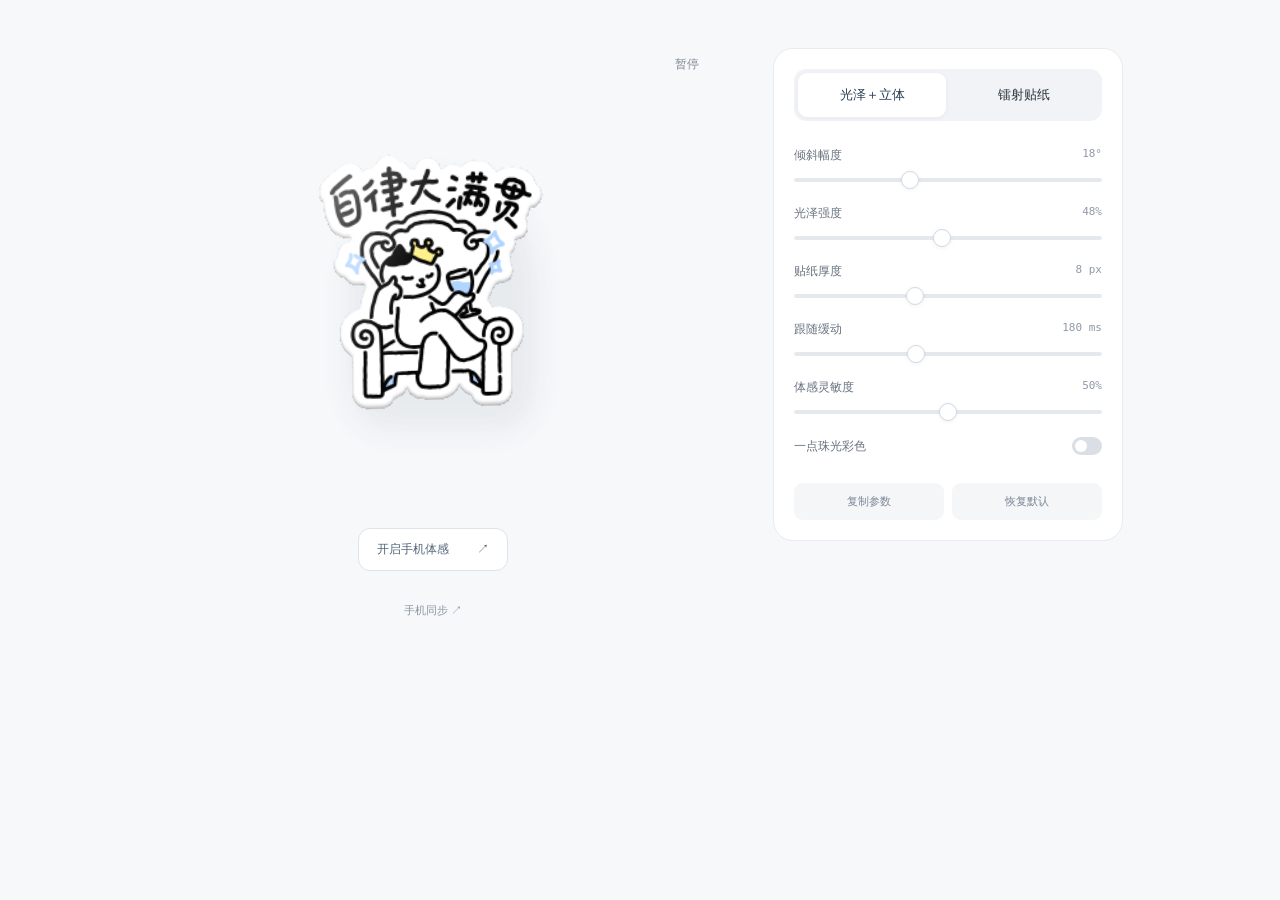
==== index.html @ 1ed722e7 "Add public sticker preview and paired live parameter sync" ====
<!doctype html>
<html lang="zh-CN"><head><meta charset="UTF-8"><meta name="viewport" content="width=device-width,initial-scale=1,viewport-fit=cover"><meta name="theme-color" content="#f5f6f8"><title>Miko · 贴纸调节</title><meta name="description" content="调节光泽、立体与镭射材质，手机扫码同步预览。"><style>:root{font-family:-apple-system,BlinkMacSystemFont,"PingFang SC","Microsoft YaHei",sans-serif;color:#202327;background:#f6f7f9;font-synthesis:none}*{box-sizing:border-box}body{margin:0}button,a,input{-webkit-tap-highlight-color:transparent}button{font:inherit;cursor:pointer;color:inherit}button:focus-visible,a:focus-visible,input:focus-visible,.interaction:focus-visible{outline:3px solid #72a7e5;outline-offset:5px}button{border:0}a{color:inherit;text-decoration:none}.topbar{height:80px;padding:0 5.3%;display:flex;justify-content:space-between;align-items:center;border-bottom:1px solid #e5e8ed;background:#fff}.brand{display:flex;align-items:center;gap:12px;font-size:13px;color:#7e838d}.brand strong{font-size:22px;color:#16191d;letter-spacing:-1px}.brandmark{width:32px;height:32px;display:grid;place-items:center;border-radius:11px;background:#add1ff;color:#25394f;font-size:27px;font-weight:900;line-height:1;padding-bottom:6px}.divider{height:18px;width:1px;background:#ddd;margin:0 6px}.source{font-size:12px;color:#818791}.source:hover{color:#316ca9}main{max-width:1140px;margin:0 auto;padding:45px 44px 42px;display:grid;grid-template-columns:minmax(360px,1fr) 342px;gap:92px;align-items:center}.preview-area{display:flex;flex-direction:column;align-items:center}.preview-label{display:flex;align-items:center;gap:8px;font-size:11px;color:#858e99;letter-spacing:.3px;margin:0 0 18px}.live-dot{width:5px;height:5px;border-radius:50%;background:#6da0d3}.tiny-button{font-size:11px;color:#526a82;background:#e7edf4;border-radius:20px;padding:4px 10px;margin-left:3px}.phone{position:relative;width:350px;height:660px;max-width:100%;background-color:#f8f8f8;background-image:radial-gradient(#d9dde2 .65px,transparent .65px);background-size:13px 13px;border:6px solid white;border-radius:43px;box-shadow:0 24px 65px -24px #8091a346,0 2px 5px #8495a218;overflow:hidden;isolation:isolate}.statusbar{position:absolute;top:15px;left:25px;right:23px;display:flex;justify-content:space-between;align-items:center;font-size:13px;font-weight:600}.statusicons{display:flex;gap:5px;align-items:center;font-size:12px}.wifi-icon{font-size:17px;transform:rotate(180deg)}.battery-icon{height:10px;width:20px;border:1px solid #707378;padding:1px;border-radius:3px;position:relative}.battery-icon:before{content:"";display:block;height:6px;width:15px;background:#252729;border-radius:1px}.battery-icon:after{content:"";position:absolute;right:-3px;top:2px;height:4px;width:2px;background:#777;border-radius:1px}.close{position:absolute;top:47px;left:14px;width:36px;height:36px;background:#fcfcfc;border:1px solid #e9e9e9;border-radius:14px;display:grid;place-items:center;font-size:27px;font-weight:300;line-height:1}.phone-content{position:absolute;width:100%;left:0;top:50%;transform:translateY(-48%);display:flex;align-items:center;flex-direction:column}.phone-content h1{font-size:25px;line-height:36px;margin:0 0 24px;font-weight:800;letter-spacing:-1px;color:#050607}.interaction{width:286px;height:236px;position:relative;perspective:850px;touch-action:none;cursor:grab;outline-offset:-10px}.interaction:active{cursor:grabbing}.sticker{visibility:hidden;position:absolute;left:39px;top:10px;width:208px;height:208px;transform-style:preserve-3d;will-change:transform;transform:rotateX(0deg) rotateY(0deg)}.layer,.front{position:absolute;inset:0;width:208px;height:208px;backface-visibility:hidden;-webkit-backface-visibility:hidden;-webkit-mask-repeat:no-repeat;mask-repeat:no-repeat;-webkit-mask-size:100% 100%;mask-size:100% 100%}.side-layer{background:linear-gradient(115deg,#fafcff,#a3bcd4);transform:translateZ(-1px);backface-visibility:visible;-webkit-backface-visibility:visible}.back{background:linear-gradient(120deg,#eaf2fc,#becfe1);backface-visibility:visible;-webkit-backface-visibility:visible}.front{overflow:hidden;transform:translateZ(.3px);background:none}.front img{position:absolute;left:0;top:0;width:208px;height:208px;max-width:none;user-select:none;pointer-events:none}.sheen{transform:translateZ(.6px);pointer-events:none;background:linear-gradient(118deg,transparent 31%,#fff1 40%,#fffc 48%,#fff8 51%,#fff1 58%,transparent 66%);background-size:300% 230%;mix-blend-mode:screen;opacity:.48}.foil{transform:translateZ(.8px);pointer-events:none;background:linear-gradient(130deg,#fac8e300 20%,#cbe6ff 34%,#e9d5ff 44%,#fff4d6 51%,#ceffef 60%,#cbe6ff00 75%);background-size:250% 220%;mix-blend-mode:color;opacity:0}.contact-shadow{position:absolute;left:69px;top:25px;width:155px;height:195px;background:#5367791a;filter:blur(11px);border-radius:43% 43% 20% 20%;transform:translate(5px,10px);pointer-events:none}.achievement{color:#929292;font-size:14px;font-weight:650;margin:0 0 24px;line-height:24px;letter-spacing:-.3px}.share{height:54px;width:200px;background:#08090a;border-radius:23px;color:white;font-weight:700;font-size:19px}.share:active{transform:scale(.97)}.gesture-hint{position:absolute;bottom:48px;left:0;width:100%;text-align:center;font-size:10px;color:#a4a9b0}.gesture-hint span{font-size:16px;margin-right:4px}.home-indicator{position:absolute;bottom:10px;width:120px;height:4px;border-radius:6px;background:#363739;left:50%;transform:translateX(-50%)}.view-controls{display:flex;gap:10px;justify-content:center;margin:22px 0 0;flex-wrap:wrap}.view-controls button{background:#fff;border:1px solid #e1e5eb;border-radius:9px;padding:8px 10px;font-size:11px;color:#6b7480;display:flex;gap:5px;align-items:center}.view-controls button:hover,.view-controls button[aria-pressed=true]{border-color:#a3c4e9;background:#eff6ff;color:#39658e}.view-controls span{font-size:15px}.settings{padding:0}.eyebrow{font-size:10px;letter-spacing:1.5px;color:#8e9baa;margin-bottom:18px;font-weight:600}h2{font-size:31px;line-height:1.4;letter-spacing:-1px;margin:0;color:#20262b;font-weight:650}.intro{color:#9298a1;font-size:13px;line-height:1.9;margin:15px 0 27px}.mode-list{display:flex;flex-direction:column;gap:9px}.mode{display:flex;align-items:center;gap:15px;text-align:left;padding:17px 16px;border:1px solid #e3e6eb;border-radius:13px;background:transparent;transition:background .2s,border-color .2s}.mode:hover{background:#fff}.mode.active{background:#fff;border-color:#a6c8ed;box-shadow:0 3px 12px #acc9e517}.mode-number{font-family:ui-monospace,monospace;font-size:11px;color:#a9b0b8}.mode strong{font-size:14px;font-weight:600;display:block;margin-bottom:6px}.mode small{font-size:11px;color:#929aa5;display:block}.mode-check{margin-left:auto;width:18px;height:18px;border-radius:50%;background:#a9ccf6;color:#fff;font-size:12px;display:grid;place-items:center;visibility:hidden}.active .mode-check{visibility:visible}.active .mode-number{color:#5b84b0}.adjustments{margin:25px 0 20px;display:flex;flex-direction:column;gap:18px}.range-row{display:grid;grid-template-columns:1fr auto;gap:12px;font-size:12px;color:#68727f}.range-row output{font-size:11px;color:#8f99a6;font-family:ui-monospace,monospace}.range-row input{grid-column:1/-1;width:100%;margin:0;appearance:none;height:3px;border-radius:3px;background:#dce3eb;cursor:pointer;accent-color:#80aee1}.range-row input::-webkit-slider-thumb{appearance:none;width:14px;height:14px;border-radius:50%;background:white;box-shadow:0 0 0 1px #bbcce0,0 2px 4px #a1b5cd30}.range-row input::-moz-range-thumb{width:13px;height:13px;border-radius:50%;background:white;border:1px solid #bbcce0}.range-row.disabled{opacity:.3}.toggle-row{display:flex;align-items:center;font-size:11px;color:#929aa5;cursor:pointer;position:relative;gap:10px}.toggle-row input{position:absolute;right:0;opacity:0;width:34px;height:21px;margin:0}.switch{margin-left:auto;width:30px;height:18px;border-radius:20px;background:#d9dfe5;padding:3px;transition:background .2s;pointer-events:none}.switch:after{content:"";display:block;width:12px;height:12px;border-radius:50%;background:#fff;transition:transform .2s}.toggle-row input:checked+.switch{background:#98bee9}.toggle-row input:checked+.switch:after{transform:translateX(12px)}.toggle-row input:focus-visible+.switch{outline:3px solid #72a7e5;outline-offset:4px}.sensor-box{border-top:1px solid #e3e7ec;padding-top:20px}.sensor-button{display:flex;justify-content:space-between;align-items:center;width:100%;padding:13px 15px;font-size:12px;background:#e7eef7;color:#4d6e94;border:1px solid #dbe5f0;border-radius:10px;font-weight:500}.sensor-button:hover{background:#dee9f6}.sensor-box p{font-size:10px;line-height:1.75;color:#97a0ab;margin:9px 2px 0}.calibrate{margin-top:9px;font-size:11px;color:#557fa9;background:#fff;padding:8px 12px;border-radius:8px}.readout{display:flex;align-items:center;gap:18px;font-size:9px;color:#9aa3af;margin-top:22px;font-family:ui-monospace,monospace}.readout b{font-weight:400;color:#76879a;margin-left:4px}.readout>span:last-child{margin-left:auto;color:#90a7c0}.prototype-note{font-size:9px;color:#b0b6bf;line-height:1.8;margin:13px 0 0}.toast{position:fixed;left:50%;bottom:30px;transform:translate(-50%,15px);opacity:0;pointer-events:none;background:#242a32ec;color:white;padding:12px 20px;font-size:12px;border-radius:12px;transition:opacity .2s,transform .2s;max-width:90%;z-index:20}.toast.visible{opacity:1;transform:translate(-50%,0)}.phone.zoomed .phone-content h1,.phone.zoomed .achievement,.phone.zoomed .share{opacity:0;pointer-events:none}.phone.zoomed .interaction{transform:scale(1.45)}.phone.zoomed .gesture-hint{bottom:66px}.phone-content h1,.achievement,.share{transition:opacity .2s}.interaction{transition:scale .2s}
@media(min-width:1500px){main{padding-top:64px;gap:120px}.phone{height:714px;width:370px}}@media(max-width:900px){main{gap:35px;padding:28px 28px;grid-template-columns:minmax(315px,1fr) 300px}.phone{width:330px;height:640px}h2{font-size:28px}.topbar{height:64px}.mode{padding:15px 12px;gap:11px}}
@media(max-width:680px){.topbar{height:58px;padding:0 19px}.brand{gap:8px;font-size:11px}.brand strong{font-size:20px}.brandmark{width:28px;height:28px;font-size:25px;border-radius:9px}.source{font-size:10px}.divider{margin:0 3px}main{display:flex;flex-direction:column;padding:18px 17px 34px;gap:30px}.preview-area{width:100%}.preview-label{margin-bottom:13px}.phone{width:min(350px,100%);height:590px;border-radius:37px}.phone-content{transform:translateY(-45%)}.phone-content h1{font-size:24px;margin-bottom:19px}.gesture-hint{bottom:34px}.view-controls{margin-top:15px}.settings{width:min(380px,100%)}.eyebrow{margin-bottom:12px}h2{font-size:27px}h2 br{display:none}.intro{margin:9px 0 19px}.intro br{display:none}.mode-list{gap:8px}.mode{padding:15px}.adjustments{margin-top:23px}.readout{font-size:10px}.prototype-note{font-size:10px}.sensor-box p{font-size:11px}.sensor-button{padding:15px;font-size:13px}.phone.zoomed .interaction{transform:scale(1.35)}}
@media(prefers-reduced-motion:reduce){*{transition:none!important;scroll-behavior:auto!important}}

/* Final vector artwork remains 208 × 208. Only its material overlays respond to tilt. */
[hidden]{display:none!important}
.laser-mode em{font-size:8px;letter-spacing:.8px;color:#8b70ae;font-style:normal;background:#f2edf9;border-radius:4px;padding:3px 5px;margin-left:6px;vertical-align:2px}
.laser-mode.active{border-color:#c5b5dc;background:linear-gradient(130deg,#fff 55%,#f8f3fe)}
.laser-mode.active .mode-check{background:linear-gradient(120deg,#9cbce9,#c3a5e3)}
.laser-mode.active .mode-number{color:#9a80b8}
.laser-tip{margin:-10px 0 0;font-size:10px;color:#a0a1ad;line-height:1.7}
.laser-surface,.laser-grain,.laser-highlight{pointer-events:none;opacity:0;will-change:background-position,opacity}
.laser-surface{transform:translateZ(1px);mix-blend-mode:multiply;background-image:linear-gradient(125deg,#a7bbde 0%,#9cdeed 16%,#bbb0ea 29%,#f5b2d2 41%,#f3d49b 53%,#a6e5c4 65%,#91c9ed 78%,#c8a7e9 90%,#a7bbde 100%),radial-gradient(ellipse at 35% 25%,#fff 0%,#c6cbd7 55%,#fff 85%);background-size:260% 260%,160% 160%;background-blend-mode:multiply}
.laser-grain{transform:translateZ(1.15px);mix-blend-mode:soft-light;background-image:repeating-linear-gradient(115deg,#fff9 0px,#fff9 .4px,#9ca7ba2b .7px,transparent 1.6px,transparent 3px);background-size:210% 210%}
.laser-highlight{transform:translateZ(1.3px);mix-blend-mode:screen;background-image:radial-gradient(ellipse 48% 22% at 50% 50%,#fff 0%,#ffffffb3 20%,#ffffff20 59%,transparent 80%),linear-gradient(118deg,transparent 35%,#ffffff1a 43%,#ffffffd9 49%,#ffffff33 55%,transparent 64%);background-size:200% 200%,300% 260%;background-repeat:no-repeat}
.mode-list{gap:8px}.mode{padding-top:14px;padding-bottom:14px}.adjustments{gap:16px;margin-top:22px}.intro{margin-bottom:22px}.settings .eyebrow{margin-bottom:13px}
@media(max-width:680px){.laser-tip{font-size:11px}.laser-mode strong{display:flex;align-items:center;gap:4px}.laser-mode em{font-size:8px}}

.mobile-modes,.mobile-dock,.close-settings,.settings-scrim{display:none}
@media(max-width:680px){
 :root{background:#f8f8f8}.topbar{height:52px;position:relative;z-index:4;background:#fcfcfc}.brand .divider,.brand>span:last-child{display:none}.source{font-size:11px}
 .mobile-modes{display:grid;grid-template-columns:repeat(4,minmax(0,1fr));gap:4px;padding:8px 12px 10px;background:#fcfcfc;position:sticky;top:0;z-index:5;border-bottom:1px solid #e9ebef}
 .mobile-modes button{font-size:11px;font-weight:500;background:transparent;color:#8b9099;padding:10px 3px;border-radius:10px;white-space:nowrap}
 .mobile-modes button[aria-pressed=true]{background:#e9eff7;color:#3d618a}.mobile-modes button[data-mobile-mode=laser][aria-pressed=true]{background:linear-gradient(110deg,#e8f1fc,#f6eaf6,#f5f0dc);color:#6b5883}
 main{display:block;padding:0 0 calc(102px + env(safe-area-inset-bottom,0px));margin:0}.preview-area{width:100%}.preview-label{display:none}
 .phone{border:0;border-radius:0;width:100%;height:calc(100svh - 250px - env(safe-area-inset-bottom,0px));min-height:450px;box-shadow:none;max-width:none}
 .statusbar,.close,.home-indicator{display:none}.phone-content{top:50%;transform:translateY(-50%)}.phone-content h1{margin-bottom:22px;font-size:26px;line-height:36px}.phone-content .achievement{font-size:15px}.phone-content .share{width:220px;height:56px}
 .gesture-hint{bottom:12px;font-size:10px}.view-controls{margin:0;padding:9px 10px 12px;background:#f8f8f8;gap:8px}.view-controls button{font-size:10px;border-color:#e3e7ed;padding:6px 9px;background:#ffffffb3}
 .mobile-dock{display:block;position:fixed;bottom:0;left:0;right:0;padding:12px 16px calc(10px + env(safe-area-inset-bottom,0px));border-top:1px solid #e5e8ed;background:#fffffff2;backdrop-filter:blur(18px);-webkit-backdrop-filter:blur(18px);z-index:10}
 .dock-actions{display:flex;gap:9px}.mobile-sensor{display:flex;justify-content:space-between;align-items:center;flex:1;border-radius:14px;padding:14px 17px;background:#20262d;color:#fff;font-size:13px;font-weight:600}.mobile-settings{padding:14px 16px;background:#edf1f6;border-radius:14px;font-size:12px;color:#66768a}.mobile-dock p{margin:8px 2px 0;font-size:10px;color:#98a1ad;line-height:1.6}
 .settings{display:none;position:fixed;width:100%;max-width:none;left:0;right:0;bottom:0;max-height:82svh;overflow-y:auto;overscroll-behavior:contain;background:#fafbfc;border-radius:25px 25px 0 0;padding:28px 22px calc(25px + env(safe-area-inset-bottom,0px));z-index:25;box-shadow:0 -15px 50px #28384b15}
 body.settings-open{overflow:hidden}body.settings-open .settings{display:block}.settings .eyebrow{margin-top:3px}.settings h2,.settings .intro{display:none}.settings .mode-list{margin-top:24px}.settings .sensor-box{display:none}.settings .prototype-note{margin-bottom:0}
 .close-settings{display:grid;place-items:center;position:absolute;right:18px;top:16px;width:32px;height:32px;border-radius:50%;background:#edf0f4;font-size:23px;font-weight:300;color:#7b8490}
 .settings-scrim:not([hidden]){display:block;position:fixed;inset:0;background:#202b3d40;backdrop-filter:blur(3px);z-index:24}.toast{bottom:128px;z-index:30;font-size:11px;line-height:1.6;width:max-content;max-width:88%}
 .phone.zoomed .interaction{transform:scale(1.48)}
}
@media(max-width:370px){.mobile-modes button{font-size:10px}.phone{min-height:435px}.phone-content h1{font-size:23px;margin-bottom:12px}.mobile-dock{padding-left:12px;padding-right:12px}}
@media(max-width:680px) and (max-height:680px){.phone{min-height:400px}.phone-content h1{font-size:22px;margin-bottom:8px}.interaction{height:220px}.achievement{margin-bottom:14px}.gesture-hint{display:none}.view-controls{padding-top:5px;padding-bottom:7px}}

/* Adjustable foil: the color reflection is confined to a soft moving band. */
.laser-silver{transform:translateZ(.9px);pointer-events:none;opacity:0;mix-blend-mode:multiply;background:linear-gradient(115deg,#f7f8fb 18%,#a5aebc 43%,#fefefe 55%,#bcc6d1 72%,#fff 90%);background-size:210% 210%}
.laser-surface{background:none}
.laser-color{position:absolute;inset:0;background:linear-gradient(125deg,#b5dbec 10%,#ccbfe9 27%,#ecc5d9 42%,#ece0be 56%,#c0e5d8 70%,#b9d8ef 87%);background-size:240% 240%;mask-size:240% 240%;-webkit-mask-size:240% 240%;mask-repeat:no-repeat;-webkit-mask-repeat:no-repeat}
.laser-grain{background-image:repeating-linear-gradient(115deg,#fff9 0px,#fff9 .25px,#9ca7ba18 .4px,transparent .8px,transparent 1.7px)}
.preset-section{margin-top:20px}.control-section-label{display:flex;justify-content:space-between;font-size:11px;color:#7c8695;margin-bottom:10px}.control-section-label span{font-size:10px;color:#9b83b7}.preset-buttons{display:flex;gap:7px}.preset-buttons button{flex:1;padding:10px;background:#edf0f5;color:#7e8490;font-size:12px;border-radius:9px;border:1px solid transparent}.preset-buttons button[aria-pressed=true]{background:#f5eefc;border-color:#d8c7ea;color:#806195}.parameter-actions{display:flex;gap:8px;margin:21px 0 8px}.parameter-actions button{flex:1;font-size:11px;padding:11px;border:1px solid #e1e5ed;background:#fff;border-radius:9px;color:#7c8798}.saved-note{font-size:9px;text-align:center;color:#a7afba;line-height:1.6;margin:7px 0 20px}.drawer-title{display:none}.mobile-only-control{display:none!important}.sensor-button:disabled,.mobile-sensor:disabled{opacity:.55}.range-row input{height:4px}.range-row input::-webkit-slider-thumb{width:18px;height:18px}
@media(min-width:681px){main{align-items:start}.preview-area{position:sticky;top:24px}.settings{padding-top:24px}.settings h2{font-size:27px}.settings .intro{font-size:12px}}
@media(max-width:680px){
 .mobile-only-control:not([hidden]){display:flex!important}.view-controls{gap:5px;flex-wrap:nowrap}.view-controls button{padding:6px 7px;font-size:9px}.view-controls button span{font-size:12px}
 .settings{height:54svh;max-height:54svh;min-height:280px;border-top:1px solid #e7e9ee;border-radius:22px 22px 0 0;padding:20px 20px calc(24px + env(safe-area-inset-bottom,0px));box-shadow:0 -9px 25px #677b9412}
 .drawer-title{display:block;font-size:14px;font-weight:650;line-height:24px;margin-bottom:16px}.settings .eyebrow,.settings .mode-list,.settings .prototype-note,.settings .readout{display:none}.settings .preset-section{margin-top:4px}.settings .adjustments{margin-top:24px;gap:22px}.settings .range-row{font-size:12px;gap:15px}.settings .range-row input::-webkit-slider-thumb{width:22px;height:22px}.settings .range-row input::-moz-range-thumb{width:20px;height:20px}.settings .parameter-actions button{font-size:12px}.settings .saved-note{font-size:10px}
 body.settings-open .phone{height:calc(46svh - 106px);min-height:185px}body.settings-open .phone-content{top:0;height:100%;transform:none}body.settings-open .phone-content h1,body.settings-open .achievement,body.settings-open .share,body.settings-open .gesture-hint{display:none}body.settings-open .interaction{height:208px;margin:auto;transform:scale(.94)}body.settings-open .sticker{top:0}
 body.settings-open .view-controls,body.settings-open .mobile-dock{display:none}body.settings-open .settings-scrim{pointer-events:none;background:transparent;backdrop-filter:none}.settings-scrim:not([hidden]){backdrop-filter:none;background:transparent;pointer-events:none}
 .close-settings{top:15px}.toast{bottom:calc(54svh + 12px)}
}
@media(max-width:680px) and (max-height:700px){body.settings-open .phone{min-height:160px}body.settings-open .interaction{transform:scale(.78)}}

.laser-color{mask-size:160% 160%;-webkit-mask-size:160% 160%}
.laser-highlight{background-image:radial-gradient(ellipse 62% 30% at 50% 50%,#fff7 0%,#ffffff33 30%,#ffffff0a 62%,transparent 80%),linear-gradient(118deg,transparent 45%,#ffffff1a 48%,#ffffffbf 49.6%,#ffffff33 50.8%,transparent 54%)}
@media(max-width:680px){body.settings-open .phone.zoomed .interaction{transform:scale(.94)}}
@media(max-width:680px) and (max-height:700px){body.settings-open .phone.zoomed .interaction{transform:scale(.78)}}
</style><meta name="referrer" content="no-referrer"><style>/* Keep attention on the artwork and its controls. */
:root,body{background:#f7f8fa;color:#26313c}
.topbar,.mobile-modes,.statusbar,.close,.home-indicator,.phone-content h1,.achievement,.share,.gesture-hint,.view-controls,.settings .eyebrow,.settings h2,.settings .intro,.mode-number,.mode small,.mode-check,.mode em,.laser-tip,.saved-note,.readout,.prototype-note,.mobile-dock,.drawer-title,.close-settings,.settings-scrim{display:none!important}
main{max-width:1030px;margin:0 auto;padding:48px 32px;display:grid;grid-template-columns:minmax(320px,1fr) 350px;gap:64px;align-items:start}
.preview-area{position:sticky;top:28px;width:100%;padding-bottom:20px}
.phone,.phone-view .phone{height:480px;width:100%;min-height:0;border:0;border-radius:24px;box-shadow:none;background:transparent;overflow:visible}
.phone-content{top:50%;transform:translateY(-50%)}
.interaction{transform:scale(1.3)}
.contact-shadow{opacity:.2}
.preview-label{position:absolute;z-index:2;top:0;right:0;margin:0;display:flex}
.preview-label .live-dot,.preview-label #inputLabel{display:none}
.tiny-button{font-size:12px;background:transparent;color:#7f8a96;padding:8px 10px}
.sensor-box{border:0;padding:0;display:flex;gap:8px;align-items:center;justify-content:center;flex-wrap:wrap;width:100%}
.sensor-button{width:auto;min-width:150px;gap:18px;padding:12px 18px;border:1px solid #dfe4ea;border-radius:12px;background:#fff;color:#536579;font-size:12px}
.calibrate{margin:0;padding:12px;background:transparent}
.sensor-box p{flex-basis:100%;text-align:center;font-size:11px;margin:4px 0 0;max-width:340px}
.sensor-box p:empty{display:none}
.settings,.phone-view .settings{display:block;position:static;width:100%;max-width:none;max-height:none;overflow:visible;background:#fff;border:1px solid #e8ebef;border-radius:20px;padding:20px;box-shadow:none}
.mode-list{display:grid;grid-template-columns:1fr 1fr;gap:4px;padding:4px;background:#f1f3f6;border-radius:12px}
.mode,.laser-mode.active{display:flex;justify-content:center;border:0;box-shadow:none;border-radius:9px;padding:12px 4px;background:transparent;text-align:center;gap:0}
.mode strong{font-size:13px;line-height:20px;font-weight:500;margin:0}
.mode.active,.laser-mode.active{background:#fff;color:#253c55;box-shadow:0 1px 5px #2738490d}
.preset-section{margin-top:22px}.control-section-label{font-size:11px;margin-bottom:9px}.control-section-label span{color:#9a91ad}
.preset-buttons button{padding:9px;font-size:11px;border-radius:8px;background:#f5f6f8}
.adjustments{gap:23px;margin:26px 0 0}.range-row{font-size:12px;gap:14px}.range-row output{font-size:11px}
.range-row input{height:4px;background:#e5e9ee}.range-row input::-webkit-slider-thumb{height:18px;width:18px;border:1px solid #d2d9e1;box-shadow:0 1px 4px #24334612}
.toggle-row{font-size:12px;color:#68727f}.parameter-actions{margin:28px 0 0;gap:8px}.parameter-actions button{border:0;background:#f5f6f8;font-size:11px;padding:11px;border-radius:9px}
.sync-options{width:100%;margin:22px 0 0;color:#8a96a4;font-size:11px;text-align:center}.sync-options summary{cursor:pointer;padding:10px;list-style:none}.sync-options summary::-webkit-details-marker{display:none}
.phone-pairing{max-width:100%;margin:4px 0 0;text-align:left;padding:14px}.phone-pairing h3,.phone-pairing>p:first-of-type{display:none}.pairing-actions button,.pairing-actions a{font-size:11px}
.live-bar{max-width:966px;margin:14px auto 0;padding:0 8px;justify-content:flex-end;border:0;background:transparent}.live-bar>div:first-child,.live-time,#openController{display:none!important}.live-actions{gap:6px}.live-actions button{background:transparent;border:0;font-size:11px}
.phone-view main{max-width:1030px;grid-template-columns:minmax(320px,1fr) 350px;padding-top:28px}.phone-view .preview-area{position:sticky}
.toast{font-size:12px;bottom:24px}
body.settings-open{overflow:auto}
@media(max-width:760px){
 main,.phone-view main{display:flex;flex-direction:column;gap:20px;margin:0;padding:14px 18px 32px;max-width:500px;margin:auto}
 .preview-area,.phone-view .preview-area{position:relative;top:auto;padding-bottom:0}
 .phone,.phone-view .phone,body.settings-open .phone{height:280px;min-height:0;border-radius:0}
 .interaction,body.settings-open .interaction{transform:scale(1.05)}
 .preview-label{top:0;right:0}.tiny-button{font-size:11px}
 .settings,.phone-view .settings,body.settings-open .settings{position:static;display:block;padding:18px;border-radius:18px;width:100%;max-height:none;overflow:visible}
 .sensor-box,.settings .sensor-box{display:flex}.sensor-button{min-width:144px;font-size:12px;padding:11px 15px}
 .live-bar{padding:8px 18px 0;margin:0;justify-content:flex-end}.phone-view .topbar{display:none}
 .sync-options{margin-top:8px}.phone-pairing{width:100%;margin:0}.mode-list{margin-top:0}
 .parameter-actions{margin-top:26px}.adjustments{gap:24px}.range-row input{height:5px}
 .range-row input::-webkit-slider-thumb{height:21px;width:21px}
}
@media(prefers-reduced-motion:reduce){.interaction{transition:none}}

.sync-options:not([open])~.sync-status:has(#followSync[hidden]){display:none}
.sync-card{max-width:330px;margin:4px auto 0;padding:18px;background:#fff;border-radius:16px;border:1px solid #e8ebef}
#syncQR{width:200px;max-width:100%;margin:0 auto 14px}#syncQR svg{display:block;width:100%;height:auto}
#syncLink{width:100%;min-width:0;border:1px solid #e4e8ed;border-radius:8px;padding:9px;color:#6b7785;font-size:11px}
.sync-actions,.sync-status{display:flex;justify-content:center;align-items:center;gap:8px;flex-wrap:wrap}
.sync-actions{margin-top:10px}.sync-actions button,.sync-status button{border:0;background:#eef2f7;color:#536579;border-radius:8px;font-size:11px;padding:9px 12px}
.sync-card p{line-height:1.7;font-size:11px;margin:12px 0 0;color:#8a96a4}
.sync-status{margin:10px auto 0;max-width:330px;color:#7b8794;font-size:11px;line-height:1.7;text-align:center}
.sync-status span:empty{display:none}#settingsPanel :disabled{opacity:.5;cursor:default}
@media(max-width:760px){.settings,body.settings-open .settings{height:auto;min-height:0}.settings .mode-list{display:grid!important}.settings .mode{display:flex}.settings .mode-list{margin-top:0}.sync-card{margin-top:0}.sync-status{margin-top:8px}}
</style></head>
<body>


<main>
<section class="preview-area" aria-label="贴纸互动预览">
<div class="preview-label"><span class="live-dot"></span><span id="inputLabel">自动演示</span><button id="auto" class="tiny-button" aria-pressed="true">暂停</button></div>
<div class="phone" id="phone">
<div class="statusbar" aria-hidden="true"><span>9:41</span><span class="statusicons">▮▮▮ <span class="wifi-icon">◓</span> <span class="battery-icon"></span></span></div>
<button class="close" id="resetView" aria-label="重置预览">×</button>
<div class="phone-content"><h1>自律大满贯</h1>
<div class="interaction" id="interaction" tabindex="0" role="img" aria-label="自律大满贯立体贴纸，可移动鼠标、拖动或使用方向键改变角度">
<div class="contact-shadow" id="shadow"></div><div class="sticker" id="sticker"><div class="back layer" id="back"></div><div class="front" id="front"><img src="[data-uri]" alt="自律大满贯文字与戴皇冠、坐在王座上的小猫线稿贴纸" draggable="false"></div><div class="sheen layer" id="sheen"></div><div class="foil layer" id="foil"></div><div class="laser-silver layer" id="laserSilver"></div><div class="laser-surface layer" id="laserSurface"><div class="laser-color" id="laserColor"></div></div><div class="laser-grain layer" id="laserGrain"></div><div class="laser-highlight layer" id="laserHighlight"></div></div>
</div>
<p class="achievement">参与活动并连续打卡21天</p><button class="share" id="share">分享</button>
</div><div class="gesture-hint" id="gestureHint"><span>↔</span> 移动鼠标，转动贴纸</div><div class="home-indicator" aria-hidden="true"></div>
</div>
<div class="sensor-box"><button class="sensor-button" id="sensor">开启手机体感 <span>↗</span></button><button class="calibrate" id="calibrate" hidden>以当前姿势为中心</button><p id="sensorStatus" role="status"></p></div>
<div class="view-controls"><button id="side"><span>◐</span> 看看侧面</button><button id="reset"><span>↺</span> 回到正面</button><button id="mobileAuto" class="mobile-only-control" aria-pressed="true">暂停演示</button><button id="mobileCalibrate" class="mobile-only-control" hidden>校准</button><button id="zoom" aria-pressed="false"><span>⊕</span> 放大贴纸</button></div>
<details class="sync-options" id="syncOptions"><summary>手机同步 ↗</summary><div class="sync-card"><div id="syncQR" aria-label="手机扫码同步二维码"></div><input id="syncLink" readonly aria-label="手机配对链接"><div class="sync-actions"><button id="copySyncLink">复制链接</button><button id="renewSyncLink">重新配对</button></div><p>手机扫码后打开浏览器，电脑页面保持打开。</p></div></details><div id="syncState" hidden></div><div class="sync-status"><span id="syncMessage" role="status"></span><button id="followSync" hidden aria-pressed="true">独立调节</button><button id="retryPair" hidden>重试连接</button></div></section>
<aside class="settings" id="settingsPanel" aria-label="效果参数"><div class="drawer-title">调节效果</div><button class="close-settings" id="closeSettings" aria-label="关闭参数面板">×</button><div class="eyebrow">MIKO STICKER / LIVE</div><h2>转一转，<br>让奖励有一点质感。</h2><p class="intro">调节两种贴纸材质。<br>转动手机，看彩色反光在表面流动。</p>
<div class="mode-list" role="tablist" aria-label="动效方向">
<button class="mode" role="tab" id="mode-combined" data-mode="combined" aria-selected="false"><span class="mode-number">03</span><span><strong>光泽＋立体</strong><small>把两种效果放在一起</small></span><span class="mode-check">✓</span></button>
<button class="mode active laser-mode" role="tab" id="mode-laser" data-mode="laser" aria-selected="true"><span class="mode-number">04</span><span><strong>镭射贴纸</strong><small>彩光随角度流动，倾斜改变反射强弱</small></span><span class="mode-check">✓</span></button></div>
<div class="preset-section" id="presetSection"><div class="control-section-label">镭射预设 <span id="presetLabel">细腻</span></div><div class="preset-buttons" role="group" aria-label="镭射预设"><button data-preset="delicate" aria-pressed="true">细腻</button><button data-preset="soft" aria-pressed="false">柔亮</button><button data-preset="vivid" aria-pressed="false">鲜明</button></div></div>
<section class="adjustments" aria-label="材质与动效调节">
<div class="range-row"><label for="amount">倾斜幅度</label><output id="amountValue">18°</output><input id="amount" type="range" min="4" max="42" value="18"></div>
<div class="range-row" id="glossRow"><label for="gloss">光泽强度</label><output id="glossValue">48%</output><input id="gloss" type="range" min="0" max="100" value="48"></div>
<div class="range-row" id="depthRow"><label for="depth">贴纸厚度</label><output id="depthValue">8 px</output><input id="depth" type="range" min="0.5" max="20" step="0.5" value="1"></div>
<div class="range-row" id="laserRow"><label for="laser">镭射强度</label><output id="laserValue">30%</output><input id="laser" type="range" min="0" max="100" value="30"></div>
<div class="range-row laser-adjustment" id="saturationRow"><label for="saturation">彩色浓度</label><output id="saturationValue">35%</output><input id="saturation" type="range" min="0" max="100" value="35"></div>
<div class="range-row laser-adjustment" id="coverageRow"><label for="coverage">反光范围</label><output id="coverageValue">32%</output><input id="coverage" type="range" min="10" max="100" value="32"></div>
<div class="range-row laser-adjustment" id="softnessRow"><label for="softness">边缘柔和度</label><output id="softnessValue">75%</output><input id="softness" type="range" min="0" max="100" value="75"></div>
<div class="range-row laser-adjustment" id="grainRow"><label for="grain">细纹理强度</label><output id="grainValue">10%</output><input id="grain" type="range" min="0" max="100" value="10"></div>
<div class="range-row laser-adjustment" id="hueShiftRow"><label for="hueShift">色偏范围</label><output id="hueShiftValue">18°</output><input id="hueShift" type="range" min="0" max="90" value="18"></div>
<div class="range-row laser-adjustment" id="smoothingRow"><label for="smoothing">跟随缓动</label><output id="smoothingValue">180 ms</output><input id="smoothing" type="range" min="40" max="400" value="180"></div>
<div class="range-row laser-adjustment" id="sensitivityRow"><label for="sensitivity">体感灵敏度</label><output id="sensitivityValue">50%</output><input id="sensitivity" type="range" min="0" max="100" value="50"></div>
<label class="toggle-row" id="tiltRow"><span>贴纸随角度转动</span><input type="checkbox" id="tiltEnabled" checked><span class="switch"></span></label>
<p class="laser-tip" id="laserTip">关闭转动，可以单独观察陀螺仪如何影响光泽。</p>
<label class="toggle-row" id="foilRow"><span>一点珠光彩色</span><input type="checkbox" id="iridescence"><span class="switch"></span></label>
</section><div class="parameter-actions"><button id="copyParameters">复制参数</button><button id="resetParameters">恢复默认</button></div><p class="saved-note" id="savedNote">调整会自动保存在这台设备上</p>

<div class="readout"><span>横向 <b id="readX">0.0°</b></span><span>纵向 <b id="readY">0.0°</b></span><span id="materialLabel">镭射 · 体感</span></div>
<p class="prototype-note">材质动效预览 · 已同步最终版矢量贴纸<br>立体版基于平面原图加厚，未拆分角色与王座建模。</p>
</aside></main>
<button class="settings-scrim" id="settingsScrim" aria-label="关闭参数面板" tabindex="-1" hidden></button>
<div class="mobile-dock"><div class="dock-actions"><button class="mobile-sensor" id="mobileSensor">开启手机体感 <span>↗</span></button><button class="mobile-settings" id="mobileSettings" aria-expanded="false" aria-controls="settingsPanel">调节效果</button></div><p id="mobileSensorStatus" role="status">轻轻倾斜手机，让光泽随角度变化</p></div>
<div class="toast" id="toast" role="status"></div><script>'use strict';
const $ = id => document.getElementById(id);
const clamp = (v, min = -1, max = 1) => Math.min(max, Math.max(min, v));
const modeNames = ['combined', 'laser'];
const reducedMotion = matchMedia('(prefers-reduced-motion: reduce)').matches;
const controlSpecs = {
  amount:{min:4,max:42,scale:1,unit:'°'}, gloss:{min:0,max:100,scale:100,unit:'%'},
  depth:{min:.5,max:20,scale:1,unit:' px'}, laser:{min:0,max:100,scale:100,unit:'%'},
  saturation:{min:0,max:100,scale:100,unit:'%'}, coverage:{min:10,max:100,scale:100,unit:'%'},
  softness:{min:0,max:100,scale:100,unit:'%'}, grain:{min:0,max:100,scale:100,unit:'%'},
  hueShift:{min:0,max:90,scale:1,unit:'°'}, smoothing:{min:40,max:400,scale:1,unit:' ms'},
  sensitivity:{min:0,max:100,scale:100,unit:'%'}
};
const laserPresets = {
  delicate:{amount:8,gloss:.35,depth:1,laser:.30,saturation:.35,coverage:.32,softness:.75,grain:.10,hueShift:18,smoothing:180,sensitivity:.50,tiltEnabled:true,iridescence:false},
  soft:{amount:10,gloss:.48,depth:1.5,laser:.45,saturation:.48,coverage:.46,softness:.85,grain:.14,hueShift:28,smoothing:150,sensitivity:.50,tiltEnabled:true,iridescence:false},
  vivid:{amount:14,gloss:.58,depth:2,laser:.72,saturation:.90,coverage:.72,softness:.55,grain:.28,hueShift:65,smoothing:120,sensitivity:.60,tiltEnabled:true,iridescence:false}
};
const defaultModes = {
  combined:{...laserPresets.delicate,amount:18,gloss:.48,depth:8},
  laser:{...laserPresets.delicate}
};
const modeSettings = Object.fromEntries(modeNames.map(mode => [mode,{...defaultModes[mode]}]));
const state = {
  mode:null, auto:!reducedMotion, sensor:false, pointer:false,
  x:0,y:0,tx:0,ty:0,lightX:0,lightY:0,...laserPresets.delicate,
  side:false,zoom:false,base:null,lastSensor:null,ready:false
};
const storageKey = 'miko-sticker-motion-public-v1';
function pickSettings(value) {
  const result = {};
  for (const [key,spec] of Object.entries(controlSpecs)) {
    if (Number.isFinite(value[key])) result[key] = clamp(value[key],spec.min/spec.scale,spec.max/spec.scale);
  }
  for (const key of ['tiltEnabled','iridescence']) if (typeof value[key] === 'boolean') result[key]=value[key];
  return result;
}
let applyingRemote = false;
function saveSettings() {
  if (!state.mode) return;
  modeSettings[state.mode] = pickSettings(state);
  try { localStorage.setItem(storageKey,JSON.stringify({mode:state.mode,modes:modeSettings})); }
  catch (_) { $('savedNote').textContent='当前浏览器无法保存参数，可使用「复制参数」。'; }
  if (!applyingRemote) window.dispatchEvent(new CustomEvent('miko-settings', {detail: {mode:state.mode,modes:structuredClone(modeSettings)}}));
}
function loadSettings() {
  try {
    const stored=JSON.parse(localStorage.getItem(storageKey)||'null');
    if (stored && typeof stored==='object') {
      for (const mode of modeNames) if (stored.modes?.[mode]) Object.assign(modeSettings[mode],pickSettings(stored.modes[mode]));
      if (modeNames.includes(stored.mode)) return stored.mode;
      if (['gloss','depth'].includes(stored.mode)) return 'combined';
    }
  } catch (_) {}
  return 'combined';
}
function initialConfiguration() {
  const cached=loadSettings(),hash=location.hash.slice(1);
  if (modeNames.includes(hash)) return hash;
  if (hash.startsWith('settings=') && hash.length<6000) {
    try {
      const shared=JSON.parse(decodeURIComponent(hash.slice(9)));
      if (modeNames.includes(shared.mode) && shared.values && typeof shared.values==='object') {
        Object.assign(modeSettings[shared.mode],pickSettings(shared.values));
        return shared.mode;
      }
    } catch (_) {}
  }
  return cached;
}
const sticker = $('sticker'), interaction = $('interaction'), front = $('front');
const sheen = $('sheen'), foil = $('foil'), shadow = $('shadow');
const laserSilver = $('laserSilver'), laserColor = $('laserColor');
const laserSurface = $('laserSurface'), laserGrain = $('laserGrain'), laserHighlight = $('laserHighlight');
const sideLayers = [];
for (let i = 0; i < 48; i++) {
  const el = document.createElement('div');
  el.className = 'side-layer layer';
  sticker.insertBefore(el, front);
  sideLayers.push(el);
}
function toast(text) {
  $('toast').textContent = text;
  $('toast').classList.add('visible');
  clearTimeout(toast.timer);
  toast.timer = setTimeout(() => $('toast').classList.remove('visible'), 3200);
}
function inputLabel(text) { $('inputLabel').textContent = text; }
function syncAuto() {
  $('auto').textContent = state.auto ? '暂停' : '自动演示';
  $('auto').setAttribute('aria-pressed', String(state.auto));
  inputLabel(state.sensor ? '手机体感' : state.auto ? '自动演示' : '手动预览');
}
function stopAuto() { state.auto = false; syncAuto(); }
function setMode(mode) {
  if (!modeNames.includes(mode)) return;
  if(state.mode) modeSettings[state.mode]=pickSettings(state);
  state.mode=mode;
  Object.assign(state,modeSettings[mode]);
  state.side = false;
  document.querySelectorAll('.mode').forEach(b => {
    const active = b.dataset.mode === mode;
    b.classList.toggle('active', active);
    b.setAttribute('aria-selected', String(active));
    b.tabIndex = active ? 0 : -1;
  });
  document.querySelectorAll('[data-mobile-mode]').forEach(b => b.setAttribute('aria-pressed', String(b.dataset.mobileMode === mode)));
  $('materialLabel').textContent = { gloss: '覆膜 · 光泽', depth: '切边 · 厚度', combined: '光泽 · 立体', laser: '镭射 · 体感' }[mode];
  $('gloss').disabled = mode === 'depth';
  $('glossRow').classList.toggle('disabled', mode === 'depth');
  $('depth').disabled = mode === 'gloss';
  $('depthRow').classList.toggle('disabled', mode === 'gloss');
  $('iridescence').disabled = mode === 'depth';
  $('foilRow').style.opacity = mode === 'depth' ? '.3' : '1';
  $('foilRow').hidden = mode === 'laser';
  ['laserRow','tiltRow','laserTip','presetSection','saturationRow','coverageRow','softnessRow','grainRow','hueShiftRow'].forEach(id => $(id).hidden = mode !== 'laser');
  updateControls(); saveSettings();
}
function updateControls() {
  for(const [key,spec] of Object.entries(controlSpecs)) {
    const value=Math.round(state[key]*spec.scale*10)/10;
    $(key).value=value; $(key+'Value').value=value+spec.unit;
  }
  $('tiltEnabled').checked=state.tiltEnabled;
  $('iridescence').checked=state.iridescence;
  const preset=Object.entries(laserPresets).find(([,values])=>Object.keys(values).every(key=>Math.abs(Number(state[key])-Number(values[key]))<.001));
  $('presetLabel').textContent=preset?{delicate:'细腻',soft:'柔亮',vivid:'鲜明'}[preset[0]]:'自定义';
  document.querySelectorAll('[data-preset]').forEach(button=>button.setAttribute('aria-pressed',String(button.dataset.preset===preset?.[0])));
  const half=.8+state.coverage*24,feather=1+state.softness*11;
  const band=`linear-gradient(118deg,transparent ${50-half-feather}%,#000 ${50-half}%,#000 ${50+half}%,transparent ${50+half+feather}%)`;
  laserColor.style.maskImage=band;laserColor.style.webkitMaskImage=band;
  laserGrain.style.backgroundSize=`${210+state.grain*20}% ${210+state.grain*20}%`;
  sideLayers.forEach((el, i) => {
    const f = (i + 1) / 48;
    el.style.transform = `translateZ(${-state.depth * f}px)`;
    el.style.background = `linear-gradient(120deg,hsl(210 35% ${98 - f * 13}%),hsl(211 25% ${87 - f * 17}%))`;
  });
  $('back').style.transform = `translateZ(${-state.depth - .2}px)`;
}
for (const [id,spec] of Object.entries(controlSpecs)) {
  $(id).addEventListener('input',e=>{
    state[id]=clamp(Number(e.target.value),spec.min,spec.max)/spec.scale;
    updateControls();saveSettings();
  });
}
for(const id of ['tiltEnabled','iridescence']) $(id).addEventListener('change',e=>{
  state[id]=e.target.checked;updateControls();saveSettings();
});
function applyPreset(name) {
  if(!laserPresets[name])return;
  if(state.mode!=='laser')setMode('laser');
  Object.assign(state,laserPresets[name]);updateControls();saveSettings();
}
document.querySelectorAll('[data-preset]').forEach(button=>button.addEventListener('click',()=>applyPreset(button.dataset.preset)));
$('resetParameters').addEventListener('click',()=>{Object.assign(state,defaultModes[state.mode]);updateControls();saveSettings();toast('已恢复当前效果的默认参数');});
async function copyParameters() {
  const text=JSON.stringify({mode:state.mode,values:pickSettings(state)},null,2);
  try {
    if(navigator.clipboard && window.isSecureContext) await navigator.clipboard.writeText(text);
    else {
      const area=document.createElement('textarea');area.value=text;area.style.position='fixed';area.style.opacity='0';document.body.appendChild(area);area.select();
      const copied=document.execCommand('copy');area.remove();if(!copied)throw Error('copy unavailable');
    }
    toast('参数已复制，可以保存或发给开发同学');
  } catch (_) { toast('当前浏览器无法复制，请截图保存滑杆参数'); }
}
$('copyParameters').addEventListener('click',copyParameters);
document.querySelectorAll('.mode').forEach(b => {
  b.addEventListener('click', () => setMode(b.dataset.mode));
  b.addEventListener('keydown', e => {
    const direction = ['ArrowDown', 'ArrowRight'].includes(e.key) ? 1 : ['ArrowUp', 'ArrowLeft'].includes(e.key) ? -1 : 0;
    if (!direction) return;
    e.preventDefault();
    const index = (modeNames.indexOf(state.mode) + direction + modeNames.length) % modeNames.length;
    setMode(modeNames[index]);
    $('mode-' + modeNames[index]).focus();
  });
});
function point(e) {
  if (state.sensor) return;
  const r = interaction.getBoundingClientRect();
  state.tx = clamp(((e.clientX - r.left) / r.width - .5) * 2);
  state.ty = clamp(((e.clientY - r.top) / r.height - .5) * 2);
  state.side = false;
  stopAuto();
  inputLabel(e.pointerType === 'touch' ? '手指拖动' : '鼠标模拟');
}
interaction.addEventListener('pointermove', e => { if (e.pointerType === 'mouse' || state.pointer) point(e); });
interaction.addEventListener('pointerdown', e => {
  if (state.sensor) return;
  state.pointer = true;
  interaction.setPointerCapture(e.pointerId);
  point(e);
});
function releasePointer() {
  state.pointer = false;
  if (!state.sensor && !state.side) { state.tx = 0; state.ty = 0; }
}
interaction.addEventListener('pointerup', releasePointer);
interaction.addEventListener('pointercancel', releasePointer);
interaction.addEventListener('pointerleave', () => { if (!state.pointer) releasePointer(); });
interaction.addEventListener('keydown', e => {
  const key = { ArrowLeft: [-.18, 0], ArrowRight: [.18, 0], ArrowUp: [0, -.18], ArrowDown: [0, .18] }[e.key];
  if (!key || state.sensor) return;
  e.preventDefault(); stopAuto(); state.side = false;
  state.tx = clamp(state.tx + key[0]); state.ty = clamp(state.ty + key[1]);
  inputLabel('键盘模拟');
});
$('auto').addEventListener('click', () => {
  disableSensor(false); state.auto = !state.auto; state.side = false;
  state.pointer = false; state.tx = 0; state.ty = 0; syncAuto();
});
$('side').addEventListener('click', () => {
  disableSensor(false); stopAuto(); state.side = !state.side;
  state.tx = state.side ? 1 : 0; state.ty = state.side ? -.18 : 0;
  inputLabel(state.side ? '侧面预览' : '正面预览');
});
function reset() {
  state.side = false; state.tx = 0; state.ty = 0; state.pointer = false; stopAuto();
  if (state.sensor) { state.base = null; toast('已重新校准，以当前姿势为中心'); }
  else inputLabel('正面预览');
}
$('reset').addEventListener('click', reset);
$('resetView').addEventListener('click', reset);
$('zoom').addEventListener('click', () => {
  state.zoom = !state.zoom;
  $('phone').classList.toggle('zoomed', state.zoom);
  $('zoom').setAttribute('aria-pressed', String(state.zoom));
  $('zoom').innerHTML = state.zoom ? '<span>⊖</span> 原始大小' : '<span>⊕</span> 放大贴纸';
});
// The Figma SVG stays unchanged. Derived masks control material effects only.
function reflectiveAlpha(r, g, b, a) {
  const luminance = (r * .2126 + g * .7152 + b * .0722) / 255;
  return Math.round(a * Math.pow(clamp((luminance - .12) / .88, 0, 1), 2.2));
}
async function makeMask() {
  const im = front.querySelector('img'); await im.decode();
  const c = document.createElement('canvas'); c.width = c.height = 624;
  const ctx = c.getContext('2d', { willReadFrequently: true });
  ctx.drawImage(im, 0, 0, 624, 624);
  const raw = ctx.getImageData(0, 0, 624, 624);
  const shape = ctx.createImageData(624, 624), reflectance = ctx.createImageData(624, 624);
  for (let i = 0; i < raw.data.length; i += 4) {
    const [r, g, b, a] = raw.data.subarray(i, i + 4);
    shape.data[i] = shape.data[i + 1] = shape.data[i + 2] = 255;
    shape.data[i + 3] = a > 215 ? Math.min(255, (a - 215) * 8) : 0;
    reflectance.data[i] = reflectance.data[i + 1] = reflectance.data[i + 2] = 255;
    reflectance.data[i + 3] = reflectiveAlpha(r, g, b, a);
  }
  ctx.putImageData(shape, 0, 0);
  const silhouette = `url(${c.toDataURL()})`;
  document.querySelectorAll('.layer').forEach(el => { el.style.maskImage = silhouette; el.style.webkitMaskImage = silhouette; });
  ctx.putImageData(reflectance, 0, 0);
  const reflection = `url(${c.toDataURL()})`;
  [laserSilver, laserSurface, laserGrain, laserHighlight].forEach(el => { el.style.maskImage = reflection; el.style.webkitMaskImage = reflection; });
  state.ready = true; sticker.style.visibility = 'visible';
}
makeMask().catch(() => {
  document.querySelectorAll('.layer').forEach(el => el.hidden = true);
  sticker.style.visibility = 'visible';
  toast('材质未能加载，请重新打开完整 HTML 文件');
});
// Light response depends on the calibrated viewing angle, independently of object rotation.
function surfaceResponse(x, y, intensity, gloss, settings=state) {
  x = clamp(x); y = clamp(y); intensity = clamp(intensity, 0, 1); gloss = clamp(gloss, 0, 1);
  const incidence = Math.exp(-Math.pow((x - .22) / .66, 2) - Math.pow((y + .2) / .72, 2));
  const oblique = clamp(Math.hypot(x, y) / 1.2, 0, 1);
  return {
    px: 50 + x * 52 - y * 14, py: 50 - y * 42 + x * 8,
    hue:(x-y*.7)*settings.hueShift,
    color:intensity*(.54+.22*oblique+.14*incidence),
    silver:intensity*(.10+.08*oblique),
    glint: gloss * (.16 + .84 * incidence),
    grain:settings.grain*intensity*(.10+incidence*.28),
    hx: 50 + x * 34, hy: 50 - y * 38
  };
}
let sensorTimer;
function disableSensor(show = true) {
  state.sensor = false; state.base = null;
  window.removeEventListener('deviceorientation', orientation); clearTimeout(sensorTimer);
  $('sensor').innerHTML = '开启手机体感 <span>↗</span>'; $('calibrate').hidden = true;
  if (show) $('sensorStatus').textContent = '已关闭体感，可继续用鼠标或手指拖动。';
}
function sensorRange(){return 26*(1.5-state.sensitivity);}
function angleDelta(value, base) { return ((value - base + 540) % 360) - 180; }
function orientation(e) {
  if (!state.sensor || !Number.isFinite(e.beta) || !Number.isFinite(e.gamma)) return;
  clearTimeout(sensorTimer);
  state.lastSensor = { beta: e.beta, gamma: e.gamma };
  if (!state.base) state.base = { ...state.lastSensor };
  const angle = (screen.orientation?.angle ?? window.orientation ?? 0) * Math.PI / 180;
  const range=sensorRange();
  const dx=angleDelta(e.gamma,state.base.gamma)/range;
  const dy=angleDelta(e.beta,state.base.beta)/range;
  state.tx = clamp(dx * Math.cos(angle) + dy * Math.sin(angle));
  state.ty = clamp(dy * Math.cos(angle) - dx * Math.sin(angle));
  $('sensorStatus').textContent = '';
  inputLabel('手机体感');
}
$('sensor').addEventListener('click', async () => {
  if (state.sensor) { disableSensor(); syncAuto(); return; }
  if (!window.isSecureContext || location.protocol === 'file:') {
    $('sensorStatus').textContent = '手机体感请在 HTTPS 网页中开启；此本地文件可用鼠标或手指模拟。'; return;
  }
  if (!('DeviceOrientationEvent' in window)) {
    $('sensorStatus').textContent = '当前设备不提供体感数据。请用手机打开，或继续拖动预览。'; return;
  }
  $('sensor').disabled = true;
  try {
    if (typeof DeviceOrientationEvent.requestPermission === 'function') {
      const permission = await DeviceOrientationEvent.requestPermission();
      if (permission !== 'granted') { $('sensorStatus').textContent = '未获得体感权限；仍可用手指拖动预览。'; return; }
    }
    state.sensor = true; state.base = null; state.side = false; stopAuto();
    window.addEventListener('deviceorientation', orientation);
    $('sensor').innerHTML = '关闭手机体感 <span>●</span>'; $('calibrate').hidden = false;
    $('sensorStatus').textContent = '正在等待体感数据…';
    sensorTimer = setTimeout(() => {
      if (state.sensor) {
        disableSensor(false);
        $('sensorStatus').textContent = '暂未收到体感数据。可尝试在 Safari / Chrome 中打开，或用手指拖动。'; syncAuto();
      }
    }, 4500);
  } catch (e) {
    disableSensor(false);
    $('sensorStatus').textContent = '当前浏览器无法启用体感；可在手机浏览器中重试，或直接拖动。';
  } finally { $('sensor').disabled = false; }
});
$('calibrate').addEventListener('click', () => { state.base = null; state.tx = state.ty = 0; toast('已重新校准'); });
window.addEventListener('orientationchange', () => { state.base = null; state.tx = state.ty = 0; });
$('share').addEventListener('click', async () => {
  if (location.protocol === 'file:') { toast('这是本地预览，可把这个 HTML 文件直接发给对方'); return; }
  const url = new URL(window.mikoPreviewLink || location.href); url.hash='';
  try {
    if (navigator.share) await navigator.share({ title: 'Miko · 自律大满贯贴纸', text: '转动手机，看看贴纸的光泽和侧面。', url: url.href });
    else if (navigator.clipboard && window.isSecureContext) { await navigator.clipboard.writeText(url.href); toast('预览链接已复制'); }
    else toast('可复制浏览器地址分享这个预览');
  } catch (e) { if (e.name !== 'AbortError') toast('可复制浏览器地址分享这个预览'); }
});
if (matchMedia('(pointer:coarse)').matches) $('gestureHint').innerHTML = '<span>↔</span> 拖动贴纸，或在下方开启手机体感';
let last = performance.now(), time = 0, frames = 0;
function frame(now) {
  const dt = Math.min((now - last) / 1000, .05); last = now;
  if (!document.hidden) {
    time += dt;
    if (state.auto && !state.sensor) { state.tx = Math.sin(time * .65) * .86; state.ty = Math.sin(time * .47 + .6) * .48; }
    const followMs=state.smoothing;
    const ease=reducedMotion?1:1-Math.exp(-dt/(followMs/1000));
    state.lightX += (state.tx - state.lightX) * ease;
    state.lightY += (state.ty - state.lightY) * ease;
    const rotate = state.mode !== 'laser' || state.tiltEnabled || state.side;
    const targetX = rotate ? state.lightX * (state.side ? 66 : state.amount) : 0;
    const targetY = rotate ? -state.lightY * (state.side ? 28 : state.amount * .7) : 0;
    state.x += (targetX - state.x) * ease; state.y += (targetY - state.y) * ease;
    sticker.style.transform = `rotateX(${state.y}deg) rotateY(${state.x}deg) rotateZ(${-state.x * .055}deg)`;
    const lx = state.lightX, ly = -state.lightY;
    const laser = state.mode === 'laser';
    sheen.style.backgroundPosition = `${50 + lx * 39}% ${50 - ly * 26}%`;
    sheen.style.opacity = state.mode === 'depth' || laser ? 0 : state.gloss;
    foil.style.backgroundPosition = `${50 - lx * 35}% ${50 + ly * 27}%`;
    foil.style.opacity = state.mode !== 'depth' && !laser && $('iridescence').checked ? state.gloss * .48 : 0;
    const response = surfaceResponse(state.lightX, state.lightY, state.laser, state.gloss);
    laserColor.style.backgroundPosition=`${response.px}% ${response.py}%`;
    laserColor.style.maskPosition=`${response.px}% ${response.py}%`;
    laserColor.style.webkitMaskPosition=`${response.px}% ${response.py}%`;
    laserSurface.style.filter=`hue-rotate(${response.hue}deg) saturate(${state.saturation})`;
    laserSilver.style.backgroundPosition=`${100-response.hx}% ${100-response.hy}%`;
    laserSilver.style.opacity=laser?response.silver:0;
    laserSurface.style.opacity = laser ? response.color : 0;
    laserGrain.style.backgroundPosition = `${response.px}% ${response.py}%`;
    laserGrain.style.opacity = laser ? response.grain : 0;
    laserHighlight.style.backgroundPosition = `${response.hx}% ${response.hy}%,${response.px}% ${response.py}%`;
    laserHighlight.style.opacity = laser ? response.glint : 0;
    shadow.style.transform = `translate(${6 - state.x * .32}px,${10 + state.y * .14}px) scaleX(${1 - Math.abs(state.x) / 175})`;
    shadow.style.opacity = String(.75 + Math.abs(state.x) / 120);
    if (++frames % 5 === 0) {
      $('readX').textContent = (state.lightX * sensorRange()).toFixed(1) + '°';
      $('readY').textContent = (state.lightY * sensorRange()).toFixed(1) + '°';
    }
  }
  requestAnimationFrame(frame);
}
const initial=initialConfiguration();
setMode(initial); syncAuto(); requestAnimationFrame(frame);
document.addEventListener('visibilitychange', () => last = performance.now());

// Mobile controls share the exact same input and sensor state as the desktop preview.
document.querySelectorAll('[data-mobile-mode]').forEach(b => {
  b.addEventListener('click', () => setMode(b.dataset.mobileMode));
});
function setSettingsOpen(open) {
  document.body.classList.toggle('settings-open', open);
  $('settingsScrim').hidden = !open;
  $('mobileSettings').setAttribute('aria-expanded', String(open));
  $('settingsPanel').setAttribute('aria-modal',String(open));
  if (open) $('closeSettings').focus();
  else $('mobileSettings').focus();
}
$('mobileSettings').addEventListener('click', () => setSettingsOpen(true));
$('closeSettings').addEventListener('click', () => setSettingsOpen(false));
$('settingsScrim').addEventListener('click', () => setSettingsOpen(false));
document.addEventListener('keydown', e => { if (e.key === 'Escape' && !$('settingsScrim').hidden) setSettingsOpen(false); });
$('mobileAuto').addEventListener('click',()=>$('auto').click());
$('mobileCalibrate').addEventListener('click',()=>$('calibrate').click());
$('mobileSensor').addEventListener('click', () => $('sensor').click());
function syncMobileSensor() {
  $('mobileSensor').innerHTML = $('sensor').innerHTML;
  $('mobileSensor').disabled = $('sensor').disabled;
  $('mobileSensorStatus').textContent = $('sensorStatus').textContent;
  $('mobileCalibrate').hidden=!state.sensor;
  $('mobileAuto').textContent=state.auto?'暂停演示':'自动演示';
  $('mobileAuto').setAttribute('aria-pressed',String(state.auto));
}
const sensorObserver = new MutationObserver(syncMobileSensor);
sensorObserver.observe($('sensor'), { childList: true, subtree: true, attributes: true });
sensorObserver.observe($('auto'),{childList:true,subtree:true,attributes:true});
sensorObserver.observe($('calibrate'),{attributes:true});
sensorObserver.observe($('sensorStatus'), { childList: true, subtree: true, characterData: true });
syncMobileSensor();

window.mikoMotion = {
  toast,
  getConfiguration: () => ({mode:state.mode,modes:structuredClone(modeSettings)}),
  refreshControls: () => {
    $('gloss').disabled=state.mode==='depth';
    $('depth').disabled=state.mode==='gloss';
    $('iridescence').disabled=state.mode==='depth';
  },
  applyConfiguration: configuration => {
    if (!configuration || !configuration.modes) return;
    const incomingMode = ['gloss','depth'].includes(configuration.mode) ? 'combined' : configuration.mode;
    if (!modeNames.includes(incomingMode)) return;
    applyingRemote = true;
    try {
      state.mode=null;
      for (const mode of modeNames) Object.assign(modeSettings[mode],pickSettings(configuration.modes[mode] || {}));
      setMode(incomingMode);
    } finally { applyingRemote=false; }
  }
};
</script><script id="miko-sync-source">//---------------------------------------------------------------------
//
// QR Code Generator for JavaScript
//
// Copyright (c) 2009 Kazuhiko Arase
//
// URL: http://www.d-project.com/
//
// Licensed under the MIT license:
//  http://www.opensource.org/licenses/mit-license.php
//
// The word 'QR Code' is registered trademark of
// DENSO WAVE INCORPORATED
//  http://www.denso-wave.com/qrcode/faqpatent-e.html
//
//---------------------------------------------------------------------

var qrcode = function() {

  //---------------------------------------------------------------------
  // qrcode
  //---------------------------------------------------------------------

  /**
   * qrcode
   * @param typeNumber 1 to 40
   * @param errorCorrectionLevel 'L','M','Q','H'
   */
  var qrcode = function(typeNumber, errorCorrectionLevel) {

    var PAD0 = 0xEC;
    var PAD1 = 0x11;

    var _typeNumber = typeNumber;
    var _errorCorrectionLevel = QRErrorCorrectionLevel[errorCorrectionLevel];
    var _modules = null;
    var _moduleCount = 0;
    var _dataCache = null;
    var _dataList = [];

    var _this = {};

    var makeImpl = function(test, maskPattern) {

      _moduleCount = _typeNumber * 4 + 17;
      _modules = function(moduleCount) {
        var modules = new Array(moduleCount);
        for (var row = 0; row < moduleCount; row += 1) {
          modules[row] = new Array(moduleCount);
          for (var col = 0; col < moduleCount; col += 1) {
            modules[row][col] = null;
          }
        }
        return modules;
      }(_moduleCount);

      setupPositionProbePattern(0, 0);
      setupPositionProbePattern(_moduleCount - 7, 0);
      setupPositionProbePattern(0, _moduleCount - 7);
      setupPositionAdjustPattern();
      setupTimingPattern();
      setupTypeInfo(test, maskPattern);

      if (_typeNumber >= 7) {
        setupTypeNumber(test);
      }

      if (_dataCache == null) {
        _dataCache = createData(_typeNumber, _errorCorrectionLevel, _dataList);
      }

      mapData(_dataCache, maskPattern);
    };

    var setupPositionProbePattern = function(row, col) {

      for (var r = -1; r <= 7; r += 1) {

        if (row + r <= -1 || _moduleCount <= row + r) continue;

        for (var c = -1; c <= 7; c += 1) {

          if (col + c <= -1 || _moduleCount <= col + c) continue;

          if ( (0 <= r && r <= 6 && (c == 0 || c == 6) )
              || (0 <= c && c <= 6 && (r == 0 || r == 6) )
              || (2 <= r && r <= 4 && 2 <= c && c <= 4) ) {
            _modules[row + r][col + c] = true;
          } else {
            _modules[row + r][col + c] = false;
          }
        }
      }
    };

    var getBestMaskPattern = function() {

      var minLostPoint = 0;
      var pattern = 0;

      for (var i = 0; i < 8; i += 1) {

        makeImpl(true, i);

        var lostPoint = QRUtil.getLostPoint(_this);

        if (i == 0 || minLostPoint > lostPoint) {
          minLostPoint = lostPoint;
          pattern = i;
        }
      }

      return pattern;
    };

    var setupTimingPattern = function() {

      for (var r = 8; r < _moduleCount - 8; r += 1) {
        if (_modules[r][6] != null) {
          continue;
        }
        _modules[r][6] = (r % 2 == 0);
      }

      for (var c = 8; c < _moduleCount - 8; c += 1) {
        if (_modules[6][c] != null) {
          continue;
        }
        _modules[6][c] = (c % 2 == 0);
      }
    };

    var setupPositionAdjustPattern = function() {

      var pos = QRUtil.getPatternPosition(_typeNumber);

      for (var i = 0; i < pos.length; i += 1) {

        for (var j = 0; j < pos.length; j += 1) {

          var row = pos[i];
          var col = pos[j];

          if (_modules[row][col] != null) {
            continue;
          }

          for (var r = -2; r <= 2; r += 1) {

            for (var c = -2; c <= 2; c += 1) {

              if (r == -2 || r == 2 || c == -2 || c == 2
                  || (r == 0 && c == 0) ) {
                _modules[row + r][col + c] = true;
              } else {
                _modules[row + r][col + c] = false;
              }
            }
          }
        }
      }
    };

    var setupTypeNumber = function(test) {

      var bits = QRUtil.getBCHTypeNumber(_typeNumber);

      for (var i = 0; i < 18; i += 1) {
        var mod = (!test && ( (bits >> i) & 1) == 1);
        _modules[Math.floor(i / 3)][i % 3 + _moduleCount - 8 - 3] = mod;
      }

      for (var i = 0; i < 18; i += 1) {
        var mod = (!test && ( (bits >> i) & 1) == 1);
        _modules[i % 3 + _moduleCount - 8 - 3][Math.floor(i / 3)] = mod;
      }
    };

    var setupTypeInfo = function(test, maskPattern) {

      var data = (_errorCorrectionLevel << 3) | maskPattern;
      var bits = QRUtil.getBCHTypeInfo(data);

      // vertical
      for (var i = 0; i < 15; i += 1) {

        var mod = (!test && ( (bits >> i) & 1) == 1);

        if (i < 6) {
          _modules[i][8] = mod;
        } else if (i < 8) {
          _modules[i + 1][8] = mod;
        } else {
          _modules[_moduleCount - 15 + i][8] = mod;
        }
      }

      // horizontal
      for (var i = 0; i < 15; i += 1) {

        var mod = (!test && ( (bits >> i) & 1) == 1);

        if (i < 8) {
          _modules[8][_moduleCount - i - 1] = mod;
        } else if (i < 9) {
          _modules[8][15 - i - 1 + 1] = mod;
        } else {
          _modules[8][15 - i - 1] = mod;
        }
      }

      // fixed module
      _modules[_moduleCount - 8][8] = (!test);
    };

    var mapData = function(data, maskPattern) {

      var inc = -1;
      var row = _moduleCount - 1;
      var bitIndex = 7;
      var byteIndex = 0;
      var maskFunc = QRUtil.getMaskFunction(maskPattern);

      for (var col = _moduleCount - 1; col > 0; col -= 2) {

        if (col == 6) col -= 1;

        while (true) {

          for (var c = 0; c < 2; c += 1) {

            if (_modules[row][col - c] == null) {

              var dark = false;

              if (byteIndex < data.length) {
                dark = ( ( (data[byteIndex] >>> bitIndex) & 1) == 1);
              }

              var mask = maskFunc(row, col - c);

              if (mask) {
                dark = !dark;
              }

              _modules[row][col - c] = dark;
              bitIndex -= 1;

              if (bitIndex == -1) {
                byteIndex += 1;
                bitIndex = 7;
              }
            }
          }

          row += inc;

          if (row < 0 || _moduleCount <= row) {
            row -= inc;
            inc = -inc;
            break;
          }
        }
      }
    };

    var createBytes = function(buffer, rsBlocks) {

      var offset = 0;

      var maxDcCount = 0;
      var maxEcCount = 0;

      var dcdata = new Array(rsBlocks.length);
      var ecdata = new Array(rsBlocks.length);

      for (var r = 0; r < rsBlocks.length; r += 1) {

        var dcCount = rsBlocks[r].dataCount;
        var ecCount = rsBlocks[r].totalCount - dcCount;

        maxDcCount = Math.max(maxDcCount, dcCount);
        maxEcCount = Math.max(maxEcCount, ecCount);

        dcdata[r] = new Array(dcCount);

        for (var i = 0; i < dcdata[r].length; i += 1) {
          dcdata[r][i] = 0xff & buffer.getBuffer()[i + offset];
        }
        offset += dcCount;

        var rsPoly = QRUtil.getErrorCorrectPolynomial(ecCount);
        var rawPoly = qrPolynomial(dcdata[r], rsPoly.getLength() - 1);

        var modPoly = rawPoly.mod(rsPoly);
        ecdata[r] = new Array(rsPoly.getLength() - 1);
        for (var i = 0; i < ecdata[r].length; i += 1) {
          var modIndex = i + modPoly.getLength() - ecdata[r].length;
          ecdata[r][i] = (modIndex >= 0)? modPoly.getAt(modIndex) : 0;
        }
      }

      var totalCodeCount = 0;
      for (var i = 0; i < rsBlocks.length; i += 1) {
        totalCodeCount += rsBlocks[i].totalCount;
      }

      var data = new Array(totalCodeCount);
      var index = 0;

      for (var i = 0; i < maxDcCount; i += 1) {
        for (var r = 0; r < rsBlocks.length; r += 1) {
          if (i < dcdata[r].length) {
            data[index] = dcdata[r][i];
            index += 1;
          }
        }
      }

      for (var i = 0; i < maxEcCount; i += 1) {
        for (var r = 0; r < rsBlocks.length; r += 1) {
          if (i < ecdata[r].length) {
            data[index] = ecdata[r][i];
            index += 1;
          }
        }
      }

      return data;
    };

    var createData = function(typeNumber, errorCorrectionLevel, dataList) {

      var rsBlocks = QRRSBlock.getRSBlocks(typeNumber, errorCorrectionLevel);

      var buffer = qrBitBuffer();

      for (var i = 0; i < dataList.length; i += 1) {
        var data = dataList[i];
        buffer.put(data.getMode(), 4);
        buffer.put(data.getLength(), QRUtil.getLengthInBits(data.getMode(), typeNumber) );
        data.write(buffer);
      }

      // calc num max data.
      var totalDataCount = 0;
      for (var i = 0; i < rsBlocks.length; i += 1) {
        totalDataCount += rsBlocks[i].dataCount;
      }

      if (buffer.getLengthInBits() > totalDataCount * 8) {
        throw 'code length overflow. ('
          + buffer.getLengthInBits()
          + '>'
          + totalDataCount * 8
          + ')';
      }

      // end code
      if (buffer.getLengthInBits() + 4 <= totalDataCount * 8) {
        buffer.put(0, 4);
      }

      // padding
      while (buffer.getLengthInBits() % 8 != 0) {
        buffer.putBit(false);
      }

      // padding
      while (true) {

        if (buffer.getLengthInBits() >= totalDataCount * 8) {
          break;
        }
        buffer.put(PAD0, 8);

        if (buffer.getLengthInBits() >= totalDataCount * 8) {
          break;
        }
        buffer.put(PAD1, 8);
      }

      return createBytes(buffer, rsBlocks);
    };

    _this.addData = function(data, mode) {

      mode = mode || 'Byte';

      var newData = null;

      switch(mode) {
      case 'Numeric' :
        newData = qrNumber(data);
        break;
      case 'Alphanumeric' :
        newData = qrAlphaNum(data);
        break;
      case 'Byte' :
        newData = qr8BitByte(data);
        break;
      case 'Kanji' :
        newData = qrKanji(data);
        break;
      default :
        throw 'mode:' + mode;
      }

      _dataList.push(newData);
      _dataCache = null;
    };

    _this.isDark = function(row, col) {
      if (row < 0 || _moduleCount <= row || col < 0 || _moduleCount <= col) {
        throw row + ',' + col;
      }
      return _modules[row][col];
    };

    _this.getModuleCount = function() {
      return _moduleCount;
    };

    _this.make = function() {
      if (_typeNumber < 1) {
        var typeNumber = 1;

        for (; typeNumber < 40; typeNumber++) {
          var rsBlocks = QRRSBlock.getRSBlocks(typeNumber, _errorCorrectionLevel);
          var buffer = qrBitBuffer();

          for (var i = 0; i < _dataList.length; i++) {
            var data = _dataList[i];
            buffer.put(data.getMode(), 4);
            buffer.put(data.getLength(), QRUtil.getLengthInBits(data.getMode(), typeNumber) );
            data.write(buffer);
          }

          var totalDataCount = 0;
          for (var i = 0; i < rsBlocks.length; i++) {
            totalDataCount += rsBlocks[i].dataCount;
          }

          if (buffer.getLengthInBits() <= totalDataCount * 8) {
            break;
          }
        }

        _typeNumber = typeNumber;
      }

      makeImpl(false, getBestMaskPattern() );
    };

    _this.createTableTag = function(cellSize, margin) {

      cellSize = cellSize || 2;
      margin = (typeof margin == 'undefined')? cellSize * 4 : margin;

      var qrHtml = '';

      qrHtml += '<table style="';
      qrHtml += ' border-width: 0px; border-style: none;';
      qrHtml += ' border-collapse: collapse;';
      qrHtml += ' padding: 0px; margin: ' + margin + 'px;';
      qrHtml += '">';
      qrHtml += '<tbody>';

      for (var r = 0; r < _this.getModuleCount(); r += 1) {

        qrHtml += '<tr>';

        for (var c = 0; c < _this.getModuleCount(); c += 1) {
          qrHtml += '<td style="';
          qrHtml += ' border-width: 0px; border-style: none;';
          qrHtml += ' border-collapse: collapse;';
          qrHtml += ' padding: 0px; margin: 0px;';
          qrHtml += ' width: ' + cellSize + 'px;';
          qrHtml += ' height: ' + cellSize + 'px;';
          qrHtml += ' background-color: ';
          qrHtml += _this.isDark(r, c)? '#000000' : '#ffffff';
          qrHtml += ';';
          qrHtml += '"/>';
        }

        qrHtml += '</tr>';
      }

      qrHtml += '</tbody>';
      qrHtml += '</table>';

      return qrHtml;
    };

    _this.createSvgTag = function(cellSize, margin, alt, title) {

      var opts = {};
      if (typeof arguments[0] == 'object') {
        // Called by options.
        opts = arguments[0];
        // overwrite cellSize and margin.
        cellSize = opts.cellSize;
        margin = opts.margin;
        alt = opts.alt;
        title = opts.title;
      }

      cellSize = cellSize || 2;
      margin = (typeof margin == 'undefined')? cellSize * 4 : margin;

      // Compose alt property surrogate
      alt = (typeof alt === 'string') ? {text: alt} : alt || {};
      alt.text = alt.text || null;
      alt.id = (alt.text) ? alt.id || 'qrcode-description' : null;

      // Compose title property surrogate
      title = (typeof title === 'string') ? {text: title} : title || {};
      title.text = title.text || null;
      title.id = (title.text) ? title.id || 'qrcode-title' : null;

      var size = _this.getModuleCount() * cellSize + margin * 2;
      var c, mc, r, mr, qrSvg='', rect;

      rect = 'l' + cellSize + ',0 0,' + cellSize +
        ' -' + cellSize + ',0 0,-' + cellSize + 'z ';

      qrSvg += '<svg version="1.1" xmlns="http://www.w3.org/2000/svg"';
      qrSvg += !opts.scalable ? ' width="' + size + 'px" height="' + size + 'px"' : '';
      qrSvg += ' viewBox="0 0 ' + size + ' ' + size + '" ';
      qrSvg += ' preserveAspectRatio="xMinYMin meet"';
      qrSvg += (title.text || alt.text) ? ' role="img" aria-labelledby="' +
          escapeXml([title.id, alt.id].join(' ').trim() ) + '"' : '';
      qrSvg += '>';
      qrSvg += (title.text) ? '<title id="' + escapeXml(title.id) + '">' +
          escapeXml(title.text) + '</title>' : '';
      qrSvg += (alt.text) ? '<description id="' + escapeXml(alt.id) + '">' +
          escapeXml(alt.text) + '</description>' : '';
      qrSvg += '<rect width="100%" height="100%" fill="white" cx="0" cy="0"/>';
      qrSvg += '<path d="';

      for (r = 0; r < _this.getModuleCount(); r += 1) {
        mr = r * cellSize + margin;
        for (c = 0; c < _this.getModuleCount(); c += 1) {
          if (_this.isDark(r, c) ) {
            mc = c*cellSize+margin;
            qrSvg += 'M' + mc + ',' + mr + rect;
          }
        }
      }

      qrSvg += '" stroke="transparent" fill="black"/>';
      qrSvg += '</svg>';

      return qrSvg;
    };

    _this.createDataURL = function(cellSize, margin) {

      cellSize = cellSize || 2;
      margin = (typeof margin == 'undefined')? cellSize * 4 : margin;

      var size = _this.getModuleCount() * cellSize + margin * 2;
      var min = margin;
      var max = size - margin;

      return createDataURL(size, size, function(x, y) {
        if (min <= x && x < max && min <= y && y < max) {
          var c = Math.floor( (x - min) / cellSize);
          var r = Math.floor( (y - min) / cellSize);
          return _this.isDark(r, c)? 0 : 1;
        } else {
          return 1;
        }
      } );
    };

    _this.createImgTag = function(cellSize, margin, alt) {

      cellSize = cellSize || 2;
      margin = (typeof margin == 'undefined')? cellSize * 4 : margin;

      var size = _this.getModuleCount() * cellSize + margin * 2;

      var img = '';
      img += '<img';
      img += '\u0020src="';
      img += _this.createDataURL(cellSize, margin);
      img += '"';
      img += '\u0020width="';
      img += size;
      img += '"';
      img += '\u0020height="';
      img += size;
      img += '"';
      if (alt) {
        img += '\u0020alt="';
        img += escapeXml(alt);
        img += '"';
      }
      img += '/>';

      return img;
    };

    var escapeXml = function(s) {
      var escaped = '';
      for (var i = 0; i < s.length; i += 1) {
        var c = s.charAt(i);
        switch(c) {
        case '<': escaped += '&lt;'; break;
        case '>': escaped += '&gt;'; break;
        case '&': escaped += '&amp;'; break;
        case '"': escaped += '&quot;'; break;
        default : escaped += c; break;
        }
      }
      return escaped;
    };

    var _createHalfASCII = function(margin) {
      var cellSize = 1;
      margin = (typeof margin == 'undefined')? cellSize * 2 : margin;

      var size = _this.getModuleCount() * cellSize + margin * 2;
      var min = margin;
      var max = size - margin;

      var y, x, r1, r2, p;

      var blocks = {
        '██': '█',
        '█ ': '▀',
        ' █': '▄',
        '  ': ' '
      };

      var blocksLastLineNoMargin = {
        '██': '▀',
        '█ ': '▀',
        ' █': ' ',
        '  ': ' '
      };

      var ascii = '';
      for (y = 0; y < size; y += 2) {
        r1 = Math.floor((y - min) / cellSize);
        r2 = Math.floor((y + 1 - min) / cellSize);
        for (x = 0; x < size; x += 1) {
          p = '█';

          if (min <= x && x < max && min <= y && y < max && _this.isDark(r1, Math.floor((x - min) / cellSize))) {
            p = ' ';
          }

          if (min <= x && x < max && min <= y+1 && y+1 < max && _this.isDark(r2, Math.floor((x - min) / cellSize))) {
            p += ' ';
          }
          else {
            p += '█';
          }

          // Output 2 characters per pixel, to create full square. 1 character per pixels gives only half width of square.
          ascii += (margin < 1 && y+1 >= max) ? blocksLastLineNoMargin[p] : blocks[p];
        }

        ascii += '\n';
      }

      if (size % 2 && margin > 0) {
        return ascii.substring(0, ascii.length - size - 1) + Array(size+1).join('▀');
      }

      return ascii.substring(0, ascii.length-1);
    };

    _this.createASCII = function(cellSize, margin) {
      cellSize = cellSize || 1;

      if (cellSize < 2) {
        return _createHalfASCII(margin);
      }

      cellSize -= 1;
      margin = (typeof margin == 'undefined')? cellSize * 2 : margin;

      var size = _this.getModuleCount() * cellSize + margin * 2;
      var min = margin;
      var max = size - margin;

      var y, x, r, p;

      var white = Array(cellSize+1).join('██');
      var black = Array(cellSize+1).join('  ');

      var ascii = '';
      var line = '';
      for (y = 0; y < size; y += 1) {
        r = Math.floor( (y - min) / cellSize);
        line = '';
        for (x = 0; x < size; x += 1) {
          p = 1;

          if (min <= x && x < max && min <= y && y < max && _this.isDark(r, Math.floor((x - min) / cellSize))) {
            p = 0;
          }

          // Output 2 characters per pixel, to create full square. 1 character per pixels gives only half width of square.
          line += p ? white : black;
        }

        for (r = 0; r < cellSize; r += 1) {
          ascii += line + '\n';
        }
      }

      return ascii.substring(0, ascii.length-1);
    };

    _this.renderTo2dContext = function(context, cellSize) {
      cellSize = cellSize || 2;
      var length = _this.getModuleCount();
      for (var row = 0; row < length; row++) {
        for (var col = 0; col < length; col++) {
          context.fillStyle = _this.isDark(row, col) ? 'black' : 'white';
          context.fillRect(col * cellSize, row * cellSize, cellSize, cellSize);
        }
      }
    }

    return _this;
  };

  //---------------------------------------------------------------------
  // qrcode.stringToBytes
  //---------------------------------------------------------------------

  qrcode.stringToBytesFuncs = {
    'default' : function(s) {
      var bytes = [];
      for (var i = 0; i < s.length; i += 1) {
        var c = s.charCodeAt(i);
        bytes.push(c & 0xff);
      }
      return bytes;
    }
  };

  qrcode.stringToBytes = qrcode.stringToBytesFuncs['default'];

  //---------------------------------------------------------------------
  // qrcode.createStringToBytes
  //---------------------------------------------------------------------

  /**
   * @param unicodeData base64 string of byte array.
   * [16bit Unicode],[16bit Bytes], ...
   * @param numChars
   */
  qrcode.createStringToBytes = function(unicodeData, numChars) {

    // create conversion map.

    var unicodeMap = function() {

      var bin = base64DecodeInputStream(unicodeData);
      var read = function() {
        var b = bin.read();
        if (b == -1) throw 'eof';
        return b;
      };

      var count = 0;
      var unicodeMap = {};
      while (true) {
        var b0 = bin.read();
        if (b0 == -1) break;
        var b1 = read();
        var b2 = read();
        var b3 = read();
        var k = String.fromCharCode( (b0 << 8) | b1);
        var v = (b2 << 8) | b3;
        unicodeMap[k] = v;
        count += 1;
      }
      if (count != numChars) {
        throw count + ' != ' + numChars;
      }

      return unicodeMap;
    }();

    var unknownChar = '?'.charCodeAt(0);

    return function(s) {
      var bytes = [];
      for (var i = 0; i < s.length; i += 1) {
        var c = s.charCodeAt(i);
        if (c < 128) {
          bytes.push(c);
        } else {
          var b = unicodeMap[s.charAt(i)];
          if (typeof b == 'number') {
            if ( (b & 0xff) == b) {
              // 1byte
              bytes.push(b);
            } else {
              // 2bytes
              bytes.push(b >>> 8);
              bytes.push(b & 0xff);
            }
          } else {
            bytes.push(unknownChar);
          }
        }
      }
      return bytes;
    };
  };

  //---------------------------------------------------------------------
  // QRMode
  //---------------------------------------------------------------------

  var QRMode = {
    MODE_NUMBER :    1 << 0,
    MODE_ALPHA_NUM : 1 << 1,
    MODE_8BIT_BYTE : 1 << 2,
    MODE_KANJI :     1 << 3
  };

  //---------------------------------------------------------------------
  // QRErrorCorrectionLevel
  //---------------------------------------------------------------------

  var QRErrorCorrectionLevel = {
    L : 1,
    M : 0,
    Q : 3,
    H : 2
  };

  //---------------------------------------------------------------------
  // QRMaskPattern
  //---------------------------------------------------------------------

  var QRMaskPattern = {
    PATTERN000 : 0,
    PATTERN001 : 1,
    PATTERN010 : 2,
    PATTERN011 : 3,
    PATTERN100 : 4,
    PATTERN101 : 5,
    PATTERN110 : 6,
    PATTERN111 : 7
  };

  //---------------------------------------------------------------------
  // QRUtil
  //---------------------------------------------------------------------

  var QRUtil = function() {

    var PATTERN_POSITION_TABLE = [
      [],
      [6, 18],
      [6, 22],
      [6, 26],
      [6, 30],
      [6, 34],
      [6, 22, 38],
      [6, 24, 42],
      [6, 26, 46],
      [6, 28, 50],
      [6, 30, 54],
      [6, 32, 58],
      [6, 34, 62],
      [6, 26, 46, 66],
      [6, 26, 48, 70],
      [6, 26, 50, 74],
      [6, 30, 54, 78],
      [6, 30, 56, 82],
      [6, 30, 58, 86],
      [6, 34, 62, 90],
      [6, 28, 50, 72, 94],
      [6, 26, 50, 74, 98],
      [6, 30, 54, 78, 102],
      [6, 28, 54, 80, 106],
      [6, 32, 58, 84, 110],
      [6, 30, 58, 86, 114],
      [6, 34, 62, 90, 118],
      [6, 26, 50, 74, 98, 122],
      [6, 30, 54, 78, 102, 126],
      [6, 26, 52, 78, 104, 130],
      [6, 30, 56, 82, 108, 134],
      [6, 34, 60, 86, 112, 138],
      [6, 30, 58, 86, 114, 142],
      [6, 34, 62, 90, 118, 146],
      [6, 30, 54, 78, 102, 126, 150],
      [6, 24, 50, 76, 102, 128, 154],
      [6, 28, 54, 80, 106, 132, 158],
      [6, 32, 58, 84, 110, 136, 162],
      [6, 26, 54, 82, 110, 138, 166],
      [6, 30, 58, 86, 114, 142, 170]
    ];
    var G15 = (1 << 10) | (1 << 8) | (1 << 5) | (1 << 4) | (1 << 2) | (1 << 1) | (1 << 0);
    var G18 = (1 << 12) | (1 << 11) | (1 << 10) | (1 << 9) | (1 << 8) | (1 << 5) | (1 << 2) | (1 << 0);
    var G15_MASK = (1 << 14) | (1 << 12) | (1 << 10) | (1 << 4) | (1 << 1);

    var _this = {};

    var getBCHDigit = function(data) {
      var digit = 0;
      while (data != 0) {
        digit += 1;
        data >>>= 1;
      }
      return digit;
    };

    _this.getBCHTypeInfo = function(data) {
      var d = data << 10;
      while (getBCHDigit(d) - getBCHDigit(G15) >= 0) {
        d ^= (G15 << (getBCHDigit(d) - getBCHDigit(G15) ) );
      }
      return ( (data << 10) | d) ^ G15_MASK;
    };

    _this.getBCHTypeNumber = function(data) {
      var d = data << 12;
      while (getBCHDigit(d) - getBCHDigit(G18) >= 0) {
        d ^= (G18 << (getBCHDigit(d) - getBCHDigit(G18) ) );
      }
      return (data << 12) | d;
    };

    _this.getPatternPosition = function(typeNumber) {
      return PATTERN_POSITION_TABLE[typeNumber - 1];
    };

    _this.getMaskFunction = function(maskPattern) {

      switch (maskPattern) {

      case QRMaskPattern.PATTERN000 :
        return function(i, j) { return (i + j) % 2 == 0; };
      case QRMaskPattern.PATTERN001 :
        return function(i, j) { return i % 2 == 0; };
      case QRMaskPattern.PATTERN010 :
        return function(i, j) { return j % 3 == 0; };
      case QRMaskPattern.PATTERN011 :
        return function(i, j) { return (i + j) % 3 == 0; };
      case QRMaskPattern.PATTERN100 :
        return function(i, j) { return (Math.floor(i / 2) + Math.floor(j / 3) ) % 2 == 0; };
      case QRMaskPattern.PATTERN101 :
        return function(i, j) { return (i * j) % 2 + (i * j) % 3 == 0; };
      case QRMaskPattern.PATTERN110 :
        return function(i, j) { return ( (i * j) % 2 + (i * j) % 3) % 2 == 0; };
      case QRMaskPattern.PATTERN111 :
        return function(i, j) { return ( (i * j) % 3 + (i + j) % 2) % 2 == 0; };

      default :
        throw 'bad maskPattern:' + maskPattern;
      }
    };

    _this.getErrorCorrectPolynomial = function(errorCorrectLength) {
      var a = qrPolynomial([1], 0);
      for (var i = 0; i < errorCorrectLength; i += 1) {
        a = a.multiply(qrPolynomial([1, QRMath.gexp(i)], 0) );
      }
      return a;
    };

    _this.getLengthInBits = function(mode, type) {

      if (1 <= type && type < 10) {

        // 1 - 9

        switch(mode) {
        case QRMode.MODE_NUMBER    : return 10;
        case QRMode.MODE_ALPHA_NUM : return 9;
        case QRMode.MODE_8BIT_BYTE : return 8;
        case QRMode.MODE_KANJI     : return 8;
        default :
          throw 'mode:' + mode;
        }

      } else if (type < 27) {

        // 10 - 26

        switch(mode) {
        case QRMode.MODE_NUMBER    : return 12;
        case QRMode.MODE_ALPHA_NUM : return 11;
        case QRMode.MODE_8BIT_BYTE : return 16;
        case QRMode.MODE_KANJI     : return 10;
        default :
          throw 'mode:' + mode;
        }

      } else if (type < 41) {

        // 27 - 40

        switch(mode) {
        case QRMode.MODE_NUMBER    : return 14;
        case QRMode.MODE_ALPHA_NUM : return 13;
        case QRMode.MODE_8BIT_BYTE : return 16;
        case QRMode.MODE_KANJI     : return 12;
        default :
          throw 'mode:' + mode;
        }

      } else {
        throw 'type:' + type;
      }
    };

    _this.getLostPoint = function(qrcode) {

      var moduleCount = qrcode.getModuleCount();

      var lostPoint = 0;

      // LEVEL1

      for (var row = 0; row < moduleCount; row += 1) {
        for (var col = 0; col < moduleCount; col += 1) {

          var sameCount = 0;
          var dark = qrcode.isDark(row, col);

          for (var r = -1; r <= 1; r += 1) {

            if (row + r < 0 || moduleCount <= row + r) {
              continue;
            }

            for (var c = -1; c <= 1; c += 1) {

              if (col + c < 0 || moduleCount <= col + c) {
                continue;
              }

              if (r == 0 && c == 0) {
                continue;
              }

              if (dark == qrcode.isDark(row + r, col + c) ) {
                sameCount += 1;
              }
            }
          }

          if (sameCount > 5) {
            lostPoint += (3 + sameCount - 5);
          }
        }
      };

      // LEVEL2

      for (var row = 0; row < moduleCount - 1; row += 1) {
        for (var col = 0; col < moduleCount - 1; col += 1) {
          var count = 0;
          if (qrcode.isDark(row, col) ) count += 1;
          if (qrcode.isDark(row + 1, col) ) count += 1;
          if (qrcode.isDark(row, col + 1) ) count += 1;
          if (qrcode.isDark(row + 1, col + 1) ) count += 1;
          if (count == 0 || count == 4) {
            lostPoint += 3;
          }
        }
      }

      // LEVEL3

      for (var row = 0; row < moduleCount; row += 1) {
        for (var col = 0; col < moduleCount - 6; col += 1) {
          if (qrcode.isDark(row, col)
              && !qrcode.isDark(row, col + 1)
              &&  qrcode.isDark(row, col + 2)
              &&  qrcode.isDark(row, col + 3)
              &&  qrcode.isDark(row, col + 4)
              && !qrcode.isDark(row, col + 5)
              &&  qrcode.isDark(row, col + 6) ) {
            lostPoint += 40;
          }
        }
      }

      for (var col = 0; col < moduleCount; col += 1) {
        for (var row = 0; row < moduleCount - 6; row += 1) {
          if (qrcode.isDark(row, col)
              && !qrcode.isDark(row + 1, col)
              &&  qrcode.isDark(row + 2, col)
              &&  qrcode.isDark(row + 3, col)
              &&  qrcode.isDark(row + 4, col)
              && !qrcode.isDark(row + 5, col)
              &&  qrcode.isDark(row + 6, col) ) {
            lostPoint += 40;
          }
        }
      }

      // LEVEL4

      var darkCount = 0;

      for (var col = 0; col < moduleCount; col += 1) {
        for (var row = 0; row < moduleCount; row += 1) {
          if (qrcode.isDark(row, col) ) {
            darkCount += 1;
          }
        }
      }

      var ratio = Math.abs(100 * darkCount / moduleCount / moduleCount - 50) / 5;
      lostPoint += ratio * 10;

      return lostPoint;
    };

    return _this;
  }();

  //---------------------------------------------------------------------
  // QRMath
  //---------------------------------------------------------------------

  var QRMath = function() {

    var EXP_TABLE = new Array(256);
    var LOG_TABLE = new Array(256);

    // initialize tables
    for (var i = 0; i < 8; i += 1) {
      EXP_TABLE[i] = 1 << i;
    }
    for (var i = 8; i < 256; i += 1) {
      EXP_TABLE[i] = EXP_TABLE[i - 4]
        ^ EXP_TABLE[i - 5]
        ^ EXP_TABLE[i - 6]
        ^ EXP_TABLE[i - 8];
    }
    for (var i = 0; i < 255; i += 1) {
      LOG_TABLE[EXP_TABLE[i] ] = i;
    }

    var _this = {};

    _this.glog = function(n) {

      if (n < 1) {
        throw 'glog(' + n + ')';
      }

      return LOG_TABLE[n];
    };

    _this.gexp = function(n) {

      while (n < 0) {
        n += 255;
      }

      while (n >= 256) {
        n -= 255;
      }

      return EXP_TABLE[n];
    };

    return _this;
  }();

  //---------------------------------------------------------------------
  // qrPolynomial
  //---------------------------------------------------------------------

  function qrPolynomial(num, shift) {

    if (typeof num.length == 'undefined') {
      throw num.length + '/' + shift;
    }

    var _num = function() {
      var offset = 0;
      while (offset < num.length && num[offset] == 0) {
        offset += 1;
      }
      var _num = new Array(num.length - offset + shift);
      for (var i = 0; i < num.length - offset; i += 1) {
        _num[i] = num[i + offset];
      }
      return _num;
    }();

    var _this = {};

    _this.getAt = function(index) {
      return _num[index];
    };

    _this.getLength = function() {
      return _num.length;
    };

    _this.multiply = function(e) {

      var num = new Array(_this.getLength() + e.getLength() - 1);

      for (var i = 0; i < _this.getLength(); i += 1) {
        for (var j = 0; j < e.getLength(); j += 1) {
          num[i + j] ^= QRMath.gexp(QRMath.glog(_this.getAt(i) ) + QRMath.glog(e.getAt(j) ) );
        }
      }

      return qrPolynomial(num, 0);
    };

    _this.mod = function(e) {

      if (_this.getLength() - e.getLength() < 0) {
        return _this;
      }

      var ratio = QRMath.glog(_this.getAt(0) ) - QRMath.glog(e.getAt(0) );

      var num = new Array(_this.getLength() );
      for (var i = 0; i < _this.getLength(); i += 1) {
        num[i] = _this.getAt(i);
      }

      for (var i = 0; i < e.getLength(); i += 1) {
        num[i] ^= QRMath.gexp(QRMath.glog(e.getAt(i) ) + ratio);
      }

      // recursive call
      return qrPolynomial(num, 0).mod(e);
    };

    return _this;
  };

  //---------------------------------------------------------------------
  // QRRSBlock
  //---------------------------------------------------------------------

  var QRRSBlock = function() {

    var RS_BLOCK_TABLE = [

      // L
      // M
      // Q
      // H

      // 1
      [1, 26, 19],
      [1, 26, 16],
      [1, 26, 13],
      [1, 26, 9],

      // 2
      [1, 44, 34],
      [1, 44, 28],
      [1, 44, 22],
      [1, 44, 16],

      // 3
      [1, 70, 55],
      [1, 70, 44],
      [2, 35, 17],
      [2, 35, 13],

      // 4
      [1, 100, 80],
      [2, 50, 32],
      [2, 50, 24],
      [4, 25, 9],

      // 5
      [1, 134, 108],
      [2, 67, 43],
      [2, 33, 15, 2, 34, 16],
      [2, 33, 11, 2, 34, 12],

      // 6
      [2, 86, 68],
      [4, 43, 27],
      [4, 43, 19],
      [4, 43, 15],

      // 7
      [2, 98, 78],
      [4, 49, 31],
      [2, 32, 14, 4, 33, 15],
      [4, 39, 13, 1, 40, 14],

      // 8
      [2, 121, 97],
      [2, 60, 38, 2, 61, 39],
      [4, 40, 18, 2, 41, 19],
      [4, 40, 14, 2, 41, 15],

      // 9
      [2, 146, 116],
      [3, 58, 36, 2, 59, 37],
      [4, 36, 16, 4, 37, 17],
      [4, 36, 12, 4, 37, 13],

      // 10
      [2, 86, 68, 2, 87, 69],
      [4, 69, 43, 1, 70, 44],
      [6, 43, 19, 2, 44, 20],
      [6, 43, 15, 2, 44, 16],

      // 11
      [4, 101, 81],
      [1, 80, 50, 4, 81, 51],
      [4, 50, 22, 4, 51, 23],
      [3, 36, 12, 8, 37, 13],

      // 12
      [2, 116, 92, 2, 117, 93],
      [6, 58, 36, 2, 59, 37],
      [4, 46, 20, 6, 47, 21],
      [7, 42, 14, 4, 43, 15],

      // 13
      [4, 133, 107],
      [8, 59, 37, 1, 60, 38],
      [8, 44, 20, 4, 45, 21],
      [12, 33, 11, 4, 34, 12],

      // 14
      [3, 145, 115, 1, 146, 116],
      [4, 64, 40, 5, 65, 41],
      [11, 36, 16, 5, 37, 17],
      [11, 36, 12, 5, 37, 13],

      // 15
      [5, 109, 87, 1, 110, 88],
      [5, 65, 41, 5, 66, 42],
      [5, 54, 24, 7, 55, 25],
      [11, 36, 12, 7, 37, 13],

      // 16
      [5, 122, 98, 1, 123, 99],
      [7, 73, 45, 3, 74, 46],
      [15, 43, 19, 2, 44, 20],
      [3, 45, 15, 13, 46, 16],

      // 17
      [1, 135, 107, 5, 136, 108],
      [10, 74, 46, 1, 75, 47],
      [1, 50, 22, 15, 51, 23],
      [2, 42, 14, 17, 43, 15],

      // 18
      [5, 150, 120, 1, 151, 121],
      [9, 69, 43, 4, 70, 44],
      [17, 50, 22, 1, 51, 23],
      [2, 42, 14, 19, 43, 15],

      // 19
      [3, 141, 113, 4, 142, 114],
      [3, 70, 44, 11, 71, 45],
      [17, 47, 21, 4, 48, 22],
      [9, 39, 13, 16, 40, 14],

      // 20
      [3, 135, 107, 5, 136, 108],
      [3, 67, 41, 13, 68, 42],
      [15, 54, 24, 5, 55, 25],
      [15, 43, 15, 10, 44, 16],

      // 21
      [4, 144, 116, 4, 145, 117],
      [17, 68, 42],
      [17, 50, 22, 6, 51, 23],
      [19, 46, 16, 6, 47, 17],

      // 22
      [2, 139, 111, 7, 140, 112],
      [17, 74, 46],
      [7, 54, 24, 16, 55, 25],
      [34, 37, 13],

      // 23
      [4, 151, 121, 5, 152, 122],
      [4, 75, 47, 14, 76, 48],
      [11, 54, 24, 14, 55, 25],
      [16, 45, 15, 14, 46, 16],

      // 24
      [6, 147, 117, 4, 148, 118],
      [6, 73, 45, 14, 74, 46],
      [11, 54, 24, 16, 55, 25],
      [30, 46, 16, 2, 47, 17],

      // 25
      [8, 132, 106, 4, 133, 107],
      [8, 75, 47, 13, 76, 48],
      [7, 54, 24, 22, 55, 25],
      [22, 45, 15, 13, 46, 16],

      // 26
      [10, 142, 114, 2, 143, 115],
      [19, 74, 46, 4, 75, 47],
      [28, 50, 22, 6, 51, 23],
      [33, 46, 16, 4, 47, 17],

      // 27
      [8, 152, 122, 4, 153, 123],
      [22, 73, 45, 3, 74, 46],
      [8, 53, 23, 26, 54, 24],
      [12, 45, 15, 28, 46, 16],

      // 28
      [3, 147, 117, 10, 148, 118],
      [3, 73, 45, 23, 74, 46],
      [4, 54, 24, 31, 55, 25],
      [11, 45, 15, 31, 46, 16],

      // 29
      [7, 146, 116, 7, 147, 117],
      [21, 73, 45, 7, 74, 46],
      [1, 53, 23, 37, 54, 24],
      [19, 45, 15, 26, 46, 16],

      // 30
      [5, 145, 115, 10, 146, 116],
      [19, 75, 47, 10, 76, 48],
      [15, 54, 24, 25, 55, 25],
      [23, 45, 15, 25, 46, 16],

      // 31
      [13, 145, 115, 3, 146, 116],
      [2, 74, 46, 29, 75, 47],
      [42, 54, 24, 1, 55, 25],
      [23, 45, 15, 28, 46, 16],

      // 32
      [17, 145, 115],
      [10, 74, 46, 23, 75, 47],
      [10, 54, 24, 35, 55, 25],
      [19, 45, 15, 35, 46, 16],

      // 33
      [17, 145, 115, 1, 146, 116],
      [14, 74, 46, 21, 75, 47],
      [29, 54, 24, 19, 55, 25],
      [11, 45, 15, 46, 46, 16],

      // 34
      [13, 145, 115, 6, 146, 116],
      [14, 74, 46, 23, 75, 47],
      [44, 54, 24, 7, 55, 25],
      [59, 46, 16, 1, 47, 17],

      // 35
      [12, 151, 121, 7, 152, 122],
      [12, 75, 47, 26, 76, 48],
      [39, 54, 24, 14, 55, 25],
      [22, 45, 15, 41, 46, 16],

      // 36
      [6, 151, 121, 14, 152, 122],
      [6, 75, 47, 34, 76, 48],
      [46, 54, 24, 10, 55, 25],
      [2, 45, 15, 64, 46, 16],

      // 37
      [17, 152, 122, 4, 153, 123],
      [29, 74, 46, 14, 75, 47],
      [49, 54, 24, 10, 55, 25],
      [24, 45, 15, 46, 46, 16],

      // 38
      [4, 152, 122, 18, 153, 123],
      [13, 74, 46, 32, 75, 47],
      [48, 54, 24, 14, 55, 25],
      [42, 45, 15, 32, 46, 16],

      // 39
      [20, 147, 117, 4, 148, 118],
      [40, 75, 47, 7, 76, 48],
      [43, 54, 24, 22, 55, 25],
      [10, 45, 15, 67, 46, 16],

      // 40
      [19, 148, 118, 6, 149, 119],
      [18, 75, 47, 31, 76, 48],
      [34, 54, 24, 34, 55, 25],
      [20, 45, 15, 61, 46, 16]
    ];

    var qrRSBlock = function(totalCount, dataCount) {
      var _this = {};
      _this.totalCount = totalCount;
      _this.dataCount = dataCount;
      return _this;
    };

    var _this = {};

    var getRsBlockTable = function(typeNumber, errorCorrectionLevel) {

      switch(errorCorrectionLevel) {
      case QRErrorCorrectionLevel.L :
        return RS_BLOCK_TABLE[(typeNumber - 1) * 4 + 0];
      case QRErrorCorrectionLevel.M :
        return RS_BLOCK_TABLE[(typeNumber - 1) * 4 + 1];
      case QRErrorCorrectionLevel.Q :
        return RS_BLOCK_TABLE[(typeNumber - 1) * 4 + 2];
      case QRErrorCorrectionLevel.H :
        return RS_BLOCK_TABLE[(typeNumber - 1) * 4 + 3];
      default :
        return undefined;
      }
    };

    _this.getRSBlocks = function(typeNumber, errorCorrectionLevel) {

      var rsBlock = getRsBlockTable(typeNumber, errorCorrectionLevel);

      if (typeof rsBlock == 'undefined') {
        throw 'bad rs block @ typeNumber:' + typeNumber +
            '/errorCorrectionLevel:' + errorCorrectionLevel;
      }

      var length = rsBlock.length / 3;

      var list = [];

      for (var i = 0; i < length; i += 1) {

        var count = rsBlock[i * 3 + 0];
        var totalCount = rsBlock[i * 3 + 1];
        var dataCount = rsBlock[i * 3 + 2];

        for (var j = 0; j < count; j += 1) {
          list.push(qrRSBlock(totalCount, dataCount) );
        }
      }

      return list;
    };

    return _this;
  }();

  //---------------------------------------------------------------------
  // qrBitBuffer
  //---------------------------------------------------------------------

  var qrBitBuffer = function() {

    var _buffer = [];
    var _length = 0;

    var _this = {};

    _this.getBuffer = function() {
      return _buffer;
    };

    _this.getAt = function(index) {
      var bufIndex = Math.floor(index / 8);
      return ( (_buffer[bufIndex] >>> (7 - index % 8) ) & 1) == 1;
    };

    _this.put = function(num, length) {
      for (var i = 0; i < length; i += 1) {
        _this.putBit( ( (num >>> (length - i - 1) ) & 1) == 1);
      }
    };

    _this.getLengthInBits = function() {
      return _length;
    };

    _this.putBit = function(bit) {

      var bufIndex = Math.floor(_length / 8);
      if (_buffer.length <= bufIndex) {
        _buffer.push(0);
      }

      if (bit) {
        _buffer[bufIndex] |= (0x80 >>> (_length % 8) );
      }

      _length += 1;
    };

    return _this;
  };

  //---------------------------------------------------------------------
  // qrNumber
  //---------------------------------------------------------------------

  var qrNumber = function(data) {

    var _mode = QRMode.MODE_NUMBER;
    var _data = data;

    var _this = {};

    _this.getMode = function() {
      return _mode;
    };

    _this.getLength = function(buffer) {
      return _data.length;
    };

    _this.write = function(buffer) {

      var data = _data;

      var i = 0;

      while (i + 2 < data.length) {
        buffer.put(strToNum(data.substring(i, i + 3) ), 10);
        i += 3;
      }

      if (i < data.length) {
        if (data.length - i == 1) {
          buffer.put(strToNum(data.substring(i, i + 1) ), 4);
        } else if (data.length - i == 2) {
          buffer.put(strToNum(data.substring(i, i + 2) ), 7);
        }
      }
    };

    var strToNum = function(s) {
      var num = 0;
      for (var i = 0; i < s.length; i += 1) {
        num = num * 10 + chatToNum(s.charAt(i) );
      }
      return num;
    };

    var chatToNum = function(c) {
      if ('0' <= c && c <= '9') {
        return c.charCodeAt(0) - '0'.charCodeAt(0);
      }
      throw 'illegal char :' + c;
    };

    return _this;
  };

  //---------------------------------------------------------------------
  // qrAlphaNum
  //---------------------------------------------------------------------

  var qrAlphaNum = function(data) {

    var _mode = QRMode.MODE_ALPHA_NUM;
    var _data = data;

    var _this = {};

    _this.getMode = function() {
      return _mode;
    };

    _this.getLength = function(buffer) {
      return _data.length;
    };

    _this.write = function(buffer) {

      var s = _data;

      var i = 0;

      while (i + 1 < s.length) {
        buffer.put(
          getCode(s.charAt(i) ) * 45 +
          getCode(s.charAt(i + 1) ), 11);
        i += 2;
      }

      if (i < s.length) {
        buffer.put(getCode(s.charAt(i) ), 6);
      }
    };

    var getCode = function(c) {

      if ('0' <= c && c <= '9') {
        return c.charCodeAt(0) - '0'.charCodeAt(0);
      } else if ('A' <= c && c <= 'Z') {
        return c.charCodeAt(0) - 'A'.charCodeAt(0) + 10;
      } else {
        switch (c) {
        case ' ' : return 36;
        case '$' : return 37;
        case '%' : return 38;
        case '*' : return 39;
        case '+' : return 40;
        case '-' : return 41;
        case '.' : return 42;
        case '/' : return 43;
        case ':' : return 44;
        default :
          throw 'illegal char :' + c;
        }
      }
    };

    return _this;
  };

  //---------------------------------------------------------------------
  // qr8BitByte
  //---------------------------------------------------------------------

  var qr8BitByte = function(data) {

    var _mode = QRMode.MODE_8BIT_BYTE;
    var _data = data;
    var _bytes = qrcode.stringToBytes(data);

    var _this = {};

    _this.getMode = function() {
      return _mode;
    };

    _this.getLength = function(buffer) {
      return _bytes.length;
    };

    _this.write = function(buffer) {
      for (var i = 0; i < _bytes.length; i += 1) {
        buffer.put(_bytes[i], 8);
      }
    };

    return _this;
  };

  //---------------------------------------------------------------------
  // qrKanji
  //---------------------------------------------------------------------

  var qrKanji = function(data) {

    var _mode = QRMode.MODE_KANJI;
    var _data = data;

    var stringToBytes = qrcode.stringToBytesFuncs['SJIS'];
    if (!stringToBytes) {
      throw 'sjis not supported.';
    }
    !function(c, code) {
      // self test for sjis support.
      var test = stringToBytes(c);
      if (test.length != 2 || ( (test[0] << 8) | test[1]) != code) {
        throw 'sjis not supported.';
      }
    }('\u53cb', 0x9746);

    var _bytes = stringToBytes(data);

    var _this = {};

    _this.getMode = function() {
      return _mode;
    };

    _this.getLength = function(buffer) {
      return ~~(_bytes.length / 2);
    };

    _this.write = function(buffer) {

      var data = _bytes;

      var i = 0;

      while (i + 1 < data.length) {

        var c = ( (0xff & data[i]) << 8) | (0xff & data[i + 1]);

        if (0x8140 <= c && c <= 0x9FFC) {
          c -= 0x8140;
        } else if (0xE040 <= c && c <= 0xEBBF) {
          c -= 0xC140;
        } else {
          throw 'illegal char at ' + (i + 1) + '/' + c;
        }

        c = ( (c >>> 8) & 0xff) * 0xC0 + (c & 0xff);

        buffer.put(c, 13);

        i += 2;
      }

      if (i < data.length) {
        throw 'illegal char at ' + (i + 1);
      }
    };

    return _this;
  };

  //=====================================================================
  // GIF Support etc.
  //

  //---------------------------------------------------------------------
  // byteArrayOutputStream
  //---------------------------------------------------------------------

  var byteArrayOutputStream = function() {

    var _bytes = [];

    var _this = {};

    _this.writeByte = function(b) {
      _bytes.push(b & 0xff);
    };

    _this.writeShort = function(i) {
      _this.writeByte(i);
      _this.writeByte(i >>> 8);
    };

    _this.writeBytes = function(b, off, len) {
      off = off || 0;
      len = len || b.length;
      for (var i = 0; i < len; i += 1) {
        _this.writeByte(b[i + off]);
      }
    };

    _this.writeString = function(s) {
      for (var i = 0; i < s.length; i += 1) {
        _this.writeByte(s.charCodeAt(i) );
      }
    };

    _this.toByteArray = function() {
      return _bytes;
    };

    _this.toString = function() {
      var s = '';
      s += '[';
      for (var i = 0; i < _bytes.length; i += 1) {
        if (i > 0) {
          s += ',';
        }
        s += _bytes[i];
      }
      s += ']';
      return s;
    };

    return _this;
  };

  //---------------------------------------------------------------------
  // base64EncodeOutputStream
  //---------------------------------------------------------------------

  var base64EncodeOutputStream = function() {

    var _buffer = 0;
    var _buflen = 0;
    var _length = 0;
    var _base64 = '';

    var _this = {};

    var writeEncoded = function(b) {
      _base64 += String.fromCharCode(encode(b & 0x3f) );
    };

    var encode = function(n) {
      if (n < 0) {
        // error.
      } else if (n < 26) {
        return 0x41 + n;
      } else if (n < 52) {
        return 0x61 + (n - 26);
      } else if (n < 62) {
        return 0x30 + (n - 52);
      } else if (n == 62) {
        return 0x2b;
      } else if (n == 63) {
        return 0x2f;
      }
      throw 'n:' + n;
    };

    _this.writeByte = function(n) {

      _buffer = (_buffer << 8) | (n & 0xff);
      _buflen += 8;
      _length += 1;

      while (_buflen >= 6) {
        writeEncoded(_buffer >>> (_buflen - 6) );
        _buflen -= 6;
      }
    };

    _this.flush = function() {

      if (_buflen > 0) {
        writeEncoded(_buffer << (6 - _buflen) );
        _buffer = 0;
        _buflen = 0;
      }

      if (_length % 3 != 0) {
        // padding
        var padlen = 3 - _length % 3;
        for (var i = 0; i < padlen; i += 1) {
          _base64 += '=';
        }
      }
    };

    _this.toString = function() {
      return _base64;
    };

    return _this;
  };

  //---------------------------------------------------------------------
  // base64DecodeInputStream
  //---------------------------------------------------------------------

  var base64DecodeInputStream = function(str) {

    var _str = str;
    var _pos = 0;
    var _buffer = 0;
    var _buflen = 0;

    var _this = {};

    _this.read = function() {

      while (_buflen < 8) {

        if (_pos >= _str.length) {
          if (_buflen == 0) {
            return -1;
          }
          throw 'unexpected end of file./' + _buflen;
        }

        var c = _str.charAt(_pos);
        _pos += 1;

        if (c == '=') {
          _buflen = 0;
          return -1;
        } else if (c.match(/^\s$/) ) {
          // ignore if whitespace.
          continue;
        }

        _buffer = (_buffer << 6) | decode(c.charCodeAt(0) );
        _buflen += 6;
      }

      var n = (_buffer >>> (_buflen - 8) ) & 0xff;
      _buflen -= 8;
      return n;
    };

    var decode = function(c) {
      if (0x41 <= c && c <= 0x5a) {
        return c - 0x41;
      } else if (0x61 <= c && c <= 0x7a) {
        return c - 0x61 + 26;
      } else if (0x30 <= c && c <= 0x39) {
        return c - 0x30 + 52;
      } else if (c == 0x2b) {
        return 62;
      } else if (c == 0x2f) {
        return 63;
      } else {
        throw 'c:' + c;
      }
    };

    return _this;
  };

  //---------------------------------------------------------------------
  // gifImage (B/W)
  //---------------------------------------------------------------------

  var gifImage = function(width, height) {

    var _width = width;
    var _height = height;
    var _data = new Array(width * height);

    var _this = {};

    _this.setPixel = function(x, y, pixel) {
      _data[y * _width + x] = pixel;
    };

    _this.write = function(out) {

      //---------------------------------
      // GIF Signature

      out.writeString('GIF87a');

      //---------------------------------
      // Screen Descriptor

      out.writeShort(_width);
      out.writeShort(_height);

      out.writeByte(0x80); // 2bit
      out.writeByte(0);
      out.writeByte(0);

      //---------------------------------
      // Global Color Map

      // black
      out.writeByte(0x00);
      out.writeByte(0x00);
      out.writeByte(0x00);

      // white
      out.writeByte(0xff);
      out.writeByte(0xff);
      out.writeByte(0xff);

      //---------------------------------
      // Image Descriptor

      out.writeString(',');
      out.writeShort(0);
      out.writeShort(0);
      out.writeShort(_width);
      out.writeShort(_height);
      out.writeByte(0);

      //---------------------------------
      // Local Color Map

      //---------------------------------
      // Raster Data

      var lzwMinCodeSize = 2;
      var raster = getLZWRaster(lzwMinCodeSize);

      out.writeByte(lzwMinCodeSize);

      var offset = 0;

      while (raster.length - offset > 255) {
        out.writeByte(255);
        out.writeBytes(raster, offset, 255);
        offset += 255;
      }

      out.writeByte(raster.length - offset);
      out.writeBytes(raster, offset, raster.length - offset);
      out.writeByte(0x00);

      //---------------------------------
      // GIF Terminator
      out.writeString(';');
    };

    var bitOutputStream = function(out) {

      var _out = out;
      var _bitLength = 0;
      var _bitBuffer = 0;

      var _this = {};

      _this.write = function(data, length) {

        if ( (data >>> length) != 0) {
          throw 'length over';
        }

        while (_bitLength + length >= 8) {
          _out.writeByte(0xff & ( (data << _bitLength) | _bitBuffer) );
          length -= (8 - _bitLength);
          data >>>= (8 - _bitLength);
          _bitBuffer = 0;
          _bitLength = 0;
        }

        _bitBuffer = (data << _bitLength) | _bitBuffer;
        _bitLength = _bitLength + length;
      };

      _this.flush = function() {
        if (_bitLength > 0) {
          _out.writeByte(_bitBuffer);
        }
      };

      return _this;
    };

    var getLZWRaster = function(lzwMinCodeSize) {

      var clearCode = 1 << lzwMinCodeSize;
      var endCode = (1 << lzwMinCodeSize) + 1;
      var bitLength = lzwMinCodeSize + 1;

      // Setup LZWTable
      var table = lzwTable();

      for (var i = 0; i < clearCode; i += 1) {
        table.add(String.fromCharCode(i) );
      }
      table.add(String.fromCharCode(clearCode) );
      table.add(String.fromCharCode(endCode) );

      var byteOut = byteArrayOutputStream();
      var bitOut = bitOutputStream(byteOut);

      // clear code
      bitOut.write(clearCode, bitLength);

      var dataIndex = 0;

      var s = String.fromCharCode(_data[dataIndex]);
      dataIndex += 1;

      while (dataIndex < _data.length) {

        var c = String.fromCharCode(_data[dataIndex]);
        dataIndex += 1;

        if (table.contains(s + c) ) {

          s = s + c;

        } else {

          bitOut.write(table.indexOf(s), bitLength);

          if (table.size() < 0xfff) {

            if (table.size() == (1 << bitLength) ) {
              bitLength += 1;
            }

            table.add(s + c);
          }

          s = c;
        }
      }

      bitOut.write(table.indexOf(s), bitLength);

      // end code
      bitOut.write(endCode, bitLength);

      bitOut.flush();

      return byteOut.toByteArray();
    };

    var lzwTable = function() {

      var _map = {};
      var _size = 0;

      var _this = {};

      _this.add = function(key) {
        if (_this.contains(key) ) {
          throw 'dup key:' + key;
        }
        _map[key] = _size;
        _size += 1;
      };

      _this.size = function() {
        return _size;
      };

      _this.indexOf = function(key) {
        return _map[key];
      };

      _this.contains = function(key) {
        return typeof _map[key] != 'undefined';
      };

      return _this;
    };

    return _this;
  };

  var createDataURL = function(width, height, getPixel) {
    var gif = gifImage(width, height);
    for (var y = 0; y < height; y += 1) {
      for (var x = 0; x < width; x += 1) {
        gif.setPixel(x, y, getPixel(x, y) );
      }
    }

    var b = byteArrayOutputStream();
    gif.write(b);

    var base64 = base64EncodeOutputStream();
    var bytes = b.toByteArray();
    for (var i = 0; i < bytes.length; i += 1) {
      base64.writeByte(bytes[i]);
    }
    base64.flush();

    return 'data:image/gif;base64,' + base64;
  };

  //---------------------------------------------------------------------
  // returns qrcode function.

  return qrcode;
}();

// multibyte support
!function() {

  qrcode.stringToBytesFuncs['UTF-8'] = function(s) {
    // http://stackoverflow.com/questions/18729405/how-to-convert-utf8-string-to-byte-array
    function toUTF8Array(str) {
      var utf8 = [];
      for (var i=0; i < str.length; i++) {
        var charcode = str.charCodeAt(i);
        if (charcode < 0x80) utf8.push(charcode);
        else if (charcode < 0x800) {
          utf8.push(0xc0 | (charcode >> 6),
              0x80 | (charcode & 0x3f));
        }
        else if (charcode < 0xd800 || charcode >= 0xe000) {
          utf8.push(0xe0 | (charcode >> 12),
              0x80 | ((charcode>>6) & 0x3f),
              0x80 | (charcode & 0x3f));
        }
        // surrogate pair
        else {
          i++;
          // UTF-16 encodes 0x10000-0x10FFFF by
          // subtracting 0x10000 and splitting the
          // 20 bits of 0x0-0xFFFFF into two halves
          charcode = 0x10000 + (((charcode & 0x3ff)<<10)
            | (str.charCodeAt(i) & 0x3ff));
          utf8.push(0xf0 | (charcode >>18),
              0x80 | ((charcode>>12) & 0x3f),
              0x80 | ((charcode>>6) & 0x3f),
              0x80 | (charcode & 0x3f));
        }
      }
      return utf8;
    }
    return toUTF8Array(s);
  };

}();

(function (factory) {
  if (typeof define === 'function' && define.amd) {
      define([], factory);
  } else if (typeof exports === 'object') {
      module.exports = factory();
  }
}(function () {
    return qrcode;
}));


'use strict';
(function (root) {
  const ranges = { amount:[4,42], gloss:[0,1], depth:[.5,20], laser:[0,1], saturation:[0,1], coverage:[.1,1], softness:[0,1], grain:[0,1], hueShift:[0,90], smoothing:[40,400], sensitivity:[0,1] };
  function normalize(input) {
    if (!input || !['combined','laser'].includes(input.mode) || !input.modes) return null;
    const result = {mode:input.mode, modes:{}};
    for (const mode of ['combined','laser']) {
      const values = input.modes[mode];
      if (!values || typeof values !== 'object') return null;
      result.modes[mode] = {};
      for (const [key,[min,max]] of Object.entries(ranges)) {
        if (!Number.isFinite(values[key]) || values[key] < min || values[key] > max) return null;
        result.modes[mode][key] = values[key];
      }
      for (const key of ['tiltEnabled','iridescence']) {
        if (typeof values[key] !== 'boolean') return null;
        result.modes[mode][key] = values[key];
      }
    }
    return result;
  }
  function create(options) {
    const {Peer, hostId, token, viewer=false, getConfiguration, applyConfiguration, onStatus=()=>{}} = options;
    let peer, connection, latest, sequence=0, received=-1, following=true, stopped=false;
    let retryTimer, flushTimer, startTimer, retries=0, lastSeen=Date.now();
    const clients = new Map();
    const status = (kind,text) => onStatus({kind,text,following,count:[...clients.values()].filter(c=>c.authorized).length});
    const safeSend = (c, message) => { try { if(c?.open) c.send(message); } catch (_) { c?.close(); } };
    const snapshot = () => ({type:'state',version:1,sequence,configuration:normalize(getConfiguration())});
    const hostStatus = () => status('ready', clients.size ? `已连接 ${[...clients.values()].filter(c=>c.authorized).length} 台手机` : '等待手机扫码');
    function queueRetry() {
      if (stopped || retryTimer) return;
      status('retry','连接中断，正在重试；请保持电脑页面打开');
      retryTimer=setTimeout(()=>{ retryTimer=null; restart(); }, Math.min(1000*2**retries++,10000));
    }
    function trackClient(c) {
      if (clients.size >= 5) { c.on('open',()=>c.close()); return; }
      const entry={authorized:false,lastSeen:Date.now(),timer:setTimeout(()=>c.close(),6000)};
      clients.set(c,entry);
      c.on('data',data=>{
        if (!data || typeof data!=='object') return;
        entry.lastSeen=Date.now();
        if (!entry.authorized) {
          if(data.type!=='hello' || data.version!==1 || data.token!==token) { c.close(); return; }
          entry.authorized=true; clearTimeout(entry.timer); safeSend(c,snapshot()); hostStatus(); return;
        }
        if(data.type==='ping') safeSend(c,{type:'pong'});
        // Preview clients never write to the controller's configuration.
      });
      const remove=()=>{clearTimeout(entry.timer);clients.delete(c);if(!stopped)hostStatus();};
      c.on('close',remove);c.on('error',()=>{remove();c.close();});
    }
    function connectViewer() {
      received=-1;
      connection=peer.connect(hostId,{reliable:true,serialization:'json'});
      const current=connection;
      current.on('open',()=>{lastSeen=Date.now();safeSend(current,{type:'hello',version:1,token});});
      current.on('data',data=>{
        if(current!==connection || !data || typeof data!=='object')return;
        lastSeen=Date.now();
        if(data.type!=='state' || data.version!==1 || !Number.isSafeInteger(data.sequence) || data.sequence<=received)return;
        const config=normalize(data.configuration); if(!config)return;
        received=data.sequence;latest=config;retries=0;clearTimeout(startTimer);
        if(following)applyConfiguration(latest);
        status('ready',following?'已同步电脑参数':'独立调节中');
      });
      current.on('close',()=>{if(current===connection)queueRetry();});
      current.on('error',()=>{if(current===connection)queueRetry();});
    }
    function cleanup() {
      clearTimeout(startTimer); clearTimeout(flushTimer);flushTimer=null;
      const previous=peer;peer=null;
      connection=null;
      for (const [c,entry] of clients) {clearTimeout(entry.timer);c.close();}
      clients.clear();previous?.destroy();
    }
    function restart() {
      if(stopped)return;
      cleanup();status('connecting','正在连接…');
      peer=new Peer(viewer?undefined:hostId,{debug:0});
      const current=peer;
      startTimer=setTimeout(()=>{status('retry','暂时未连上，请保持电脑页面打开，并尝试连接同一 Wi-Fi');queueRetry();},18000);
      peer.on('open',()=>{
        if(peer!==current)return;
        if(viewer)connectViewer();
        else {clearTimeout(startTimer);retries=0;hostStatus();}
      });
      peer.on('connection',c=>{if(viewer)c.on('open',()=>c.close());else trackClient(c);});
      peer.on('disconnected',()=>{if(peer===current)queueRetry();});
      peer.on('error',error=>{
        if(peer!==current)return;
        if(error.type==='unavailable-id') {clearTimeout(startTimer);status('error','配对已被其他页面使用，请重新生成链接');}
        else queueRetry();
      });
    }
    const heartbeat=setInterval(()=>{
      if(viewer && connection?.open) {
        if(Date.now()-lastSeen>20000){connection.close();queueRetry();}
        else safeSend(connection,{type:'ping'});
      } else if(!viewer) {
        for(const [c,entry] of clients)if(Date.now()-entry.lastSeen>30000)c.close();
      }
    },5000);
    function publish() {
      if(viewer || stopped)return;
      sequence++;
      if(flushTimer)return;
      flushTimer=setTimeout(()=>{flushTimer=null;const data=snapshot();for(const [c,e] of clients)if(e.authorized)safeSend(c,data);},50);
    }
    function follow(value) {
      following=Boolean(value);
      if(following && latest)applyConfiguration(latest);
      status(connection?.open?'ready':'retry',following?'跟随电脑参数':'独立调节中');
    }
    function stop(){stopped=true;clearTimeout(retryTimer);clearInterval(heartbeat);cleanup();}
    restart();
    return {publish,follow,stop,retry(){clearTimeout(retryTimer);retryTimer=null;retries=0;restart();}};
  }
  const api={normalize,create};
  if(typeof module==='object' && module.exports)module.exports=api;
  else root.MikoSync=api;
})(typeof window==='object'?window:globalThis);

'use strict';
(() => {
  const $=id=>document.getElementById(id), motion=window.mikoMotion;
  let session, libraryPromise, pair, following=true;
  const params=new URLSearchParams(location.hash.slice(1));
  const viewer=params.has('peer');
  const validPair=p=>p && /^miko-[a-f0-9]{32}$/.test(p.hostId) && /^[a-f0-9]{64}$/.test(p.token);
  const hex=length=>Array.from(crypto.getRandomValues(new Uint8Array(length)),x=>x.toString(16).padStart(2,'0')).join('');
  function newPair(){return {hostId:'miko-'+hex(16),token:hex(32)};}
  function readPair(){try{return JSON.parse(sessionStorage.getItem('miko-pair'));}catch(_){return null;}}
  function persistPair(){try{sessionStorage.setItem('miko-pair',JSON.stringify(pair));}catch(_){}}
  function loadPeer(){
    if(window.Peer)return Promise.resolve(window.Peer);
    if(libraryPromise)return libraryPromise;
    libraryPromise=new Promise((resolve,reject)=>{
      const script=document.createElement('script');
      script.src='https://cdn.jsdelivr.net/npm/peerjs@1.5.5/dist/peerjs.min.js';
      script.crossOrigin='anonymous';script.referrerPolicy='no-referrer';
      const timer=setTimeout(()=>{script.remove();libraryPromise=null;reject(Error('timeout'));},15000);
      script.onload=()=>{clearTimeout(timer);resolve(window.Peer);};
      script.onerror=()=>{clearTimeout(timer);script.remove();libraryPromise=null;reject(Error('load'));};
      document.head.appendChild(script);
    });
    return libraryPromise;
  }
  function lock(){
    document.querySelectorAll('#settingsPanel input,#settingsPanel [data-mode],#settingsPanel [data-preset],#resetParameters').forEach(el=>el.disabled=viewer && following);
    if(!viewer || !following)motion.refreshControls();
    $('followSync').textContent=following?'独立调节':'恢复同步';
    $('followSync').setAttribute('aria-pressed',String(following));
  }
  function renderLink(){
    const link=new URL(location.href);link.search='';link.hash=new URLSearchParams({peer:pair.hostId,key:pair.token}).toString();
    $('syncLink').value=link.href;
    const code=qrcode(0,'M');code.addData(link.href);code.make();
    $('syncQR').innerHTML=code.createSvgTag({cellSize:4,margin:16,scalable:true});
  }
  async function start(){
    $('syncMessage').textContent='正在连接…';$('retryPair').hidden=true;
    try {
      if(!window.isSecureContext || location.protocol==='file:')throw Error('https');
      if(!validPair(pair))throw Error('pair');
      const Peer=await loadPeer();
      session?.stop();
      session=MikoSync.create({Peer,hostId:pair.hostId,token:pair.token,viewer,
        getConfiguration:motion.getConfiguration,
        applyConfiguration:config=>{motion.applyConfiguration(config);lock();},
        onStatus:({kind,text})=>{$('syncMessage').textContent=text;$('retryPair').hidden=!['retry','error'].includes(kind);}
      });
    }catch(error){
      $('syncMessage').textContent=error.message==='https'?'同步和体感需要先发布到 HTTPS 网页。':error.message==='pair'?'配对链接无效，请在电脑重新生成。':'同步服务暂时连不上，仍可独立调节效果。';
      $('retryPair').hidden=false;
    }
  }
  $('syncOptions').addEventListener('toggle',()=>{if($('syncOptions').open && !viewer && !session)start();});
  $('copySyncLink').addEventListener('click',async()=>{
    try{await navigator.clipboard.writeText($('syncLink').value);motion.toast('手机链接已复制');}
    catch(_){$('syncLink').focus();$('syncLink').select();motion.toast('请复制已选中的链接');}
  });
  $('renewSyncLink').addEventListener('click',()=>{session?.stop();session=null;pair=newPair();persistPair();renderLink();start();});
  $('retryPair').addEventListener('click',()=>{if(session)session.retry();else start();});
  $('followSync').addEventListener('click',()=>{following=!following;session?.follow(following);lock();});
  window.addEventListener('miko-settings',()=>{session?.publish();});
  window.addEventListener('pagehide',()=>{session?.stop();session=null;});
  window.addEventListener('pageshow',e=>{if(e.persisted && (viewer || $('syncOptions').open))start();});
  window.addEventListener('online',()=>{if(session)session.retry();});
  document.addEventListener('visibilitychange',()=>{if(!document.hidden && viewer && session)session.retry();});
  if(viewer){
    pair={hostId:params.get('peer'),token:params.get('key')};
    $('syncOptions').hidden=true;$('syncState').hidden=false;$('followSync').hidden=false;
    lock();start();
  }else{
    pair=readPair();if(!validPair(pair)){pair=newPair();persistPair();}
    renderLink();
  }
})();
</script></body></html>
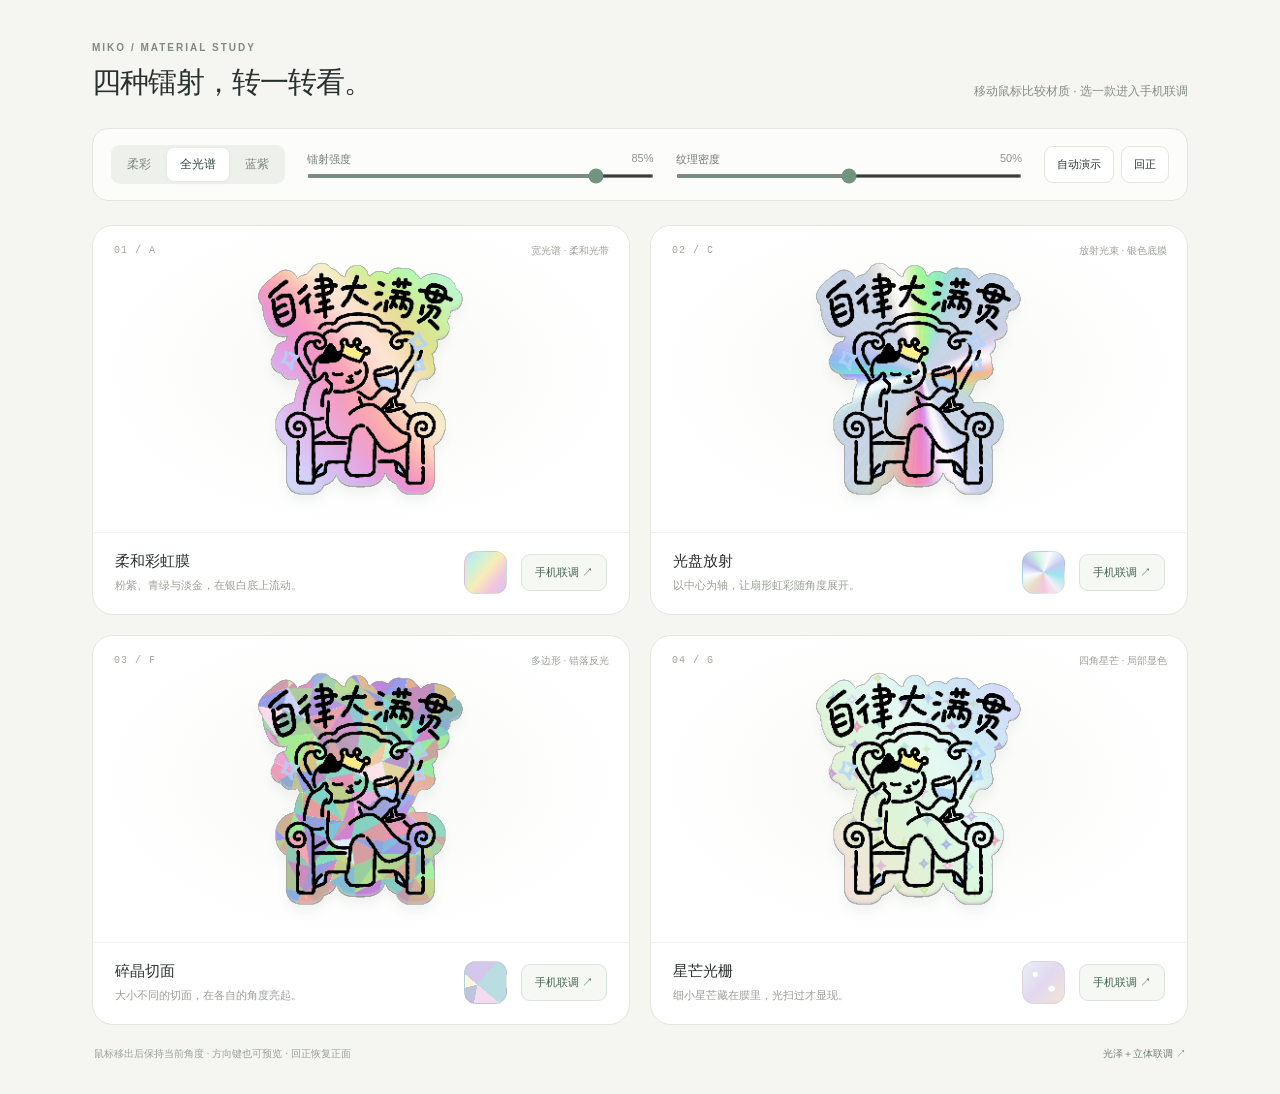
==== commit a9913859: "Make material gallery the homepage and link paired previews" ====
--- a/index.html
+++ b/index.html
@@ -1,3107 +1,152 @@
 <!doctype html>
-<html lang="zh-CN"><head><meta charset="UTF-8"><meta name="viewport" content="width=device-width,initial-scale=1,viewport-fit=cover"><meta name="theme-color" content="#f5f6f8"><title>Miko · 贴纸调节</title><meta name="description" content="调节光泽、立体与镭射材质，手机扫码同步预览。"><style>:root{font-family:-apple-system,BlinkMacSystemFont,"PingFang SC","Microsoft YaHei",sans-serif;color:#202327;background:#f6f7f9;font-synthesis:none}*{box-sizing:border-box}body{margin:0}button,a,input{-webkit-tap-highlight-color:transparent}button{font:inherit;cursor:pointer;color:inherit}button:focus-visible,a:focus-visible,input:focus-visible,.interaction:focus-visible{outline:3px solid #72a7e5;outline-offset:5px}button{border:0}a{color:inherit;text-decoration:none}.topbar{height:80px;padding:0 5.3%;display:flex;justify-content:space-between;align-items:center;border-bottom:1px solid #e5e8ed;background:#fff}.brand{display:flex;align-items:center;gap:12px;font-size:13px;color:#7e838d}.brand strong{font-size:22px;color:#16191d;letter-spacing:-1px}.brandmark{width:32px;height:32px;display:grid;place-items:center;border-radius:11px;background:#add1ff;color:#25394f;font-size:27px;font-weight:900;line-height:1;padding-bottom:6px}.divider{height:18px;width:1px;background:#ddd;margin:0 6px}.source{font-size:12px;color:#818791}.source:hover{color:#316ca9}main{max-width:1140px;margin:0 auto;padding:45px 44px 42px;display:grid;grid-template-columns:minmax(360px,1fr) 342px;gap:92px;align-items:center}.preview-area{display:flex;flex-direction:column;align-items:center}.preview-label{display:flex;align-items:center;gap:8px;font-size:11px;color:#858e99;letter-spacing:.3px;margin:0 0 18px}.live-dot{width:5px;height:5px;border-radius:50%;background:#6da0d3}.tiny-button{font-size:11px;color:#526a82;background:#e7edf4;border-radius:20px;padding:4px 10px;margin-left:3px}.phone{position:relative;width:350px;height:660px;max-width:100%;background-color:#f8f8f8;background-image:radial-gradient(#d9dde2 .65px,transparent .65px);background-size:13px 13px;border:6px solid white;border-radius:43px;box-shadow:0 24px 65px -24px #8091a346,0 2px 5px #8495a218;overflow:hidden;isolation:isolate}.statusbar{position:absolute;top:15px;left:25px;right:23px;display:flex;justify-content:space-between;align-items:center;font-size:13px;font-weight:600}.statusicons{display:flex;gap:5px;align-items:center;font-size:12px}.wifi-icon{font-size:17px;transform:rotate(180deg)}.battery-icon{height:10px;width:20px;border:1px solid #707378;padding:1px;border-radius:3px;position:relative}.battery-icon:before{content:"";display:block;height:6px;width:15px;background:#252729;border-radius:1px}.battery-icon:after{content:"";position:absolute;right:-3px;top:2px;height:4px;width:2px;background:#777;border-radius:1px}.close{position:absolute;top:47px;left:14px;width:36px;height:36px;background:#fcfcfc;border:1px solid #e9e9e9;border-radius:14px;display:grid;place-items:center;font-size:27px;font-weight:300;line-height:1}.phone-content{position:absolute;width:100%;left:0;top:50%;transform:translateY(-48%);display:flex;align-items:center;flex-direction:column}.phone-content h1{font-size:25px;line-height:36px;margin:0 0 24px;font-weight:800;letter-spacing:-1px;color:#050607}.interaction{width:286px;height:236px;position:relative;perspective:850px;touch-action:none;cursor:grab;outline-offset:-10px}.interaction:active{cursor:grabbing}.sticker{visibility:hidden;position:absolute;left:39px;top:10px;width:208px;height:208px;transform-style:preserve-3d;will-change:transform;transform:rotateX(0deg) rotateY(0deg)}.layer,.front{position:absolute;inset:0;width:208px;height:208px;backface-visibility:hidden;-webkit-backface-visibility:hidden;-webkit-mask-repeat:no-repeat;mask-repeat:no-repeat;-webkit-mask-size:100% 100%;mask-size:100% 100%}.side-layer{background:linear-gradient(115deg,#fafcff,#a3bcd4);transform:translateZ(-1px);backface-visibility:visible;-webkit-backface-visibility:visible}.back{background:linear-gradient(120deg,#eaf2fc,#becfe1);backface-visibility:visible;-webkit-backface-visibility:visible}.front{overflow:hidden;transform:translateZ(.3px);background:none}.front img{position:absolute;left:0;top:0;width:208px;height:208px;max-width:none;user-select:none;pointer-events:none}.sheen{transform:translateZ(.6px);pointer-events:none;background:linear-gradient(118deg,transparent 31%,#fff1 40%,#fffc 48%,#fff8 51%,#fff1 58%,transparent 66%);background-size:300% 230%;mix-blend-mode:screen;opacity:.48}.foil{transform:translateZ(.8px);pointer-events:none;background:linear-gradient(130deg,#fac8e300 20%,#cbe6ff 34%,#e9d5ff 44%,#fff4d6 51%,#ceffef 60%,#cbe6ff00 75%);background-size:250% 220%;mix-blend-mode:color;opacity:0}.contact-shadow{position:absolute;left:69px;top:25px;width:155px;height:195px;background:#5367791a;filter:blur(11px);border-radius:43% 43% 20% 20%;transform:translate(5px,10px);pointer-events:none}.achievement{color:#929292;font-size:14px;font-weight:650;margin:0 0 24px;line-height:24px;letter-spacing:-.3px}.share{height:54px;width:200px;background:#08090a;border-radius:23px;color:white;font-weight:700;font-size:19px}.share:active{transform:scale(.97)}.gesture-hint{position:absolute;bottom:48px;left:0;width:100%;text-align:center;font-size:10px;color:#a4a9b0}.gesture-hint span{font-size:16px;margin-right:4px}.home-indicator{position:absolute;bottom:10px;width:120px;height:4px;border-radius:6px;background:#363739;left:50%;transform:translateX(-50%)}.view-controls{display:flex;gap:10px;justify-content:center;margin:22px 0 0;flex-wrap:wrap}.view-controls button{background:#fff;border:1px solid #e1e5eb;border-radius:9px;padding:8px 10px;font-size:11px;color:#6b7480;display:flex;gap:5px;align-items:center}.view-controls button:hover,.view-controls button[aria-pressed=true]{border-color:#a3c4e9;background:#eff6ff;color:#39658e}.view-controls span{font-size:15px}.settings{padding:0}.eyebrow{font-size:10px;letter-spacing:1.5px;color:#8e9baa;margin-bottom:18px;font-weight:600}h2{font-size:31px;line-height:1.4;letter-spacing:-1px;margin:0;color:#20262b;font-weight:650}.intro{color:#9298a1;font-size:13px;line-height:1.9;margin:15px 0 27px}.mode-list{display:flex;flex-direction:column;gap:9px}.mode{display:flex;align-items:center;gap:15px;text-align:left;padding:17px 16px;border:1px solid #e3e6eb;border-radius:13px;background:transparent;transition:background .2s,border-color .2s}.mode:hover{background:#fff}.mode.active{background:#fff;border-color:#a6c8ed;box-shadow:0 3px 12px #acc9e517}.mode-number{font-family:ui-monospace,monospace;font-size:11px;color:#a9b0b8}.mode strong{font-size:14px;font-weight:600;display:block;margin-bottom:6px}.mode small{font-size:11px;color:#929aa5;display:block}.mode-check{margin-left:auto;width:18px;height:18px;border-radius:50%;background:#a9ccf6;color:#fff;font-size:12px;display:grid;place-items:center;visibility:hidden}.active .mode-check{visibility:visible}.active .mode-number{color:#5b84b0}.adjustments{margin:25px 0 20px;display:flex;flex-direction:column;gap:18px}.range-row{display:grid;grid-template-columns:1fr auto;gap:12px;font-size:12px;color:#68727f}.range-row output{font-size:11px;color:#8f99a6;font-family:ui-monospace,monospace}.range-row input{grid-column:1/-1;width:100%;margin:0;appearance:none;height:3px;border-radius:3px;background:#dce3eb;cursor:pointer;accent-color:#80aee1}.range-row input::-webkit-slider-thumb{appearance:none;width:14px;height:14px;border-radius:50%;background:white;box-shadow:0 0 0 1px #bbcce0,0 2px 4px #a1b5cd30}.range-row input::-moz-range-thumb{width:13px;height:13px;border-radius:50%;background:white;border:1px solid #bbcce0}.range-row.disabled{opacity:.3}.toggle-row{display:flex;align-items:center;font-size:11px;color:#929aa5;cursor:pointer;position:relative;gap:10px}.toggle-row input{position:absolute;right:0;opacity:0;width:34px;height:21px;margin:0}.switch{margin-left:auto;width:30px;height:18px;border-radius:20px;background:#d9dfe5;padding:3px;transition:background .2s;pointer-events:none}.switch:after{content:"";display:block;width:12px;height:12px;border-radius:50%;background:#fff;transition:transform .2s}.toggle-row input:checked+.switch{background:#98bee9}.toggle-row input:checked+.switch:after{transform:translateX(12px)}.toggle-row input:focus-visible+.switch{outline:3px solid #72a7e5;outline-offset:4px}.sensor-box{border-top:1px solid #e3e7ec;padding-top:20px}.sensor-button{display:flex;justify-content:space-between;align-items:center;width:100%;padding:13px 15px;font-size:12px;background:#e7eef7;color:#4d6e94;border:1px solid #dbe5f0;border-radius:10px;font-weight:500}.sensor-button:hover{background:#dee9f6}.sensor-box p{font-size:10px;line-height:1.75;color:#97a0ab;margin:9px 2px 0}.calibrate{margin-top:9px;font-size:11px;color:#557fa9;background:#fff;padding:8px 12px;border-radius:8px}.readout{display:flex;align-items:center;gap:18px;font-size:9px;color:#9aa3af;margin-top:22px;font-family:ui-monospace,monospace}.readout b{font-weight:400;color:#76879a;margin-left:4px}.readout>span:last-child{margin-left:auto;color:#90a7c0}.prototype-note{font-size:9px;color:#b0b6bf;line-height:1.8;margin:13px 0 0}.toast{position:fixed;left:50%;bottom:30px;transform:translate(-50%,15px);opacity:0;pointer-events:none;background:#242a32ec;color:white;padding:12px 20px;font-size:12px;border-radius:12px;transition:opacity .2s,transform .2s;max-width:90%;z-index:20}.toast.visible{opacity:1;transform:translate(-50%,0)}.phone.zoomed .phone-content h1,.phone.zoomed .achievement,.phone.zoomed .share{opacity:0;pointer-events:none}.phone.zoomed .interaction{transform:scale(1.45)}.phone.zoomed .gesture-hint{bottom:66px}.phone-content h1,.achievement,.share{transition:opacity .2s}.interaction{transition:scale .2s}
-@media(min-width:1500px){main{padding-top:64px;gap:120px}.phone{height:714px;width:370px}}@media(max-width:900px){main{gap:35px;padding:28px 28px;grid-template-columns:minmax(315px,1fr) 300px}.phone{width:330px;height:640px}h2{font-size:28px}.topbar{height:64px}.mode{padding:15px 12px;gap:11px}}
-@media(max-width:680px){.topbar{height:58px;padding:0 19px}.brand{gap:8px;font-size:11px}.brand strong{font-size:20px}.brandmark{width:28px;height:28px;font-size:25px;border-radius:9px}.source{font-size:10px}.divider{margin:0 3px}main{display:flex;flex-direction:column;padding:18px 17px 34px;gap:30px}.preview-area{width:100%}.preview-label{margin-bottom:13px}.phone{width:min(350px,100%);height:590px;border-radius:37px}.phone-content{transform:translateY(-45%)}.phone-content h1{font-size:24px;margin-bottom:19px}.gesture-hint{bottom:34px}.view-controls{margin-top:15px}.settings{width:min(380px,100%)}.eyebrow{margin-bottom:12px}h2{font-size:27px}h2 br{display:none}.intro{margin:9px 0 19px}.intro br{display:none}.mode-list{gap:8px}.mode{padding:15px}.adjustments{margin-top:23px}.readout{font-size:10px}.prototype-note{font-size:10px}.sensor-box p{font-size:11px}.sensor-button{padding:15px;font-size:13px}.phone.zoomed .interaction{transform:scale(1.35)}}
-@media(prefers-reduced-motion:reduce){*{transition:none!important;scroll-behavior:auto!important}}
+<html lang="zh-CN">
+<head><script>if(new URLSearchParams(location.hash.slice(1)).has('peer')||location.hash.startsWith('#settings=')||['#combined','#laser'].includes(location.hash)){location.replace('preview.html'+location.search+location.hash);}</script><meta charset="utf-8"><meta name="viewport" content="width=device-width,initial-scale=1"><meta name="theme-color" content="#f5f5f2"><title>Miko · 贴纸材质首页</title><meta name="description" content="四款镭射材质，用鼠标模拟倾斜、比较颜色与光栅。">
+<style>
+:root{font-family:-apple-system,BlinkMacSystemFont,"PingFang SC","Microsoft YaHei",sans-serif;color:#29312e;background:#f5f5f2;font-synthesis:none;--muted:#8a928e;--line:#e2e6df;--accent:#3b6651}*{box-sizing:border-box}body{margin:0}button,input{font:inherit}button{cursor:pointer}button:focus-visible,input:focus-visible,.stage:focus-visible{outline:3px solid #8ac2a6;outline-offset:4px}button{color:inherit}main{max-width:1160px;margin:auto;padding:42px 32px 32px}.heading{display:flex;justify-content:space-between;align-items:flex-end;gap:20px;margin-bottom:25px}.overline{color:#7f8b80;font-size:10px;font-weight:600;letter-spacing:2px;margin:0 0 10px}h1{font-size:29px;font-weight:600;letter-spacing:-1px;margin:0}.subtitle{font-size:12px;color:#839084;margin:0 0 3px}.toolbar{display:flex;align-items:center;gap:22px;padding:16px 18px;border:1px solid var(--line);border-radius:16px;background:#ffffffb3;margin-bottom:24px;flex-wrap:wrap}.palette{display:flex;padding:3px;gap:3px;background:#edf0eb;border-radius:9px}.palette button{border:0;background:transparent;border-radius:7px;padding:8px 13px;color:#7d877e;font-size:12px;white-space:nowrap}.palette button[aria-pressed=true]{color:#344d3c;background:white;box-shadow:0 1px 5px #2337230d}.control{display:grid;grid-template-columns:auto 35px;gap:7px 14px;min-width:125px;flex:1;font-size:11px;color:#727d73}.control output{text-align:right;color:#8a958c;font-variant-numeric:tabular-nums}.control input{grid-column:1/-1;width:100%;min-width:90px;accent-color:#70947d;height:4px;cursor:pointer;margin:0}.actions{display:flex;gap:7px;margin-left:auto}.actions button{font-size:11px;white-space:nowrap;border:1px solid var(--line);background:#fff;border-radius:9px;padding:10px 12px}.actions button[aria-pressed=true]{background:#e7f0e9;color:#36583e;border-color:#c6d9cb}.grid{display:grid;grid-template-columns:repeat(2,minmax(0,1fr));gap:20px}.card{border:1px solid #e2e6df;border-radius:21px;background:#fff;overflow:hidden;position:relative;min-width:0}.stage{height:306px;display:flex;align-items:center;justify-content:center;perspective:1000px;touch-action:pan-y;position:relative;cursor:crosshair;background:radial-gradient(ellipse at 50% 47%,#f8f9f6 0%,#fff 70%);outline-offset:-5px}.index{position:absolute;top:19px;left:21px;font-family:ui-monospace,monospace;font-size:10px;letter-spacing:1px;color:#a0a99f}.tag{position:absolute;top:18px;right:20px;font-size:10px;color:#9aa396}.specimen{width:248px;height:248px;position:relative;transform-style:preserve-3d;will-change:transform;filter:drop-shadow(0 8px 5px #1837230d)}.specimen:after{content:"";position:absolute;inset:0;pointer-events:none}.art{position:absolute;width:100%;height:100%;inset:0;object-fit:contain}.art-render{visibility:hidden}.card[data-ready=true] .art-render{visibility:visible}.card[data-ready=true] .art-fallback{visibility:hidden}.meta{padding:18px 22px 20px;display:flex;align-items:center;justify-content:space-between;border-top:1px solid #f0f2ed;gap:12px}.meta h2{font-size:15px;font-weight:600;margin:0 0 6px;letter-spacing:.1px}.meta p{font-size:11px;color:#9aa197;margin:0;line-height:1.5}.card-actions{display:flex;align-items:center;gap:14px}.enter-preview{font-size:11px;color:#43654f;text-decoration:none;padding:10px 13px;border:1px solid #dbe5dc;border-radius:9px;background:#f5f8f3;white-space:nowrap}.enter-preview:hover{background:#e9f1e5}.enter-preview:focus-visible{outline:3px solid #8ac2a6;outline-offset:3px}.basic-entry{color:#6f8674;text-decoration:none}.sample{width:43px;height:43px;flex:none;border-radius:12px;border:1px solid #282c3910}.sample-a{background:linear-gradient(130deg,#c9dbf7,#c9f2db,#f8edb7,#f2c5df,#d3c4f4)}.sample-c{background:conic-gradient(from 20deg,#f9fbff,#c6ccf2,#9be5ed,#eef1f5,#f7c4df,#e6dfc5,#f9fbff,#b8bfe9,#d3f3e4,#f9fbff)}.sample-f{background:conic-gradient(from 40deg at 30% 55%,#b9dde0 0deg 90deg,#f4dbef 90deg 150deg,#bec4dd 150deg 215deg,#faf7db 215deg 270deg,#d4c7ec 270deg)}.sample-g{background:radial-gradient(ellipse at 30% 30%,#fff 0 5%,transparent 7%),radial-gradient(ellipse at 70% 65%,#fff 0 7%,transparent 9%),linear-gradient(130deg,#e9eff7,#e2d9f0,#f2e5d2)}.footnote{display:flex;justify-content:space-between;gap:16px;margin:20px 2px 0;color:#9aa298;font-size:10px;line-height:1.7}.error{margin-top:15px;font-size:12px;color:#976754;line-height:1.7}[hidden]{display:none!important}
+@media(max-width:900px){.toolbar{gap:16px}.palette{flex:none}.control{min-width:110px}.actions{margin-left:0}.stage{height:285px}.specimen{width:225px;height:225px}}
+@media(max-width:620px){main{padding:26px 17px}.heading{align-items:flex-start;flex-direction:column;gap:10px;margin-bottom:18px}h1{font-size:25px}.toolbar{gap:19px 14px;padding:14px}.palette{order:0}.actions{order:1;margin-left:auto}.actions button{font-size:10px;padding:9px}.control{order:2;min-width:80px}.grid{gap:14px;grid-template-columns:1fr}.stage{height:285px}.specimen{width:238px;height:238px}.meta{padding:16px 20px}.footnote{flex-direction:column;gap:4px}.palette button{padding:8px 10px;font-size:11px}}
+@media(prefers-reduced-motion:reduce){.specimen{will-change:auto}}
+</style></head>
+<body><main>
+<header class="heading"><div><p class="overline">MIKO / MATERIAL STUDY</p><h1>四种镭射，转一转看。</h1></div><p class="subtitle">移动鼠标比较材质 · 选一款进入手机联调</p></header>
+<section class="toolbar" aria-label="材质参数">
+<div class="palette" role="group" aria-label="配色"><button data-palette="0" aria-pressed="false">柔彩</button><button data-palette="1" aria-pressed="true">全光谱</button><button data-palette="2" aria-pressed="false">蓝紫</button></div>
+<label class="control">镭射强度<output id="strengthValue">85%</output><input type="range" id="strength" aria-label="镭射强度" min="0" max="100" value="85"></label>
+<label class="control">纹理密度<output id="densityValue">50%</output><input type="range" id="density" aria-label="纹理密度" min="0" max="100" value="50"></label>
+<div class="actions"><button id="auto" aria-pressed="false">自动演示</button><button id="reset">回正</button></div>
+</section>
+<section class="grid" aria-label="镭射方案对比">
+<article class="card" data-kind="0"><div class="stage" tabindex="0" role="img" aria-label="柔和彩虹膜，移动鼠标或按方向键预览"><span class="index">01 / A</span><span class="tag">宽光谱 · 柔和光带</span><div class="specimen"><img class="art art-fallback" alt="自律大满贯贴纸"><canvas class="art art-render" aria-hidden="true"></canvas></div></div><div class="meta"><div><h2>柔和彩虹膜</h2><p>粉紫、青绿与淡金，在银白底上流动。</p></div><div class="card-actions"><div class="sample sample-a" aria-hidden="true"></div><a class="enter-preview" data-enter="0" href="preview.html?material=0&palette=1&strength=85&density=50">手机联调 ↗</a></div></div></article>
+<article class="card" data-kind="1"><div class="stage" tabindex="0" role="img" aria-label="光盘放射，移动鼠标或按方向键预览"><span class="index">02 / C</span><span class="tag">放射光束 · 银色底膜</span><div class="specimen"><img class="art art-fallback" alt="自律大满贯贴纸"><canvas class="art art-render" aria-hidden="true"></canvas></div></div><div class="meta"><div><h2>光盘放射</h2><p>以中心为轴，让扇形虹彩随角度展开。</p></div><div class="card-actions"><div class="sample sample-c" aria-hidden="true"></div><a class="enter-preview" data-enter="1" href="preview.html?material=1&palette=1&strength=85&density=50">手机联调 ↗</a></div></div></article>
+<article class="card" data-kind="2"><div class="stage" tabindex="0" role="img" aria-label="碎晶切面，移动鼠标或按方向键预览"><span class="index">03 / F</span><span class="tag">多边形 · 错落反光</span><div class="specimen"><img class="art art-fallback" alt="自律大满贯贴纸"><canvas class="art art-render" aria-hidden="true"></canvas></div></div><div class="meta"><div><h2>碎晶切面</h2><p>大小不同的切面，在各自的角度亮起。</p></div><div class="card-actions"><div class="sample sample-f" aria-hidden="true"></div><a class="enter-preview" data-enter="2" href="preview.html?material=2&palette=1&strength=85&density=50">手机联调 ↗</a></div></div></article>
+<article class="card" data-kind="3"><div class="stage" tabindex="0" role="img" aria-label="星芒光栅，移动鼠标或按方向键预览"><span class="index">04 / G</span><span class="tag">四角星芒 · 局部显色</span><div class="specimen"><img class="art art-fallback" alt="自律大满贯贴纸"><canvas class="art art-render" aria-hidden="true"></canvas></div></div><div class="meta"><div><h2>星芒光栅</h2><p>细小星芒藏在膜里，光扫过才显现。</p></div><div class="card-actions"><div class="sample sample-g" aria-hidden="true"></div><a class="enter-preview" data-enter="3" href="preview.html?material=3&palette=1&strength=85&density=50">手机联调 ↗</a></div></div></article>
+</section><p class="error" id="error" role="status" hidden>当前浏览器无法显示镭射材质，可尝试在最新版 Chrome 或 Safari 中打开。</p>
+<footer class="footnote"><span>鼠标移出后保持当前角度 · 方向键也可预览 · 回正恢复正面</span><a class="basic-entry" href="preview.html#combined">光泽＋立体联调 ↗</a></footer>
+</main>
+<script>
+'use strict';
+const artwork='[data-uri]';
+const vertex=`attribute vec2 a_position;varying vec2 v_uv;void main(){v_uv=vec2(a_position.x*.5+.5,.5-a_position.y*.5);gl_Position=vec4(a_position,0.,1.);}`;
+const fragment=`
+precision highp float;
+varying vec2 v_uv;uniform sampler2D u_image;uniform sampler2D u_facets;uniform vec2 u_tilt;uniform float u_kind;uniform float u_palette;uniform float u_strength;uniform float u_density;
+const float PI=3.14159265359;
+float hash(vec2 p){return fract(sin(dot(p,vec2(127.1,311.7)))*43758.5453);}
+vec3 spectrum(float phase){
+ vec3 c=.5+.5*cos(6.283185*(phase+vec3(0.,.67,.33)));
+ c=mix(vec3(1.),c,.70);
+ if(u_palette<.5)c=mix(c,vec3(1.),.43);
+ if(u_palette>1.5)c=mix(vec3(.46,.78,1.),vec3(.86,.43,.99),.5+.5*sin(phase*6.283185));
+ return c;
+}
+void main(){
+ vec4 art=texture2D(u_image,v_uv);if(art.a<.005){gl_FragColor=vec4(0.);return;}
+ vec2 p=v_uv-.5;vec2 light=u_tilt;
+ float lum=dot(art.rgb,vec3(.2126,.7152,.0722));
+ float chroma=max(art.r,max(art.g,art.b))-min(art.r,min(art.g,art.b));
+ float paper=smoothstep(.62,.98,lum)*(1.-smoothstep(.10,.42,chroma)*.90);
+ float sweep=dot(p,normalize(vec2(.8,-.6)+light*.25)) + dot(light,vec2(.38,.22));
+ float gleam=exp(-pow((sweep-.12)*8.,2.));
+ vec3 material=vec3(1.);float cover=1.;
+ if(u_kind<.5){
+  float phase=p.x*.52-p.y*.70+light.x*.22-light.y*.18;
+  vec3 color=spectrum(phase+.11*sin(p.y*5.+light.x));
+  float band=.62+.38*sin(sweep*5.+1.);
+  material=mix(vec3(.88,.92,.96),color,band*.90);
+  material=mix(material,vec3(1.),gleam*.64);
+ }else if(u_kind<1.5){
+  vec2 center=vec2(.01,-.02)+light*.028;vec2 d=p-center;
+  float angle=atan(d.y,d.x);float r=length(d);
+  float turn=light.x*1.4-light.y*.9;
+  float ray=.5+.5*cos(angle*4.-turn*3.);
+  float thin=pow(.5+.5*cos(angle*(44.+u_density*50.)-turn),34.)*.035;
+  vec3 color=spectrum(angle/PI*1.6+turn*.24+r*.3);
+  float rainbow=pow(ray,1.9)*.82;
+  material=mix(vec3(.74,.80,.88),color,rainbow);
+  float white=pow(.5+.5*cos(angle*4.-turn*3.+1.05),10.);
+  material=mix(material,vec3(1.),white*.92)+thin;
+  material=mix(material,vec3(.98),exp(-r*75.));
+ }else if(u_kind<2.5){
+  vec3 facet=texture2D(u_facets,v_uv).rgb;
+  vec2 normal=(facet.rg-.5)*2.;
+  vec3 n=normalize(vec3(normal*1.6,1.));vec3 l=normalize(vec3(light*1.9+vec2(.35,-.2),1.));
+  float reflection=max(dot(n,l),0.);float flash=pow(reflection,22.);
+  vec3 color=spectrum(facet.b+dot(normal,light)*.34+light.x*.1);
+  material=mix(vec3(.71,.77,.84),color,.30+reflection*.52);
+  material*=.80+reflection*.20;
+  material=mix(material,vec3(1.),flash*.90);
+  material=mix(material,vec3(1.),gleam*.12);
+ }else{
+  float density=7.+u_density*7.;vec2 grid=v_uv*density;vec2 cell=floor(grid);
+  float seed=hash(cell);vec2 q=fract(grid)-.5;
+  q-=vec2(hash(cell+4.)-.5,hash(cell+9.)-.5)*.30;
+  float radius=.23+seed*.13;
+  float star=pow(abs(q.x)/radius,.55)+pow(abs(q.y)/radius,.55);
+  float shape=1.-smoothstep(.93,1.07,star);
+  shape*=step(.17,seed);
+  float reveal=.5+.5*sin(dot(cell,vec2(.71,.41))+light.x*4.2-light.y*3.1);
+  float bright=pow(reveal,5.);
+  vec3 color=spectrum(seed+light.x*.11-light.y*.14);
+  vec3 base=mix(vec3(.92,.94,.97),spectrum(sweep*.6+.34),.24);
+  base=mix(base,vec3(1.),gleam*.45);
+  vec3 starColor=mix(color*.85,vec3(1.),pow(reveal,16.)*.90);
+  material=mix(base,starColor,shape*(.30+bright*.70));
+  float pin=exp(-dot(q,q)*550.);material+=vec3(pin*bright*.35);
+ }
+ vec3 result=mix(art.rgb,clamp(material,0.,1.),paper*u_strength*cover);
+ gl_FragColor=vec4(result,art.a);
+}`;
+const cards=[...document.querySelectorAll('.card')];
+const views=[];const state={x:0,y:0,tx:0,ty:0,strength:.85,density:.5,palette:1,auto:false};
+let dirty=true,last=0,time=0,active=true;
+const reduced=matchMedia('(prefers-reduced-motion: reduce)').matches;
+const clamp=(x,min=-1,max=1)=>Math.max(min,Math.min(max,x));
+function seeded(seed){return()=>{seed=(seed*1664525+1013904223)>>>0;return seed/4294967296;};}
+function makeFacets(density){
+ const c=document.createElement('canvas');c.width=c.height=512;const ctx=c.getContext('2d');const n=Math.round(5+density*9),rand=seeded(14911),points=[];
+ for(let y=0;y<=n;y++){points[y]=[];for(let x=0;x<=n;x++)points[y][x]=[(x+(x>0&&x<n?(rand()-.5)*.78:0))*512/n,(y+(y>0&&y<n?(rand()-.5)*.78:0))*512/n];}
+ function triangle(a,b,d){ctx.beginPath();ctx.moveTo(...a);ctx.lineTo(...b);ctx.lineTo(...d);ctx.closePath();ctx.fillStyle='rgb('+[rand(),rand(),rand()].map(v=>Math.round(v*255)).join(',')+')';ctx.strokeStyle=ctx.fillStyle;ctx.lineWidth=1.4;ctx.fill();ctx.stroke();}
+ for(let y=0;y<n;y++)for(let x=0;x<n;x++){const a=points[y][x],b=points[y][x+1],c=points[y+1][x],d=points[y+1][x+1];if(rand()>.5){triangle(a,b,d);triangle(a,c,d);}else{triangle(a,b,c);triangle(b,c,d);}}
+ return c;
+}
+function createView(card,im,facets){
+ const canvas=card.querySelector('canvas');const gl=canvas.getContext('webgl',{alpha:true,premultipliedAlpha:false,antialias:true,preserveDrawingBuffer:true});if(!gl)throw Error('WebGL unavailable');
+ canvas.width=canvas.height=Math.min(768,Math.round(256*Math.min(devicePixelRatio||1,2.5)));
+ function shader(type,source){const s=gl.createShader(type);gl.shaderSource(s,source);gl.compileShader(s);if(!gl.getShaderParameter(s,gl.COMPILE_STATUS))throw Error(gl.getShaderInfoLog(s));return s;}
+ const program=gl.createProgram();gl.attachShader(program,shader(gl.VERTEX_SHADER,vertex));gl.attachShader(program,shader(gl.FRAGMENT_SHADER,fragment));gl.linkProgram(program);if(!gl.getProgramParameter(program,gl.LINK_STATUS))throw Error(gl.getProgramInfoLog(program));gl.useProgram(program);
+ const buffer=gl.createBuffer();gl.bindBuffer(gl.ARRAY_BUFFER,buffer);gl.bufferData(gl.ARRAY_BUFFER,new Float32Array([-1,-1,1,-1,-1,1,-1,1,1,-1,1,1]),gl.STATIC_DRAW);const pos=gl.getAttribLocation(program,'a_position');gl.enableVertexAttribArray(pos);gl.vertexAttribPointer(pos,2,gl.FLOAT,false,0,0);
+ function texture(source,slot,name,nearest=false){const t=gl.createTexture();gl.activeTexture(gl.TEXTURE0+slot);gl.bindTexture(gl.TEXTURE_2D,t);gl.pixelStorei(gl.UNPACK_FLIP_Y_WEBGL,false);gl.texParameteri(gl.TEXTURE_2D,gl.TEXTURE_WRAP_S,gl.CLAMP_TO_EDGE);gl.texParameteri(gl.TEXTURE_2D,gl.TEXTURE_WRAP_T,gl.CLAMP_TO_EDGE);gl.texParameteri(gl.TEXTURE_2D,gl.TEXTURE_MIN_FILTER,nearest?gl.NEAREST:gl.LINEAR);gl.texParameteri(gl.TEXTURE_2D,gl.TEXTURE_MAG_FILTER,nearest?gl.NEAREST:gl.LINEAR);gl.texImage2D(gl.TEXTURE_2D,0,gl.RGBA,gl.RGBA,gl.UNSIGNED_BYTE,source);gl.uniform1i(gl.getUniformLocation(program,name),slot);return t;}
+ texture(im,0,'u_image');const facetTexture=texture(facets,1,'u_facets',true);
+ const uniforms=Object.fromEntries(['u_tilt','u_kind','u_palette','u_strength','u_density'].map(name=>[name,gl.getUniformLocation(program,name)]));
+ gl.viewport(0,0,canvas.width,canvas.height);gl.uniform1f(uniforms.u_kind,Number(card.dataset.kind));
+ canvas.addEventListener('webglcontextlost',event=>{event.preventDefault();card.dataset.ready='false';document.getElementById('error').hidden=false;});
+ const view={gl,program,uniforms,card,render(){gl.useProgram(program);gl.uniform2f(uniforms.u_tilt,state.x,state.y);gl.uniform1f(uniforms.u_palette,state.palette);gl.uniform1f(uniforms.u_strength,state.strength);gl.uniform1f(uniforms.u_density,state.density);gl.drawArrays(gl.TRIANGLES,0,6);},facets(source){gl.activeTexture(gl.TEXTURE1);gl.bindTexture(gl.TEXTURE_2D,facetTexture);gl.texImage2D(gl.TEXTURE_2D,0,gl.RGBA,gl.RGBA,gl.UNSIGNED_BYTE,source);}};
+ view.render();card.dataset.ready='true';return view;
+}
+const img=new Image();document.querySelectorAll('.art-fallback').forEach(el=>el.src=artwork);
+img.onload=()=>{const texture=document.createElement('canvas');texture.width=texture.height=768;texture.getContext('2d').drawImage(img,0,0,768,768);const facets=makeFacets(state.density);for(const card of cards){try{views.push(createView(card,texture,facets));}catch(error){console.error(error);document.getElementById('error').hidden=false;}}dirty=true;};img.onerror=()=>{document.getElementById('error').textContent='贴纸加载失败，请刷新页面。';document.getElementById('error').hidden=false;};img.src=artwork;
+function updateAuto(){document.getElementById('auto').setAttribute('aria-pressed',String(state.auto));document.getElementById('auto').textContent=state.auto?'暂停演示':'自动演示';}
+function point(event,stage){if(event.pointerType==='touch'&&event.buttons===0)return;state.auto=false;updateAuto();const r=stage.getBoundingClientRect();state.tx=clamp((event.clientX-r.left)/r.width*2-1);state.ty=clamp((event.clientY-r.top)/r.height*2-1);dirty=true;}
+document.querySelectorAll('.stage').forEach(stage=>{
+ stage.addEventListener('pointermove',event=>point(event,stage));stage.addEventListener('pointerdown',event=>point(event,stage));
+ stage.addEventListener('keydown',e=>{const keys={ArrowLeft:[-.13,0],ArrowRight:[.13,0],ArrowUp:[0,-.13],ArrowDown:[0,.13]};if(keys[e.key]){e.preventDefault();state.auto=false;updateAuto();state.tx=clamp(state.tx+keys[e.key][0]);state.ty=clamp(state.ty+keys[e.key][1]);dirty=true;}});
+});
+document.querySelectorAll('[data-palette]').forEach(button=>button.addEventListener('click',()=>{state.palette=Number(button.dataset.palette);document.querySelectorAll('[data-palette]').forEach(b=>b.setAttribute('aria-pressed',String(b===button)));dirty=true;}));
+for(const key of ['strength','density'])document.getElementById(key).addEventListener('input',e=>{state[key]=Number(e.target.value)/100;document.getElementById(key+'Value').value=e.target.value+'%';if(key==='density'){const facets=makeFacets(state.density);views.forEach(view=>view.facets(facets));}dirty=true;});
+document.getElementById('auto').addEventListener('click',()=>{state.auto=!state.auto;updateAuto();dirty=true;});
+document.getElementById('reset').addEventListener('click',()=>{state.tx=state.ty=0;state.auto=false;updateAuto();dirty=true;});
+document.addEventListener('visibilitychange',()=>{active=!document.hidden;last=0;if(active)dirty=true;});
+function frame(now){const dt=last?Math.min((now-last)/1000,.06):.016;last=now;if(active){time+=dt;if(state.auto){state.tx=Math.sin(time*.6)*.8;state.ty=Math.cos(time*.43)*.65;dirty=true;}
+ const dx=state.tx-state.x,dy=state.ty-state.y;const moving=Math.abs(dx)+Math.abs(dy)>.0001;
+ if(dirty||moving){const ease=reduced?1:1-Math.exp(-dt/.11);state.x+=dx*ease;state.y+=dy*ease;cards.forEach(card=>card.querySelector('.specimen').style.transform='rotateX('+(-state.y*14)+'deg) rotateY('+(state.x*18)+'deg)');views.forEach(view=>view.render());dirty=false;}}
+ requestAnimationFrame(frame);}
+requestAnimationFrame(frame);
 
-/* Final vector artwork remains 208 × 208. Only its material overlays respond to tilt. */
-[hidden]{display:none!important}
-.laser-mode em{font-size:8px;letter-spacing:.8px;color:#8b70ae;font-style:normal;background:#f2edf9;border-radius:4px;padding:3px 5px;margin-left:6px;vertical-align:2px}
-.laser-mode.active{border-color:#c5b5dc;background:linear-gradient(130deg,#fff 55%,#f8f3fe)}
-.laser-mode.active .mode-check{background:linear-gradient(120deg,#9cbce9,#c3a5e3)}
-.laser-mode.active .mode-number{color:#9a80b8}
-.laser-tip{margin:-10px 0 0;font-size:10px;color:#a0a1ad;line-height:1.7}
-.laser-surface,.laser-grain,.laser-highlight{pointer-events:none;opacity:0;will-change:background-position,opacity}
-.laser-surface{transform:translateZ(1px);mix-blend-mode:multiply;background-image:linear-gradient(125deg,#a7bbde 0%,#9cdeed 16%,#bbb0ea 29%,#f5b2d2 41%,#f3d49b 53%,#a6e5c4 65%,#91c9ed 78%,#c8a7e9 90%,#a7bbde 100%),radial-gradient(ellipse at 35% 25%,#fff 0%,#c6cbd7 55%,#fff 85%);background-size:260% 260%,160% 160%;background-blend-mode:multiply}
-.laser-grain{transform:translateZ(1.15px);mix-blend-mode:soft-light;background-image:repeating-linear-gradient(115deg,#fff9 0px,#fff9 .4px,#9ca7ba2b .7px,transparent 1.6px,transparent 3px);background-size:210% 210%}
-.laser-highlight{transform:translateZ(1.3px);mix-blend-mode:screen;background-image:radial-gradient(ellipse 48% 22% at 50% 50%,#fff 0%,#ffffffb3 20%,#ffffff20 59%,transparent 80%),linear-gradient(118deg,transparent 35%,#ffffff1a 43%,#ffffffd9 49%,#ffffff33 55%,transparent 64%);background-size:200% 200%,300% 260%;background-repeat:no-repeat}
-.mode-list{gap:8px}.mode{padding-top:14px;padding-bottom:14px}.adjustments{gap:16px;margin-top:22px}.intro{margin-bottom:22px}.settings .eyebrow{margin-bottom:13px}
-@media(max-width:680px){.laser-tip{font-size:11px}.laser-mode strong{display:flex;align-items:center;gap:4px}.laser-mode em{font-size:8px}}
-
-.mobile-modes,.mobile-dock,.close-settings,.settings-scrim{display:none}
-@media(max-width:680px){
- :root{background:#f8f8f8}.topbar{height:52px;position:relative;z-index:4;background:#fcfcfc}.brand .divider,.brand>span:last-child{display:none}.source{font-size:11px}
- .mobile-modes{display:grid;grid-template-columns:repeat(4,minmax(0,1fr));gap:4px;padding:8px 12px 10px;background:#fcfcfc;position:sticky;top:0;z-index:5;border-bottom:1px solid #e9ebef}
- .mobile-modes button{font-size:11px;font-weight:500;background:transparent;color:#8b9099;padding:10px 3px;border-radius:10px;white-space:nowrap}
- .mobile-modes button[aria-pressed=true]{background:#e9eff7;color:#3d618a}.mobile-modes button[data-mobile-mode=laser][aria-pressed=true]{background:linear-gradient(110deg,#e8f1fc,#f6eaf6,#f5f0dc);color:#6b5883}
- main{display:block;padding:0 0 calc(102px + env(safe-area-inset-bottom,0px));margin:0}.preview-area{width:100%}.preview-label{display:none}
- .phone{border:0;border-radius:0;width:100%;height:calc(100svh - 250px - env(safe-area-inset-bottom,0px));min-height:450px;box-shadow:none;max-width:none}
- .statusbar,.close,.home-indicator{display:none}.phone-content{top:50%;transform:translateY(-50%)}.phone-content h1{margin-bottom:22px;font-size:26px;line-height:36px}.phone-content .achievement{font-size:15px}.phone-content .share{width:220px;height:56px}
- .gesture-hint{bottom:12px;font-size:10px}.view-controls{margin:0;padding:9px 10px 12px;background:#f8f8f8;gap:8px}.view-controls button{font-size:10px;border-color:#e3e7ed;padding:6px 9px;background:#ffffffb3}
- .mobile-dock{display:block;position:fixed;bottom:0;left:0;right:0;padding:12px 16px calc(10px + env(safe-area-inset-bottom,0px));border-top:1px solid #e5e8ed;background:#fffffff2;backdrop-filter:blur(18px);-webkit-backdrop-filter:blur(18px);z-index:10}
- .dock-actions{display:flex;gap:9px}.mobile-sensor{display:flex;justify-content:space-between;align-items:center;flex:1;border-radius:14px;padding:14px 17px;background:#20262d;color:#fff;font-size:13px;font-weight:600}.mobile-settings{padding:14px 16px;background:#edf1f6;border-radius:14px;font-size:12px;color:#66768a}.mobile-dock p{margin:8px 2px 0;font-size:10px;color:#98a1ad;line-height:1.6}
- .settings{display:none;position:fixed;width:100%;max-width:none;left:0;right:0;bottom:0;max-height:82svh;overflow-y:auto;overscroll-behavior:contain;background:#fafbfc;border-radius:25px 25px 0 0;padding:28px 22px calc(25px + env(safe-area-inset-bottom,0px));z-index:25;box-shadow:0 -15px 50px #28384b15}
- body.settings-open{overflow:hidden}body.settings-open .settings{display:block}.settings .eyebrow{margin-top:3px}.settings h2,.settings .intro{display:none}.settings .mode-list{margin-top:24px}.settings .sensor-box{display:none}.settings .prototype-note{margin-bottom:0}
- .close-settings{display:grid;place-items:center;position:absolute;right:18px;top:16px;width:32px;height:32px;border-radius:50%;background:#edf0f4;font-size:23px;font-weight:300;color:#7b8490}
- .settings-scrim:not([hidden]){display:block;position:fixed;inset:0;background:#202b3d40;backdrop-filter:blur(3px);z-index:24}.toast{bottom:128px;z-index:30;font-size:11px;line-height:1.6;width:max-content;max-width:88%}
- .phone.zoomed .interaction{transform:scale(1.48)}
-}
-@media(max-width:370px){.mobile-modes button{font-size:10px}.phone{min-height:435px}.phone-content h1{font-size:23px;margin-bottom:12px}.mobile-dock{padding-left:12px;padding-right:12px}}
-@media(max-width:680px) and (max-height:680px){.phone{min-height:400px}.phone-content h1{font-size:22px;margin-bottom:8px}.interaction{height:220px}.achievement{margin-bottom:14px}.gesture-hint{display:none}.view-controls{padding-top:5px;padding-bottom:7px}}
-
-/* Adjustable foil: the color reflection is confined to a soft moving band. */
-.laser-silver{transform:translateZ(.9px);pointer-events:none;opacity:0;mix-blend-mode:multiply;background:linear-gradient(115deg,#f7f8fb 18%,#a5aebc 43%,#fefefe 55%,#bcc6d1 72%,#fff 90%);background-size:210% 210%}
-.laser-surface{background:none}
-.laser-color{position:absolute;inset:0;background:linear-gradient(125deg,#b5dbec 10%,#ccbfe9 27%,#ecc5d9 42%,#ece0be 56%,#c0e5d8 70%,#b9d8ef 87%);background-size:240% 240%;mask-size:240% 240%;-webkit-mask-size:240% 240%;mask-repeat:no-repeat;-webkit-mask-repeat:no-repeat}
-.laser-grain{background-image:repeating-linear-gradient(115deg,#fff9 0px,#fff9 .25px,#9ca7ba18 .4px,transparent .8px,transparent 1.7px)}
-.preset-section{margin-top:20px}.control-section-label{display:flex;justify-content:space-between;font-size:11px;color:#7c8695;margin-bottom:10px}.control-section-label span{font-size:10px;color:#9b83b7}.preset-buttons{display:flex;gap:7px}.preset-buttons button{flex:1;padding:10px;background:#edf0f5;color:#7e8490;font-size:12px;border-radius:9px;border:1px solid transparent}.preset-buttons button[aria-pressed=true]{background:#f5eefc;border-color:#d8c7ea;color:#806195}.parameter-actions{display:flex;gap:8px;margin:21px 0 8px}.parameter-actions button{flex:1;font-size:11px;padding:11px;border:1px solid #e1e5ed;background:#fff;border-radius:9px;color:#7c8798}.saved-note{font-size:9px;text-align:center;color:#a7afba;line-height:1.6;margin:7px 0 20px}.drawer-title{display:none}.mobile-only-control{display:none!important}.sensor-button:disabled,.mobile-sensor:disabled{opacity:.55}.range-row input{height:4px}.range-row input::-webkit-slider-thumb{width:18px;height:18px}
-@media(min-width:681px){main{align-items:start}.preview-area{position:sticky;top:24px}.settings{padding-top:24px}.settings h2{font-size:27px}.settings .intro{font-size:12px}}
-@media(max-width:680px){
- .mobile-only-control:not([hidden]){display:flex!important}.view-controls{gap:5px;flex-wrap:nowrap}.view-controls button{padding:6px 7px;font-size:9px}.view-controls button span{font-size:12px}
- .settings{height:54svh;max-height:54svh;min-height:280px;border-top:1px solid #e7e9ee;border-radius:22px 22px 0 0;padding:20px 20px calc(24px + env(safe-area-inset-bottom,0px));box-shadow:0 -9px 25px #677b9412}
- .drawer-title{display:block;font-size:14px;font-weight:650;line-height:24px;margin-bottom:16px}.settings .eyebrow,.settings .mode-list,.settings .prototype-note,.settings .readout{display:none}.settings .preset-section{margin-top:4px}.settings .adjustments{margin-top:24px;gap:22px}.settings .range-row{font-size:12px;gap:15px}.settings .range-row input::-webkit-slider-thumb{width:22px;height:22px}.settings .range-row input::-moz-range-thumb{width:20px;height:20px}.settings .parameter-actions button{font-size:12px}.settings .saved-note{font-size:10px}
- body.settings-open .phone{height:calc(46svh - 106px);min-height:185px}body.settings-open .phone-content{top:0;height:100%;transform:none}body.settings-open .phone-content h1,body.settings-open .achievement,body.settings-open .share,body.settings-open .gesture-hint{display:none}body.settings-open .interaction{height:208px;margin:auto;transform:scale(.94)}body.settings-open .sticker{top:0}
- body.settings-open .view-controls,body.settings-open .mobile-dock{display:none}body.settings-open .settings-scrim{pointer-events:none;background:transparent;backdrop-filter:none}.settings-scrim:not([hidden]){backdrop-filter:none;background:transparent;pointer-events:none}
- .close-settings{top:15px}.toast{bottom:calc(54svh + 12px)}
-}
-@media(max-width:680px) and (max-height:700px){body.settings-open .phone{min-height:160px}body.settings-open .interaction{transform:scale(.78)}}
-
-.laser-color{mask-size:160% 160%;-webkit-mask-size:160% 160%}
-.laser-highlight{background-image:radial-gradient(ellipse 62% 30% at 50% 50%,#fff7 0%,#ffffff33 30%,#ffffff0a 62%,transparent 80%),linear-gradient(118deg,transparent 45%,#ffffff1a 48%,#ffffffbf 49.6%,#ffffff33 50.8%,transparent 54%)}
-@media(max-width:680px){body.settings-open .phone.zoomed .interaction{transform:scale(.94)}}
-@media(max-width:680px) and (max-height:700px){body.settings-open .phone.zoomed .interaction{transform:scale(.78)}}
-</style><meta name="referrer" content="no-referrer"><style>/* Keep attention on the artwork and its controls. */
-:root,body{background:#f7f8fa;color:#26313c}
-.topbar,.mobile-modes,.statusbar,.close,.home-indicator,.phone-content h1,.achievement,.share,.gesture-hint,.view-controls,.settings .eyebrow,.settings h2,.settings .intro,.mode-number,.mode small,.mode-check,.mode em,.laser-tip,.saved-note,.readout,.prototype-note,.mobile-dock,.drawer-title,.close-settings,.settings-scrim{display:none!important}
-main{max-width:1030px;margin:0 auto;padding:48px 32px;display:grid;grid-template-columns:minmax(320px,1fr) 350px;gap:64px;align-items:start}
-.preview-area{position:sticky;top:28px;width:100%;padding-bottom:20px}
-.phone,.phone-view .phone{height:480px;width:100%;min-height:0;border:0;border-radius:24px;box-shadow:none;background:transparent;overflow:visible}
-.phone-content{top:50%;transform:translateY(-50%)}
-.interaction{transform:scale(1.3)}
-.contact-shadow{opacity:.2}
-.preview-label{position:absolute;z-index:2;top:0;right:0;margin:0;display:flex}
-.preview-label .live-dot,.preview-label #inputLabel{display:none}
-.tiny-button{font-size:12px;background:transparent;color:#7f8a96;padding:8px 10px}
-.sensor-box{border:0;padding:0;display:flex;gap:8px;align-items:center;justify-content:center;flex-wrap:wrap;width:100%}
-.sensor-button{width:auto;min-width:150px;gap:18px;padding:12px 18px;border:1px solid #dfe4ea;border-radius:12px;background:#fff;color:#536579;font-size:12px}
-.calibrate{margin:0;padding:12px;background:transparent}
-.sensor-box p{flex-basis:100%;text-align:center;font-size:11px;margin:4px 0 0;max-width:340px}
-.sensor-box p:empty{display:none}
-.settings,.phone-view .settings{display:block;position:static;width:100%;max-width:none;max-height:none;overflow:visible;background:#fff;border:1px solid #e8ebef;border-radius:20px;padding:20px;box-shadow:none}
-.mode-list{display:grid;grid-template-columns:1fr 1fr;gap:4px;padding:4px;background:#f1f3f6;border-radius:12px}
-.mode,.laser-mode.active{display:flex;justify-content:center;border:0;box-shadow:none;border-radius:9px;padding:12px 4px;background:transparent;text-align:center;gap:0}
-.mode strong{font-size:13px;line-height:20px;font-weight:500;margin:0}
-.mode.active,.laser-mode.active{background:#fff;color:#253c55;box-shadow:0 1px 5px #2738490d}
-.preset-section{margin-top:22px}.control-section-label{font-size:11px;margin-bottom:9px}.control-section-label span{color:#9a91ad}
-.preset-buttons button{padding:9px;font-size:11px;border-radius:8px;background:#f5f6f8}
-.adjustments{gap:23px;margin:26px 0 0}.range-row{font-size:12px;gap:14px}.range-row output{font-size:11px}
-.range-row input{height:4px;background:#e5e9ee}.range-row input::-webkit-slider-thumb{height:18px;width:18px;border:1px solid #d2d9e1;box-shadow:0 1px 4px #24334612}
-.toggle-row{font-size:12px;color:#68727f}.parameter-actions{margin:28px 0 0;gap:8px}.parameter-actions button{border:0;background:#f5f6f8;font-size:11px;padding:11px;border-radius:9px}
-.sync-options{width:100%;margin:22px 0 0;color:#8a96a4;font-size:11px;text-align:center}.sync-options summary{cursor:pointer;padding:10px;list-style:none}.sync-options summary::-webkit-details-marker{display:none}
-.phone-pairing{max-width:100%;margin:4px 0 0;text-align:left;padding:14px}.phone-pairing h3,.phone-pairing>p:first-of-type{display:none}.pairing-actions button,.pairing-actions a{font-size:11px}
-.live-bar{max-width:966px;margin:14px auto 0;padding:0 8px;justify-content:flex-end;border:0;background:transparent}.live-bar>div:first-child,.live-time,#openController{display:none!important}.live-actions{gap:6px}.live-actions button{background:transparent;border:0;font-size:11px}
-.phone-view main{max-width:1030px;grid-template-columns:minmax(320px,1fr) 350px;padding-top:28px}.phone-view .preview-area{position:sticky}
-.toast{font-size:12px;bottom:24px}
-body.settings-open{overflow:auto}
-@media(max-width:760px){
- main,.phone-view main{display:flex;flex-direction:column;gap:20px;margin:0;padding:14px 18px 32px;max-width:500px;margin:auto}
- .preview-area,.phone-view .preview-area{position:relative;top:auto;padding-bottom:0}
- .phone,.phone-view .phone,body.settings-open .phone{height:280px;min-height:0;border-radius:0}
- .interaction,body.settings-open .interaction{transform:scale(1.05)}
- .preview-label{top:0;right:0}.tiny-button{font-size:11px}
- .settings,.phone-view .settings,body.settings-open .settings{position:static;display:block;padding:18px;border-radius:18px;width:100%;max-height:none;overflow:visible}
- .sensor-box,.settings .sensor-box{display:flex}.sensor-button{min-width:144px;font-size:12px;padding:11px 15px}
- .live-bar{padding:8px 18px 0;margin:0;justify-content:flex-end}.phone-view .topbar{display:none}
- .sync-options{margin-top:8px}.phone-pairing{width:100%;margin:0}.mode-list{margin-top:0}
- .parameter-actions{margin-top:26px}.adjustments{gap:24px}.range-row input{height:5px}
- .range-row input::-webkit-slider-thumb{height:21px;width:21px}
-}
-@media(prefers-reduced-motion:reduce){.interaction{transition:none}}
-
-.sync-options:not([open])~.sync-status:has(#followSync[hidden]){display:none}
-.sync-card{max-width:330px;margin:4px auto 0;padding:18px;background:#fff;border-radius:16px;border:1px solid #e8ebef}
-#syncQR{width:200px;max-width:100%;margin:0 auto 14px}#syncQR svg{display:block;width:100%;height:auto}
-#syncLink{width:100%;min-width:0;border:1px solid #e4e8ed;border-radius:8px;padding:9px;color:#6b7785;font-size:11px}
-.sync-actions,.sync-status{display:flex;justify-content:center;align-items:center;gap:8px;flex-wrap:wrap}
-.sync-actions{margin-top:10px}.sync-actions button,.sync-status button{border:0;background:#eef2f7;color:#536579;border-radius:8px;font-size:11px;padding:9px 12px}
-.sync-card p{line-height:1.7;font-size:11px;margin:12px 0 0;color:#8a96a4}
-.sync-status{margin:10px auto 0;max-width:330px;color:#7b8794;font-size:11px;line-height:1.7;text-align:center}
-.sync-status span:empty{display:none}#settingsPanel :disabled{opacity:.5;cursor:default}
-@media(max-width:760px){.settings,body.settings-open .settings{height:auto;min-height:0}.settings .mode-list{display:grid!important}.settings .mode{display:flex}.settings .mode-list{margin-top:0}.sync-card{margin-top:0}.sync-status{margin-top:8px}}
-</style></head>
-<body>
-
-
-<main>
-<section class="preview-area" aria-label="贴纸互动预览">
-<div class="preview-label"><span class="live-dot"></span><span id="inputLabel">自动演示</span><button id="auto" class="tiny-button" aria-pressed="true">暂停</button></div>
-<div class="phone" id="phone">
-<div class="statusbar" aria-hidden="true"><span>9:41</span><span class="statusicons">▮▮▮ <span class="wifi-icon">◓</span> <span class="battery-icon"></span></span></div>
-<button class="close" id="resetView" aria-label="重置预览">×</button>
-<div class="phone-content"><h1>自律大满贯</h1>
-<div class="interaction" id="interaction" tabindex="0" role="img" aria-label="自律大满贯立体贴纸，可移动鼠标、拖动或使用方向键改变角度">
-<div class="contact-shadow" id="shadow"></div><div class="sticker" id="sticker"><div class="back layer" id="back"></div><div class="front" id="front"><img src="[data-uri]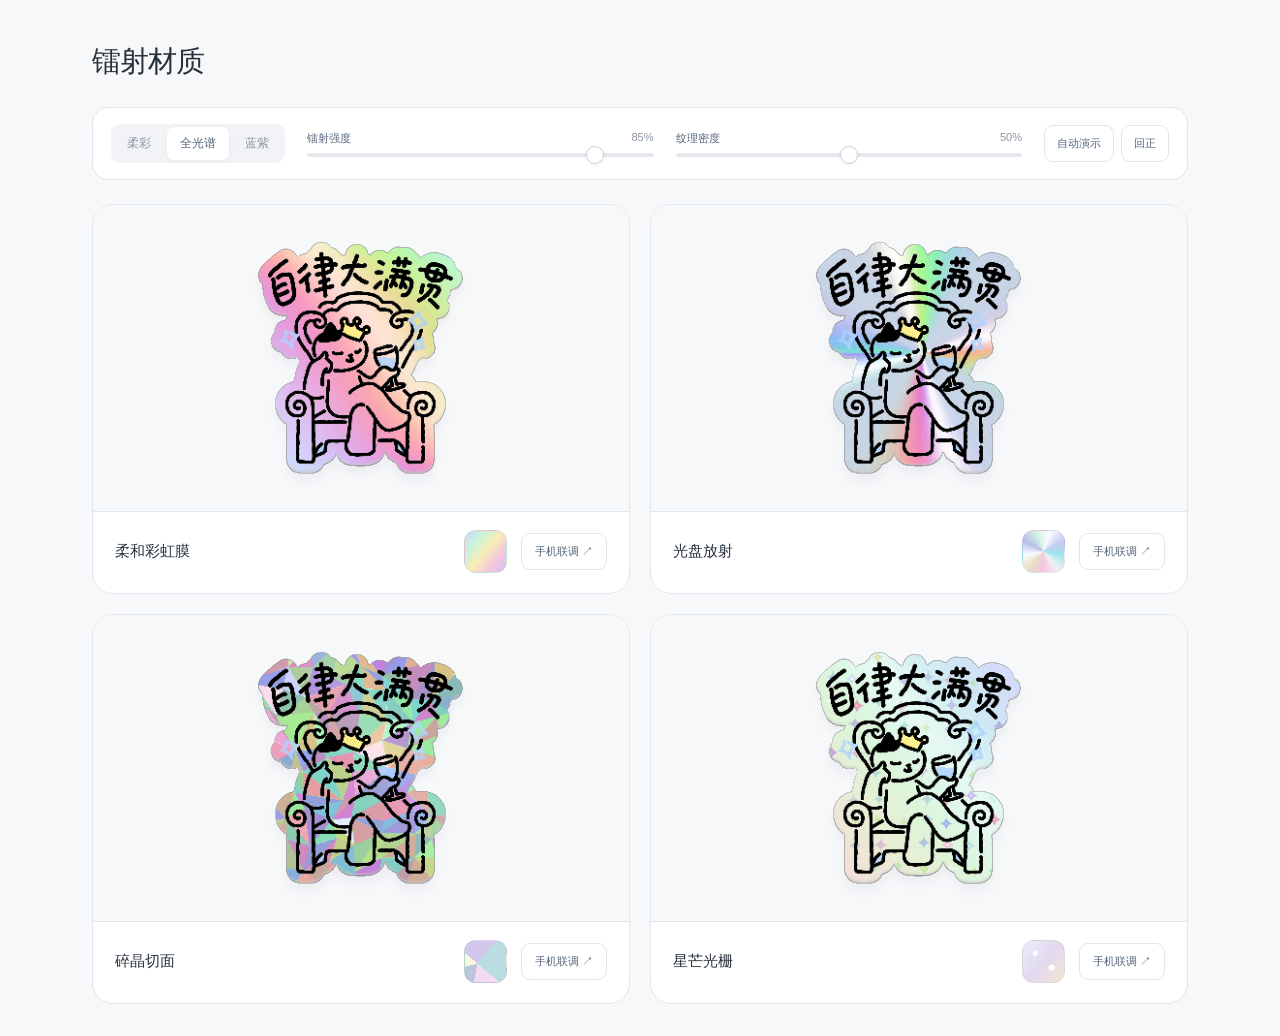
==== commit 1d6bc7c8: "Simplify material controls and unify the gray-blue interface" ====
--- a/index.html
+++ b/index.html
@@ -6,9 +6,9 @@
 @media(max-width:900px){.toolbar{gap:16px}.palette{flex:none}.control{min-width:110px}.actions{margin-left:0}.stage{height:285px}.specimen{width:225px;height:225px}}
 @media(max-width:620px){main{padding:26px 17px}.heading{align-items:flex-start;flex-direction:column;gap:10px;margin-bottom:18px}h1{font-size:25px}.toolbar{gap:19px 14px;padding:14px}.palette{order:0}.actions{order:1;margin-left:auto}.actions button{font-size:10px;padding:9px}.control{order:2;min-width:80px}.grid{gap:14px;grid-template-columns:1fr}.stage{height:285px}.specimen{width:238px;height:238px}.meta{padding:16px 20px}.footnote{flex-direction:column;gap:4px}.palette button{padding:8px 10px;font-size:11px}}
 @media(prefers-reduced-motion:reduce){.specimen{will-change:auto}}
-</style></head>
-<body><main>
-<header class="heading"><div><p class="overline">MIKO / MATERIAL STUDY</p><h1>四种镭射，转一转看。</h1></div><p class="subtitle">移动鼠标比较材质 · 选一款进入手机联调</p></header>
+</style><link rel="stylesheet" href="ui-theme.css?v=20261116"></head>
+<body class="material-home"><main>
+<header class="heading"><div><h1>镭射材质</h1></div></header>
 <section class="toolbar" aria-label="材质参数">
 <div class="palette" role="group" aria-label="配色"><button data-palette="0" aria-pressed="false">柔彩</button><button data-palette="1" aria-pressed="true">全光谱</button><button data-palette="2" aria-pressed="false">蓝紫</button></div>
 <label class="control">镭射强度<output id="strengthValue">85%</output><input type="range" id="strength" aria-label="镭射强度" min="0" max="100" value="85"></label>
@@ -16,12 +16,12 @@
 <div class="actions"><button id="auto" aria-pressed="false">自动演示</button><button id="reset">回正</button></div>
 </section>
 <section class="grid" aria-label="镭射方案对比">
-<article class="card" data-kind="0"><div class="stage" tabindex="0" role="img" aria-label="柔和彩虹膜，移动鼠标或按方向键预览"><span class="index">01 / A</span><span class="tag">宽光谱 · 柔和光带</span><div class="specimen"><img class="art art-fallback" alt="自律大满贯贴纸"><canvas class="art art-render" aria-hidden="true"></canvas></div></div><div class="meta"><div><h2>柔和彩虹膜</h2><p>粉紫、青绿与淡金，在银白底上流动。</p></div><div class="card-actions"><div class="sample sample-a" aria-hidden="true"></div><a class="enter-preview" data-enter="0" href="preview.html?material=0&palette=1&strength=85&density=50">手机联调 ↗</a></div></div></article>
-<article class="card" data-kind="1"><div class="stage" tabindex="0" role="img" aria-label="光盘放射，移动鼠标或按方向键预览"><span class="index">02 / C</span><span class="tag">放射光束 · 银色底膜</span><div class="specimen"><img class="art art-fallback" alt="自律大满贯贴纸"><canvas class="art art-render" aria-hidden="true"></canvas></div></div><div class="meta"><div><h2>光盘放射</h2><p>以中心为轴，让扇形虹彩随角度展开。</p></div><div class="card-actions"><div class="sample sample-c" aria-hidden="true"></div><a class="enter-preview" data-enter="1" href="preview.html?material=1&palette=1&strength=85&density=50">手机联调 ↗</a></div></div></article>
-<article class="card" data-kind="2"><div class="stage" tabindex="0" role="img" aria-label="碎晶切面，移动鼠标或按方向键预览"><span class="index">03 / F</span><span class="tag">多边形 · 错落反光</span><div class="specimen"><img class="art art-fallback" alt="自律大满贯贴纸"><canvas class="art art-render" aria-hidden="true"></canvas></div></div><div class="meta"><div><h2>碎晶切面</h2><p>大小不同的切面，在各自的角度亮起。</p></div><div class="card-actions"><div class="sample sample-f" aria-hidden="true"></div><a class="enter-preview" data-enter="2" href="preview.html?material=2&palette=1&strength=85&density=50">手机联调 ↗</a></div></div></article>
-<article class="card" data-kind="3"><div class="stage" tabindex="0" role="img" aria-label="星芒光栅，移动鼠标或按方向键预览"><span class="index">04 / G</span><span class="tag">四角星芒 · 局部显色</span><div class="specimen"><img class="art art-fallback" alt="自律大满贯贴纸"><canvas class="art art-render" aria-hidden="true"></canvas></div></div><div class="meta"><div><h2>星芒光栅</h2><p>细小星芒藏在膜里，光扫过才显现。</p></div><div class="card-actions"><div class="sample sample-g" aria-hidden="true"></div><a class="enter-preview" data-enter="3" href="preview.html?material=3&palette=1&strength=85&density=50">手机联调 ↗</a></div></div></article>
+<article class="card" data-kind="0"><div class="stage" tabindex="0" role="img" aria-label="柔和彩虹膜，移动鼠标或按方向键预览"><div class="specimen"><img class="art art-fallback" alt="自律大满贯贴纸"><canvas class="art art-render" aria-hidden="true"></canvas></div></div><div class="meta"><div><h2>柔和彩虹膜</h2></div><div class="card-actions"><div class="sample sample-a" aria-hidden="true"></div><a class="enter-preview" data-enter="0" href="preview.html?material=0&palette=1&strength=85&density=50">手机联调 ↗</a></div></div></article>
+<article class="card" data-kind="1"><div class="stage" tabindex="0" role="img" aria-label="光盘放射，移动鼠标或按方向键预览"><div class="specimen"><img class="art art-fallback" alt="自律大满贯贴纸"><canvas class="art art-render" aria-hidden="true"></canvas></div></div><div class="meta"><div><h2>光盘放射</h2></div><div class="card-actions"><div class="sample sample-c" aria-hidden="true"></div><a class="enter-preview" data-enter="1" href="preview.html?material=1&palette=1&strength=85&density=50">手机联调 ↗</a></div></div></article>
+<article class="card" data-kind="2"><div class="stage" tabindex="0" role="img" aria-label="碎晶切面，移动鼠标或按方向键预览"><div class="specimen"><img class="art art-fallback" alt="自律大满贯贴纸"><canvas class="art art-render" aria-hidden="true"></canvas></div></div><div class="meta"><div><h2>碎晶切面</h2></div><div class="card-actions"><div class="sample sample-f" aria-hidden="true"></div><a class="enter-preview" data-enter="2" href="preview.html?material=2&palette=1&strength=85&density=50">手机联调 ↗</a></div></div></article>
+<article class="card" data-kind="3"><div class="stage" tabindex="0" role="img" aria-label="星芒光栅，移动鼠标或按方向键预览"><div class="specimen"><img class="art art-fallback" alt="自律大满贯贴纸"><canvas class="art art-render" aria-hidden="true"></canvas></div></div><div class="meta"><div><h2>星芒光栅</h2></div><div class="card-actions"><div class="sample sample-g" aria-hidden="true"></div><a class="enter-preview" data-enter="3" href="preview.html?material=3&palette=1&strength=85&density=50">手机联调 ↗</a></div></div></article>
 </section><p class="error" id="error" role="status" hidden>当前浏览器无法显示镭射材质，可尝试在最新版 Chrome 或 Safari 中打开。</p>
-<footer class="footnote"><span>鼠标移出后保持当前角度 · 方向键也可预览 · 回正恢复正面</span><a class="basic-entry" href="preview.html#combined">光泽＋立体联调 ↗</a></footer>
+
 </main>
 <script>
 'use strict';
--- a/ui-theme.css
+++ b/ui-theme.css
@@ -0,0 +1,110 @@
+:root {
+  color-scheme: light;
+  --page: #f7f8fa;
+  --surface: #ffffff;
+  --ink: #26313c;
+  --accent: #536579;
+  --muted: #8a96a4;
+  --line: #e2e6ed;
+  --track: #e5e9ee;
+  --selected: #eaf0f6;
+  background: var(--page);
+  color: var(--ink);
+}
+body { background: var(--page); color: var(--ink); }
+button, a, select, input { -webkit-tap-highlight-color: transparent; }
+button:focus-visible, a:focus-visible, select:focus-visible, input:focus-visible,
+.stage:focus-visible, .interaction:focus-visible {
+  outline: 3px solid #98b9da;
+  outline-offset: 4px;
+}
+.material-home .toolbar, .material-home .card,
+.material-preview .settings, .material-preview .sync-card {
+  background: var(--surface);
+  border-color: var(--line);
+}
+.material-home .stage { background: var(--page); }
+.material-home .specimen { filter: drop-shadow(0 8px 5px #26394c0d); }
+.material-home .meta { border-color: var(--line); }
+.material-home .meta h2 { margin: 0; }
+.material-home .palette { background: #f1f3f6; }
+.material-home .palette button { color: var(--muted); }
+.material-home .palette button[aria-pressed=true] {
+  background: var(--surface);
+  color: var(--accent);
+  box-shadow: 0 1px 5px #2738490d;
+}
+.material-home .control, .material-preview .range-row,
+.material-preview .toggle-row, .material-preview .select-row { color: var(--accent); }
+.material-home .control output, .material-preview .range-row output { color: var(--muted); }
+.material-home .enter-preview, .material-home .actions button,
+.material-preview .sensor-button {
+  color: var(--accent);
+  background: var(--surface);
+  border: 1px solid var(--line);
+}
+.material-home .enter-preview:hover, .material-home .actions button:hover,
+.material-preview .sensor-button:hover { background: #f1f4f8; }
+.material-home .actions button[aria-pressed=true] {
+  background: var(--selected);
+  color: var(--accent);
+  border-color: #d4dfe9;
+}
+.material-home .enter-preview:focus-visible { outline-color: #98b9da; }
+.material-home .control input, .material-preview .range-row input {
+  appearance: none;
+  -webkit-appearance: none;
+  border: 0;
+  border-radius: 999px;
+  background: var(--track);
+  height: 4px;
+  accent-color: var(--accent);
+}
+.material-home .control input::-webkit-slider-thumb,
+.material-preview .range-row input::-webkit-slider-thumb {
+  appearance: none;
+  -webkit-appearance: none;
+  width: 18px;
+  height: 18px;
+  border-radius: 50%;
+  border: 1px solid #c8d3df;
+  background: var(--surface);
+  box-shadow: 0 1px 4px #24334612;
+}
+.material-home .control input::-moz-range-thumb,
+.material-preview .range-row input::-moz-range-thumb {
+  width: 16px;
+  height: 16px;
+  border-radius: 50%;
+  border: 1px solid #c8d3df;
+  background: var(--surface);
+  box-shadow: 0 1px 4px #24334612;
+}
+.material-preview .preview-nav a, .material-preview .tiny-button,
+.material-preview .calibrate { color: var(--accent); }
+.material-preview .current-material {
+  font-size: 18px;
+  font-weight: 600;
+  line-height: 1.5;
+  margin: 0 0 24px;
+  color: var(--ink);
+}
+.material-preview .material-controls { margin-top: 0; }
+.material-preview .select-row select,
+.material-preview .parameter-actions button,
+.material-preview .sync-actions button,
+.material-preview .sync-status button {
+  color: var(--accent);
+  background: #f5f7fa;
+  border-color: var(--line);
+}
+.material-preview .toggle-row input:checked + .switch { background: #758ba3; }
+.material-preview .sync-options, .material-preview .sync-status,
+.material-preview .sensor-box p { color: var(--muted); }
+.material-preview .toast { background: #536579; color: white; }
+[hidden] { display: none !important; }
+@media (max-width: 760px) {
+  .material-home .control input, .material-preview .range-row input { height: 5px; }
+  .material-home .control input::-webkit-slider-thumb,
+  .material-preview .range-row input::-webkit-slider-thumb { width: 21px; height: 21px; }
+}
